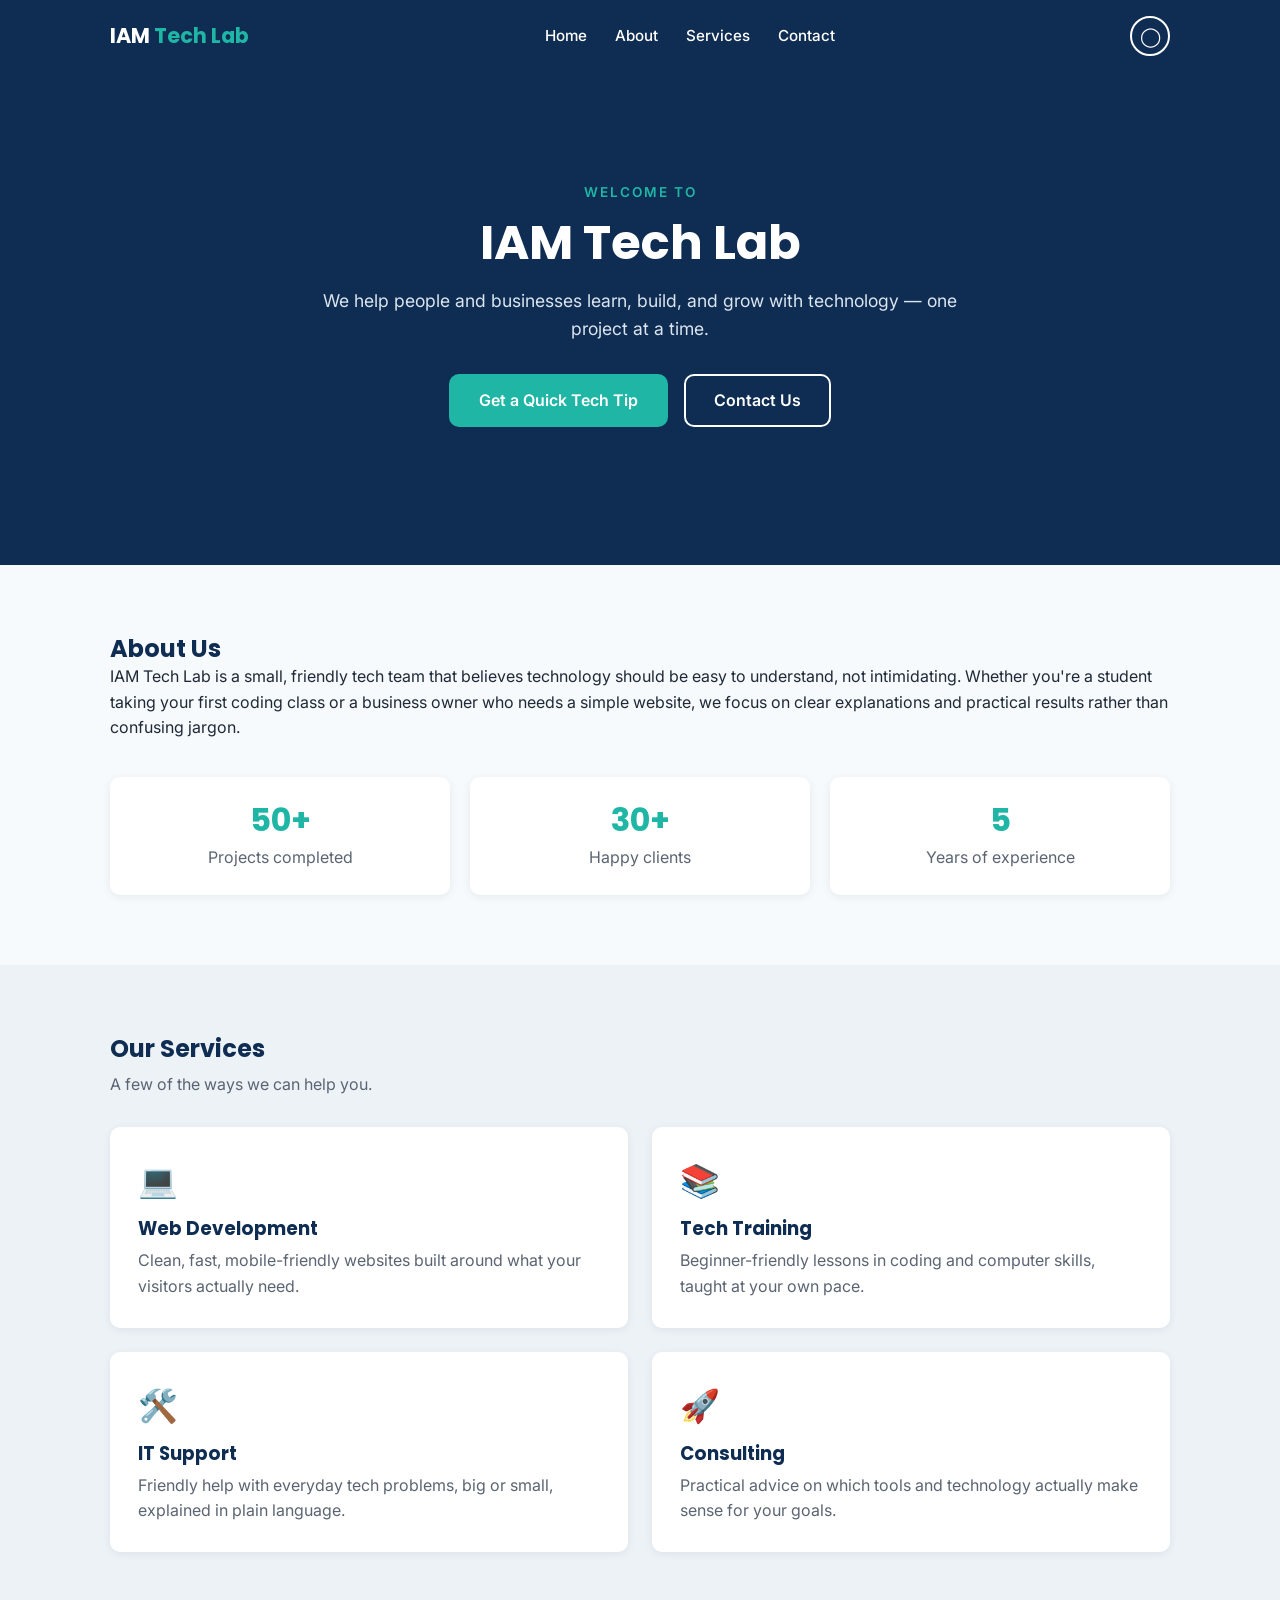
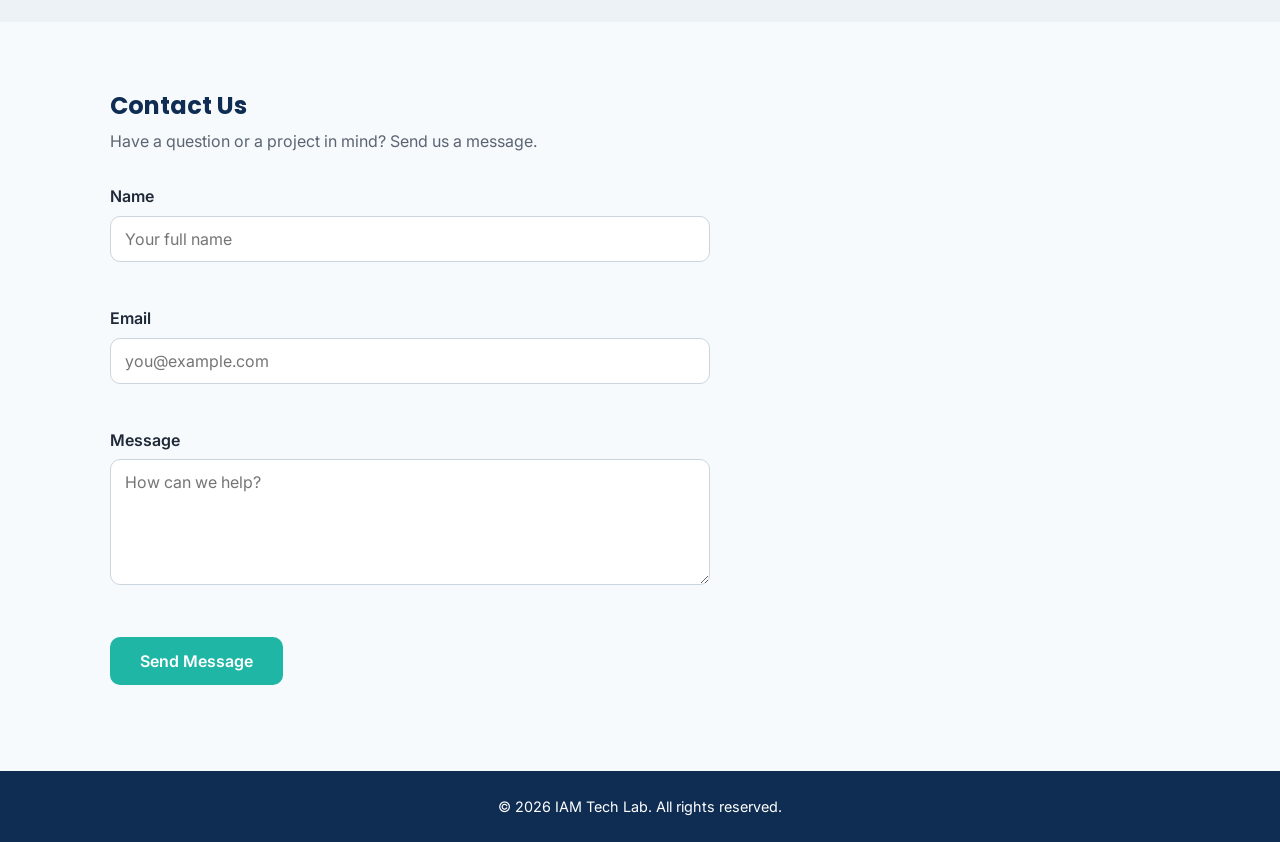
==== index.html @ 07a8a9bb "Initial commit: Add HTML, CSS, and JavaScript files for IAM Tech Lab website" ====
<!DOCTYPE html>
<html lang="en">
<head>
  <meta charset="UTF-8" />
  <meta name="viewport" content="width=device-width, initial-scale=1.0" />
  <title>IAM Tech Lab</title>

  <!-- Google Fonts: a friendly heading font (Poppins) + an easy-to-read body font (Inter) -->
  <link rel="preconnect" href="https://fonts.googleapis.com" />
  <link
    href="https://fonts.googleapis.com/css2?family=Inter:wght@400;500;600&family=Poppins:wght@600;700&display=swap"
    rel="stylesheet"
  />

  <!-- Our own stylesheet -->
  <link rel="stylesheet" href="style.css" />
</head>
<body>

  <!-- ======================================================
       HEADER / NAVIGATION
       A simple top bar with the logo and links to each section.
  ======================================================= -->
  <header class="site-header">
    <div class="container nav-wrapper">
      <a href="#hero" class="logo">IAM <span>Tech Lab</span></a>

      <!-- Hamburger menu button for mobile -->
      <button id="mobileMenuToggle" class="mobile-menu-toggle" aria-label="Toggle mobile menu" aria-expanded="false">
        <span class="hamburger"></span>
      </button>

      <!-- Simple navigation menu -->
      <nav class="main-nav" id="mobileMenu">
        <ul>
          <li><a href="#hero">Home</a></li>
          <li><a href="#about">About</a></li>
          <li><a href="#services">Services</a></li>
          <li><a href="#contact">Contact</a></li>
        </ul>
      </nav>

      <!-- Theme toggle button -->
      <button id="themeToggle" class="theme-toggle" aria-label="Toggle dark mode" title="Toggle dark mode">
        <span class="theme-icon">◯</span>
      </button>
    </div>
  </header>

  <!-- ======================================================
       HERO / HOMEPAGE SECTION
       The big welcome area people see first.
  ======================================================= -->
  <section id="hero" class="hero">
    <div class="container hero-content">
      <p class="eyebrow">Welcome to</p>
      <h1>IAM Tech Lab</h1>
      <p class="hero-text">
        We help people and businesses learn, build, and grow with
        technology — one project at a time.
      </p>

      <div class="hero-buttons">
        <!-- This button is wired up in script.js to change the message below -->
        <button id="tipButton" class="btn btn-primary" aria-label="Get a random tech tip">Get a Quick Tech Tip</button>
        <a href="#contact" class="btn btn-secondary">Contact Us</a>
      </div>

      <!-- This paragraph starts empty and is filled in by JavaScript -->
      <!-- aria-live="polite" announces when the tip updates for screen readers -->
      <p id="tipMessage" class="tip-message" role="status" aria-live="polite" aria-label="Tech tip message"></p>
    </div>
  </section>

  <!-- ======================================================
       ABOUT SECTION
  ======================================================= -->
  <section id="about" class="section">
    <div class="container">
      <h2>About Us</h2>
      <p>
        IAM Tech Lab is a small, friendly tech team that believes technology
        should be easy to understand, not intimidating. Whether you're a
        student taking your first coding class or a business owner who needs
        a simple website, we focus on clear explanations and practical
        results rather than confusing jargon.
      </p>

      <!-- A few simple highlight boxes -->
      <div class="about-grid">
        <div class="about-card">
          <h3>50+</h3>
          <p>Projects completed</p>
        </div>
        <div class="about-card">
          <h3>30+</h3>
          <p>Happy clients</p>
        </div>
        <div class="about-card">
          <h3>5</h3>
          <p>Years of experience</p>
        </div>
      </div>
    </div>
  </section>

  <!-- ======================================================
       SERVICES SECTION
  ======================================================= -->
  <section id="services" class="section alt-bg">
    <div class="container">
      <h2>Our Services</h2>
      <p class="section-subtitle">A few of the ways we can help you.</p>

      <div class="services-grid">
        <div class="service-card">
          <div class="service-icon">💻</div>
          <h3>Web Development</h3>
          <p>Clean, fast, mobile-friendly websites built around what your visitors actually need.</p>
        </div>

        <div class="service-card">
          <div class="service-icon">📚</div>
          <h3>Tech Training</h3>
          <p>Beginner-friendly lessons in coding and computer skills, taught at your own pace.</p>
        </div>

        <div class="service-card">
          <div class="service-icon">🛠️</div>
          <h3>IT Support</h3>
          <p>Friendly help with everyday tech problems, big or small, explained in plain language.</p>
        </div>

        <div class="service-card">
          <div class="service-icon">🚀</div>
          <h3>Consulting</h3>
          <p>Practical advice on which tools and technology actually make sense for your goals.</p>
        </div>
      </div>
    </div>
  </section>

  <!-- ======================================================
       CONTACT SECTION
  ======================================================= -->
  <section id="contact" class="section">
    <div class="container">
      <h2>Contact Us</h2>
      <p class="section-subtitle">Have a question or a project in mind? Send us a message.</p>

      <!-- novalidate turns off the browser's built-in validation
           so our own JavaScript validation in script.js can run instead -->
      <form id="contactForm" novalidate aria-label="Contact form">

        <div class="form-group">
          <label for="name">Name</label>
          <input type="text" id="name" name="name" placeholder="Your full name" aria-describedby="nameError" required />
          <span class="error-message" id="nameError" role="alert"></span>
        </div>

        <div class="form-group">
          <label for="email">Email</label>
          <input type="text" id="email" name="email" placeholder="you@example.com" aria-describedby="emailError" required />
          <span class="error-message" id="emailError" role="alert"></span>
        </div>

        <div class="form-group">
          <label for="message">Message</label>
          <textarea id="message" name="message" rows="5" placeholder="How can we help?" aria-describedby="messageError" required></textarea>
          <span class="error-message" id="messageError" role="alert"></span>
        </div>

        <button type="submit" class="btn btn-primary">Send Message</button>

        <!-- This shows a success message after the form passes validation -->
        <p id="formSuccess" class="form-success" role="status" aria-live="polite"></p>
      </form>
    </div>
  </section>

  <!-- ======================================================
       FOOTER
  ======================================================= -->
  <footer class="site-footer">
    <div class="container">
      <p>&copy; 2026 IAM Tech Lab. All rights reserved.</p>
    </div>
  </footer>

  <!-- Our JavaScript file, loaded at the end so the page loads first -->
  <script src="script.js"></script>
</body>
</html>
---- style.css ----
/* =========================================================
   IAM TECH LAB — STYLESHEET
   This file is organized top to bottom in the same order
   as the sections appear in index.html.
========================================================= */

/* ---------- 1. Variables & Animations ----------
   Keeping colors and fonts as variables means we can change
   the whole site's look by editing values in one place. */
:root {
  /* Light mode (default) */
  --color-bg: #f7fafc;
  --color-bg-alt: #edf2f7;
  --color-primary: #0f2d52;
  --color-accent: #1fb6a6;
  --color-accent-dark: #16927f;
  --color-text: #1f2937;
  --color-text-light: #5b6472;
  --color-white: #ffffff;
  --color-error: #d92d20;

  --font-heading: "Poppins", sans-serif;
  --font-body: "Inter", sans-serif;

  --max-width: 1100px;
  --radius: 10px;
}

/* Dark mode colors */
[data-theme="dark"] {
  --color-bg: #0f1419;
  --color-bg-alt: #1a1f2e;
  --color-primary: #e8f4f8;
  --color-accent: #2dd9c1;
  --color-accent-dark: #1fb6a6;
  --color-text: #e5e7eb;
  --color-text-light: #a0aec0;
  --color-white: #1f2937;
  --color-error: #ff6b6b;
}

/* Smooth color transitions */
html {
  transition: background-color 0.3s ease, color 0.3s ease;
}

/* Fade-in animation for dynamic content like tips */
@keyframes fadeIn {
  from {
    opacity: 0;
    transform: translateY(-8px);
  }
  to {
    opacity: 1;
    transform: translateY(0);
  }
}

/* ---------- 2. Reset & base styles ---------- */
* {
  margin: 0;
  padding: 0;
  box-sizing: border-box; /* makes width/height calculations easier */
}

html {
  scroll-behavior: smooth; /* smooth scrolling when clicking nav links */
}

body {
  font-family: var(--font-body);
  color: var(--color-text);
  background-color: var(--color-bg);
  line-height: 1.6;
}

h1, h2, h3 {
  font-family: var(--font-heading);
  color: var(--color-primary);
  line-height: 1.2;
}

a {
  text-decoration: none;
  color: inherit;
}

ul {
  list-style: none;
}

img {
  max-width: 100%;
  display: block;
}

/* A reusable centered container so every section lines up nicely */
.container {
  max-width: var(--max-width);
  margin: 0 auto;
  padding: 0 20px;
}

/* Shared spacing for every main section */
.section {
  padding: 70px 0;
}

.alt-bg {
  background-color: var(--color-bg-alt);
}

.section-subtitle {
  color: var(--color-text-light);
  margin-top: 8px;
  margin-bottom: 30px;
}

/* ---------- 3. Buttons ----------
   One shared base style, then small variations for color. */
.btn {
  display: inline-block;
  padding: 12px 28px;
  border-radius: var(--radius);
  font-family: var(--font-body);
  font-weight: 600;
  font-size: 1rem;
  border: 2px solid transparent;
  cursor: pointer;
  transition: all 0.2s ease;
}

.btn:hover {
  transform: translateY(-2px);
}

.btn:focus-visible {
  outline: 3px solid var(--color-accent);
  outline-offset: 2px;
}

.btn-primary {
  background-color: var(--color-accent);
  color: var(--color-white);
}

.btn-primary:hover {
  background-color: var(--color-accent-dark);
}

.btn-secondary {
  background-color: transparent;
  border-color: var(--color-white);
  color: var(--color-white);
}

[data-theme="dark"] .btn-secondary {
  border-color: #a0aec0;
  color: #a0aec0;
}

.btn-secondary:hover {
  background-color: rgba(255, 255, 255, 0.15);
}

[data-theme="dark"] .btn-secondary:hover {
  background-color: rgba(160, 174, 192, 0.15);
}

/* ---------- 4. Header / Navigation ---------- */
.site-header {
  background-color: var(--color-primary);
  position: sticky;
  top: 0;
  z-index: 100;
  transition: background-color 0.3s ease;
}

[data-theme="dark"] .site-header {
  background-color: #1a1f2e;
}

.nav-wrapper {
  display: flex;
  align-items: center;
  justify-content: space-between;
  padding-top: 16px;
  padding-bottom: 16px;
  gap: 12px;
}

/* Hamburger menu button - hidden on desktop */
.mobile-menu-toggle {
  display: none;
  background: none;
  border: none;
  cursor: pointer;
  padding: 8px;
  width: 44px;
  height: 44px;
  flex-direction: column;
  justify-content: center;
  align-items: center;
  gap: 0;
  transition: all 0.3s ease;
  border-radius: 4px;
}

.mobile-menu-toggle:hover {
  background-color: rgba(255, 255, 255, 0.08);
}

[data-theme="dark"] .mobile-menu-toggle:hover {
  background-color: rgba(160, 174, 192, 0.08);
}

.mobile-menu-toggle:focus-visible {
  outline: 2px solid var(--color-accent);
  outline-offset: 2px;
}

.hamburger {
  width: 22px;
  height: 2px;
  background-color: var(--color-white);
  border-radius: 1px;
  transition: all 0.3s cubic-bezier(0.4, 0, 0.2, 1);
  display: block;
  position: relative;
}

[data-theme="dark"] .hamburger {
  background-color: #a0aec0;
}

.hamburger::before,
.hamburger::after {
  content: '';
  position: absolute;
  width: 22px;
  height: 2px;
  background-color: var(--color-white);
  border-radius: 1px;
  transition: all 0.3s cubic-bezier(0.4, 0, 0.2, 1);
  left: 0;
}

[data-theme="dark"] .hamburger::before,
[data-theme="dark"] .hamburger::after {
  background-color: #a0aec0;
}

.hamburger::before {
  top: -7px;
}

.hamburger::after {
  bottom: -7px;
}

/* Hamburger animation when menu is open */
.mobile-menu-toggle.active .hamburger {
  background-color: transparent;
}

.mobile-menu-toggle.active .hamburger::before {
  top: 0;
  transform: rotate(45deg);
}

.mobile-menu-toggle.active .hamburger::after {
  bottom: 0;
  transform: rotate(-45deg);
}

.logo {
  font-family: var(--font-heading);
  font-size: 1.3rem;
  font-weight: 700;
  color: var(--color-white);
  flex-shrink: 0;
}

[data-theme="dark"] .logo {
  color: #e5e7eb;
}

.logo span {
  color: var(--color-accent);
}

.main-nav {
  display: flex;
}

.main-nav ul {
  display: flex;
  gap: 28px;
}

.main-nav a {
  color: var(--color-white);
  font-weight: 500;
  font-size: 0.95rem;
  transition: color 0.2s ease;
  position: relative;
}

[data-theme="dark"] .main-nav a {
  color: #a0aec0;
}

.main-nav a:hover {
  color: var(--color-accent);
}

.main-nav a:focus-visible {
  outline: 2px solid var(--color-accent);
  outline-offset: 4px;
}

/* Theme toggle button */
.theme-toggle {
  background: none;
  border: 2px solid var(--color-white);
  color: var(--color-white);
  width: 40px;
  height: 40px;
  border-radius: 50%;
  cursor: pointer;
  display: flex;
  align-items: center;
  justify-content: center;
  font-size: 1.2rem;
  transition: all 0.3s ease;
  flex-shrink: 0;
}

[data-theme="dark"] .theme-toggle {
  border-color: #a0aec0;
  color: #a0aec0;
}

.theme-toggle:hover {
  background-color: rgba(255, 255, 255, 0.1);
  transform: scale(1.1);
}

[data-theme="dark"] .theme-toggle:hover {
  background-color: rgba(160, 174, 192, 0.1);
}

.theme-toggle:focus-visible {
  outline: 2px solid var(--color-accent);
  outline-offset: 2px;
}

.theme-icon {
  display: inline-block;
  transition: transform 0.3s ease;
}

/* ---------- 5. Hero / Homepage Section ---------- */
.hero {
  background: linear-gradient(135deg, var(--color-primary), var(--color-primary));
  color: var(--color-white);
  padding: 110px 0 90px;
  text-align: center;
}

[data-theme="dark"] .hero {
  background: linear-gradient(135deg, #1a2f4d, #0f1f3d);
}

.hero-content {
  max-width: 700px;
}

.eyebrow {
  text-transform: uppercase;
  letter-spacing: 2px;
  font-size: 0.85rem;
  color: var(--color-accent);
  font-weight: 600;
  margin-bottom: 10px;
}

.hero h1 {
  color: var(--color-white);
  font-size: 3rem;
  margin-bottom: 16px;
}

[data-theme="dark"] .hero h1 {
  color: var(--color-accent);
}

.hero-text {
  font-size: 1.1rem;
  color: #dbe5f0;
  margin-bottom: 30px;
}

[data-theme="dark"] .hero-text {
  color: #a0aec0;
}

.hero-buttons {
  display: flex;
  gap: 16px;
  justify-content: center;
  flex-wrap: wrap;
}

/* The message that appears/changes when the "Get a Quick Tech Tip" button is clicked */
.tip-message {
  margin-top: 24px;
  min-height: 24px; /* keeps layout stable even before the message appears */
  font-weight: 500;
  color: var(--color-accent);
  opacity: 0;
  transform: translateY(-8px);
}

.tip-message.fade-in {
  animation: fadeIn 0.4s ease-out forwards;
}

/* ---------- 6. About Section ---------- */
.about-grid {
  display: grid;
  grid-template-columns: repeat(3, 1fr);
  gap: 20px;
  margin-top: 36px;
}

.about-card {
  background-color: var(--color-white);
  border-radius: var(--radius);
  padding: 24px;
  text-align: center;
  box-shadow: 0 2px 8px rgba(15, 45, 82, 0.08);
  transition: all 0.3s ease;
}

[data-theme="dark"] .about-card {
  background-color: #1a1f2e;
  box-shadow: 0 2px 8px rgba(0, 0, 0, 0.3);
}

.about-card:hover {
  transform: translateY(-4px);
  box-shadow: 0 8px 16px rgba(15, 45, 82, 0.15);
}

[data-theme="dark"] .about-card:hover {
  box-shadow: 0 8px 16px rgba(0, 0, 0, 0.4);
}

.about-card h3 {
  font-size: 2rem;
  color: var(--color-accent);
}

.about-card p {
  color: var(--color-text-light);
  margin-top: 6px;
}

/* ---------- 7. Services Section ---------- */
.services-grid {
  display: grid;
  grid-template-columns: repeat(2, 1fr);
  gap: 24px;
}

.service-card {
  background-color: var(--color-white);
  border-radius: var(--radius);
  padding: 28px;
  box-shadow: 0 2px 8px rgba(15, 45, 82, 0.08);
  transition: all 0.3s ease;
}

[data-theme="dark"] .service-card {
  background-color: #1a1f2e;
  box-shadow: 0 2px 8px rgba(0, 0, 0, 0.3);
}

.service-card:hover {
  transform: translateY(-4px);
  box-shadow: 0 8px 16px rgba(15, 45, 82, 0.15);
}

[data-theme="dark"] .service-card:hover {
  box-shadow: 0 8px 16px rgba(0, 0, 0, 0.4);
}

.service-icon {
  font-size: 2rem;
  margin-bottom: 12px;
}

.service-card h3 {
  margin-bottom: 8px;
  font-size: 1.15rem;
}

.service-card p {
  color: var(--color-text-light);
}

/* ---------- 8. Contact Section ---------- */
#contactForm {
  max-width: 600px;
}

.form-group {
  margin-bottom: 20px;
}

.form-group label {
  display: block;
  font-weight: 600;
  margin-bottom: 6px;
}

.form-group input,
.form-group textarea {
  width: 100%;
  padding: 12px 14px;
  border: 1px solid #cbd5e0;
  border-radius: var(--radius);
  font-family: var(--font-body);
  font-size: 1rem;
  background-color: var(--color-white);
  color: var(--color-text);
  transition: all 0.2s ease;
}

[data-theme="dark"] .form-group input,
[data-theme="dark"] .form-group textarea {
  background-color: #2a2f3f;
  border-color: #404859;
}

.form-group input:focus,
.form-group textarea:focus {
  outline: none;
  border-color: var(--color-accent);
  box-shadow: 0 0 0 3px rgba(31, 182, 166, 0.1);
}

/* Style for inputs with validation errors */
.form-group input.input-error,
.form-group textarea.input-error {
  border-color: var(--color-error);
  background-color: rgba(217, 45, 32, 0.03);
}

.form-group input.input-error:focus,
.form-group textarea.input-error:focus {
  box-shadow: 0 0 0 3px rgba(217, 45, 32, 0.1);
}

/* Error text shown under each field when validation fails */
.error-message {
  display: block;
  color: var(--color-error);
  font-size: 0.85rem;
  margin-top: 6px;
  min-height: 18px; /* keeps spacing steady whether or not there's an error */
}

.form-success {
  margin-top: 16px;
  color: var(--color-accent-dark);
  font-weight: 600;
}

/* ---------- 9. Footer ---------- */
.site-footer {
  background-color: var(--color-primary);
  color: var(--color-white);
  text-align: center;
  padding: 24px 0;
  font-size: 0.9rem;
}

[data-theme="dark"] .site-footer {
  background-color: #1a1f2e;
  color: #a0aec0;
}

/* =========================================================
   10. RESPONSIVE / MOBILE-FRIENDLY STYLES
   Anything below this changes the layout on smaller screens.
========================================================= */
@media (max-width: 768px) {
  .nav-wrapper {
    display: flex;
    align-items: center;
    justify-content: flex-start;
    gap: 8px;
    position: relative;
  }

  .logo {
    font-size: 1.1rem;
    flex-grow: 1;
    flex-shrink: 0;
  }

  /* Show hamburger menu on mobile */
  .mobile-menu-toggle {
    display: flex;
    order: 3;
  }

  /* Theme toggle positioned before hamburger */
  .theme-toggle {
    order: 2;
    width: 40px;
    height: 40px;
    font-size: 1.1rem;
    border-width: 1.5px;
  }

  /* Hide regular nav on mobile, show as dropdown */
  .main-nav {
    position: absolute;
    top: 100%;
    left: 0;
    right: 0;
    background-color: var(--color-primary);
    border-top: 1px solid rgba(255, 255, 255, 0.1);
    max-height: 0;
    overflow: hidden;
    transition: max-height 0.3s ease;
  }

  [data-theme="dark"] .main-nav {
    background-color: #1a1f2e;
    border-top-color: rgba(255, 255, 255, 0.05);
  }

  /* Show mobile menu when active */
  .main-nav.active {
    max-height: 300px;
  }

  .main-nav ul {
    flex-direction: column;
    gap: 0;
    padding: 16px 0;
  }

  .main-nav li {
    border-bottom: 1px solid rgba(255, 255, 255, 0.1);
  }

  [data-theme="dark"] .main-nav li {
    border-bottom-color: rgba(255, 255, 255, 0.05);
  }

  .main-nav li:last-child {
    border-bottom: none;
  }

  .main-nav a {
    display: block;
    padding: 12px 20px;
    font-size: 1rem;
  }

  .main-nav a:hover {
    background-color: rgba(31, 182, 166, 0.1);
  }

  [data-theme="dark"] .main-nav a:hover {
    background-color: rgba(45, 217, 193, 0.1);
  }

  .hero h1 {
    font-size: 2.2rem;
  }

  .hero-buttons {
    flex-direction: column;
    align-items: center;
  }

  .about-grid {
    grid-template-columns: 1fr; /* stack the three boxes on mobile */
  }

  .services-grid {
    grid-template-columns: 1fr; /* stack service cards on mobile */
  }

  .section {
    padding: 50px 0;
  }
}

@media (max-width: 480px) {
  .logo {
    font-size: 1.1rem;
  }

  .logo span {
    display: block;
  }

  .hero {
    padding: 70px 0 50px;
  }

  .hero h1 {
    font-size: 1.8rem;
  }

  .hero-text {
    font-size: 1rem;
  }

  .hero-buttons {
    flex-direction: column;
    gap: 12px;
  }

  .btn {
    width: 100%;
    padding: 14px 20px;
  }

  .section {
    padding: 40px 0;
  }

  #contactForm {
    margin: 0 auto;
  }
}
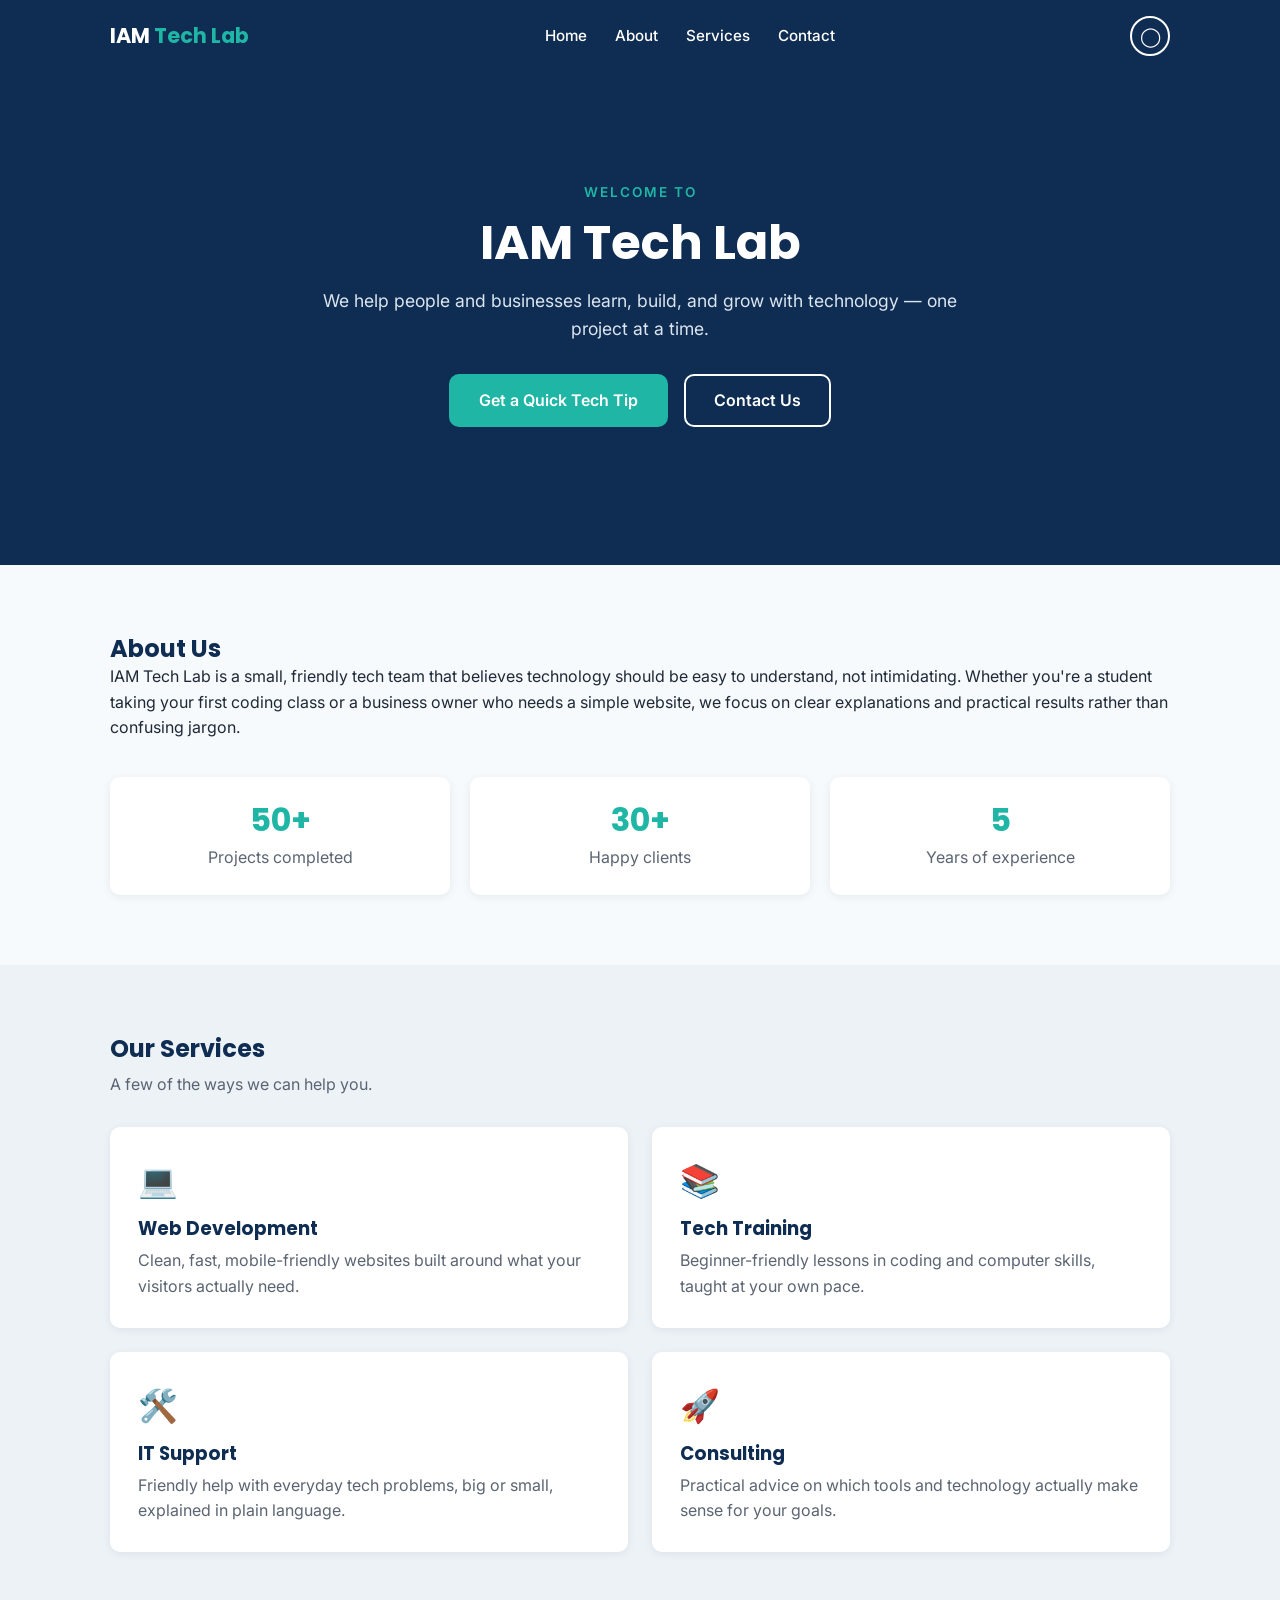
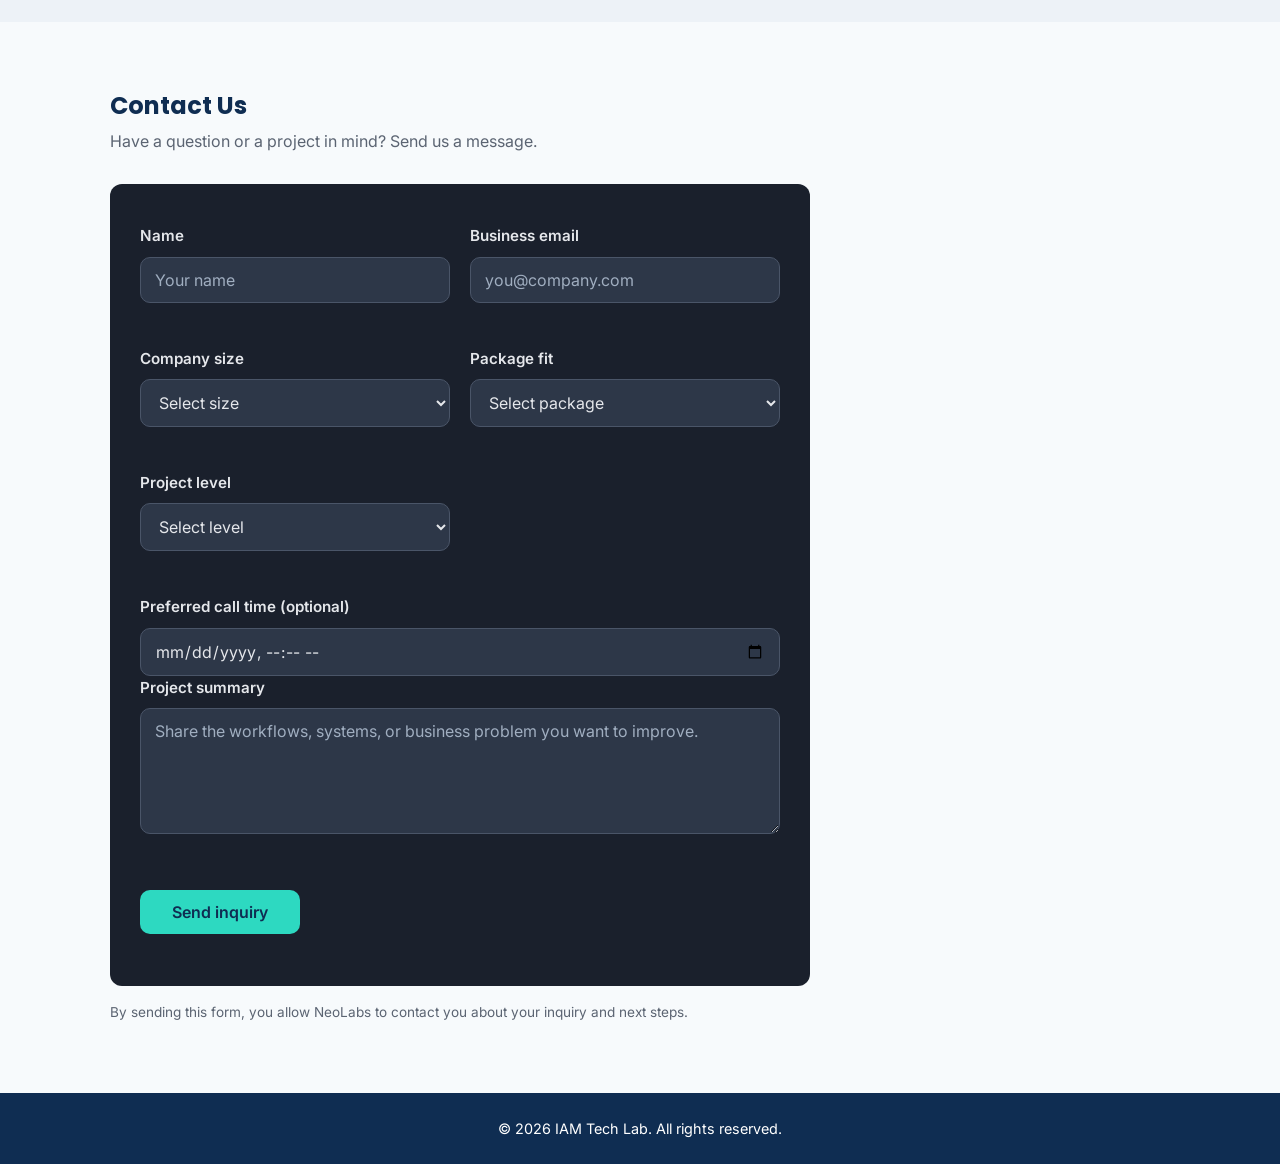
==== commit e6fdc1b9: "store entries to a google sheet file in iamtech shared drive (create new folder for iamtech.ph under" ====
--- a/index.html
+++ b/index.html
@@ -150,31 +150,77 @@
 
       <!-- novalidate turns off the browser's built-in validation
            so our own JavaScript validation in script.js can run instead -->
-      <form id="contactForm" novalidate aria-label="Contact form">
+      <form id="contactForm" novalidate aria-label="Contact form" class="contact-form-dark">
+
+        <div class="form-row">
+          <div class="form-group">
+            <label for="name">Name</label>
+            <input type="text" id="name" name="name" placeholder="Your name" aria-describedby="nameError" required />
+            <span class="error-message" id="nameError" role="alert"></span>
+          </div>
+
+          <div class="form-group">
+            <label for="businessEmail">Business email</label>
+            <input type="email" id="businessEmail" name="businessEmail" placeholder="you@company.com" aria-describedby="emailError" required />
+            <span class="error-message" id="emailError" role="alert"></span>
+          </div>
+        </div>
+
+        <div class="form-row">
+          <div class="form-group">
+            <label for="companySize">Company size</label>
+            <select id="companySize" name="companySize" aria-describedby="companySizeError" required>
+              <option value="">Select size</option>
+              <option value="1-10">1-10 employees</option>
+              <option value="11-50">11-50 employees</option>
+              <option value="51-200">51-200 employees</option>
+              <option value="200+">200+ employees</option>
+            </select>
+            <span class="error-message" id="companySizeError" role="alert"></span>
+          </div>
+
+          <div class="form-group">
+            <label for="packageFit">Package fit</label>
+            <select id="packageFit" name="packageFit" aria-describedby="packageError" required>
+              <option value="">Select package</option>
+              <option value="starter">Starter</option>
+              <option value="pro">Pro</option>
+              <option value="enterprise">Enterprise</option>
+            </select>
+            <span class="error-message" id="packageError" role="alert"></span>
+          </div>
+
+          <div class="form-group">
+            <label for="projectLevel">Project level</label>
+            <select id="projectLevel" name="projectLevel" aria-describedby="levelError" required>
+              <option value="">Select level</option>
+              <option value="beginner">Beginner</option>
+              <option value="intermediate">Intermediate</option>
+              <option value="advanced">Advanced</option>
+            </select>
+            <span class="error-message" id="levelError" role="alert"></span>
+          </div>
+        </div>
 
         <div class="form-group">
-          <label for="name">Name</label>
-          <input type="text" id="name" name="name" placeholder="Your full name" aria-describedby="nameError" required />
-          <span class="error-message" id="nameError" role="alert"></span>
+          <label for="callTime">Preferred call time (optional)</label>
+          <input type="datetime-local" id="callTime" name="callTime" />
         </div>
 
         <div class="form-group">
-          <label for="email">Email</label>
-          <input type="text" id="email" name="email" placeholder="you@example.com" aria-describedby="emailError" required />
-          <span class="error-message" id="emailError" role="alert"></span>
-        </div>
-
-        <div class="form-group">
-          <label for="message">Message</label>
-          <textarea id="message" name="message" rows="5" placeholder="How can we help?" aria-describedby="messageError" required></textarea>
-          <span class="error-message" id="messageError" role="alert"></span>
-        </div>
-
-        <button type="submit" class="btn btn-primary">Send Message</button>
-
-        <!-- This shows a success message after the form passes validation -->
-        <p id="formSuccess" class="form-success" role="status" aria-live="polite"></p>
+          <label for="summary">Project summary</label>
+          <textarea id="summary" name="summary" rows="5" placeholder="Share the workflows, systems, or business problem you want to improve." aria-describedby="summaryError" required></textarea>
+          <span class="error-message" id="summaryError" role="alert"></span>
+        </div>
+
+        <div class="form-footer">
+          <button type="submit" class="btn btn-inquiry">Send inquiry</button>
+          <!-- This shows a success message after the form passes validation -->
+          <p id="formSuccess" class="form-success" role="status" aria-live="polite"></p>
+        </div>
       </form>
+
+      <p class="form-disclaimer">By sending this form, you allow NeoLabs to contact you about your inquiry and next steps.</p>
     </div>
   </section>
 
--- a/style.css
+++ b/style.css
@@ -512,21 +512,53 @@
 
 /* ---------- 8. Contact Section ---------- */
 #contactForm {
-  max-width: 600px;
+  max-width: 700px;
+  background-color: #1a202c;
+  color: #e5e7eb;
+  padding: 40px 30px;
+  border-radius: 12px;
+}
+
+[data-theme="dark"] #contactForm {
+  background-color: #1a202c;
+  color: #e5e7eb;
+}
+
+.contact-form-dark {
+  background-color: #1a202c;
+  color: #e5e7eb;
+}
+
+.contact-form-dark .form-group label {
+  color: #e5e7eb;
+}
+
+.form-row {
+  display: grid;
+  grid-template-columns: repeat(auto-fit, minmax(240px, 1fr));
+  gap: 20px;
+  margin-bottom: 20px;
 }
 
 .form-group {
-  margin-bottom: 20px;
+  margin-bottom: 0;
 }
 
 .form-group label {
   display: block;
   font-weight: 600;
-  margin-bottom: 6px;
+  margin-bottom: 8px;
+  font-size: 0.95rem;
+  color: var(--color-text);
+}
+
+.contact-form-dark .form-group label {
+  color: #e5e7eb;
 }
 
 .form-group input,
-.form-group textarea {
+.form-group textarea,
+.form-group select {
   width: 100%;
   padding: 12px 14px;
   border: 1px solid #cbd5e0;
@@ -538,28 +570,65 @@
   transition: all 0.2s ease;
 }
 
+.contact-form-dark .form-group input,
+.contact-form-dark .form-group textarea,
+.contact-form-dark .form-group select {
+  background-color: #2d3748;
+  color: #e5e7eb;
+  border-color: #4a5568;
+}
+
+.contact-form-dark .form-group input::placeholder,
+.contact-form-dark .form-group textarea::placeholder {
+  color: #a0aec0;
+}
+
+.contact-form-dark .form-group select option {
+  background-color: #2d3748;
+  color: #e5e7eb;
+}
+
 [data-theme="dark"] .form-group input,
-[data-theme="dark"] .form-group textarea {
+[data-theme="dark"] .form-group textarea,
+[data-theme="dark"] .form-group select {
   background-color: #2a2f3f;
   border-color: #404859;
+  color: #e5e7eb;
 }
 
 .form-group input:focus,
-.form-group textarea:focus {
+.form-group textarea:focus,
+.form-group select:focus {
   outline: none;
   border-color: var(--color-accent);
   box-shadow: 0 0 0 3px rgba(31, 182, 166, 0.1);
 }
 
+.contact-form-dark .form-group input:focus,
+.contact-form-dark .form-group textarea:focus,
+.contact-form-dark .form-group select:focus {
+  border-color: #2dd9c1;
+  box-shadow: 0 0 0 3px rgba(45, 217, 193, 0.15);
+}
+
 /* Style for inputs with validation errors */
 .form-group input.input-error,
-.form-group textarea.input-error {
+.form-group textarea.input-error,
+.form-group select.input-error {
   border-color: var(--color-error);
   background-color: rgba(217, 45, 32, 0.03);
 }
 
+.contact-form-dark .form-group input.input-error,
+.contact-form-dark .form-group textarea.input-error,
+.contact-form-dark .form-group select.input-error {
+  border-color: #ff6b6b;
+  background-color: rgba(255, 107, 107, 0.1);
+}
+
 .form-group input.input-error:focus,
-.form-group textarea.input-error:focus {
+.form-group textarea.input-error:focus,
+.form-group select.input-error:focus {
   box-shadow: 0 0 0 3px rgba(217, 45, 32, 0.1);
 }
 
@@ -572,10 +641,56 @@
   min-height: 18px; /* keeps spacing steady whether or not there's an error */
 }
 
+.contact-form-dark .error-message {
+  color: #ff8080;
+}
+
+.form-footer {
+  margin-top: 24px;
+  display: flex;
+  flex-direction: column;
+  align-items: flex-start;
+  gap: 12px;
+}
+
+.btn-inquiry {
+  background-color: #2dd9c1;
+  color: #0f2d52;
+  border: none;
+  padding: 12px 32px;
+  border-radius: var(--radius);
+  font-weight: 600;
+  cursor: pointer;
+  transition: all 0.2s ease;
+  font-family: var(--font-body);
+  font-size: 1rem;
+}
+
+.btn-inquiry:hover {
+  background-color: #1fb6a6;
+  transform: translateY(-2px);
+}
+
+.btn-inquiry:active {
+  transform: translateY(0);
+}
+
 .form-success {
+  margin-top: 0;
+  color: #48bb78;
+  font-weight: 600;
+  font-size: 0.95rem;
+}
+
+.contact-form-dark .form-success {
+  color: #68d391;
+}
+
+.form-disclaimer {
   margin-top: 16px;
-  color: var(--color-accent-dark);
-  font-weight: 600;
+  font-size: 0.85rem;
+  color: var(--color-text-light);
+  max-width: 700px;
 }
 
 /* ---------- 9. Footer ---------- */
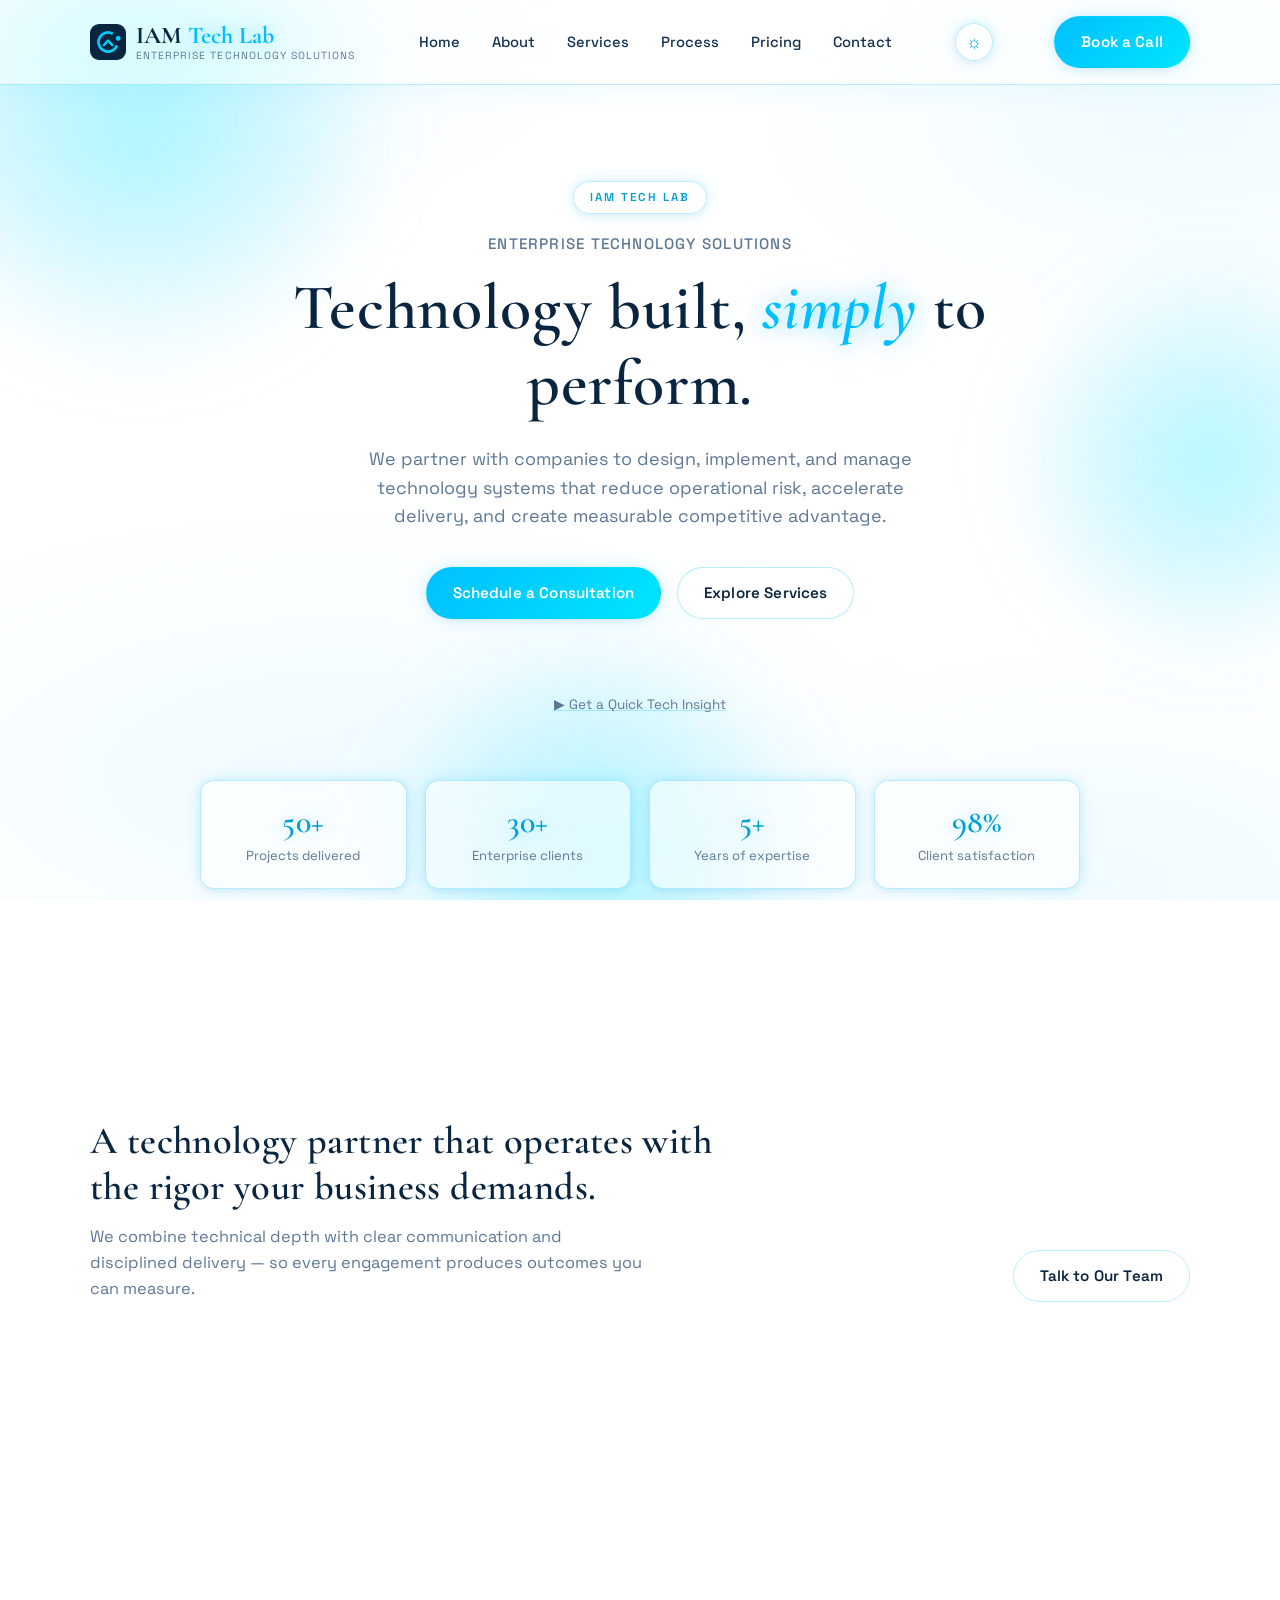
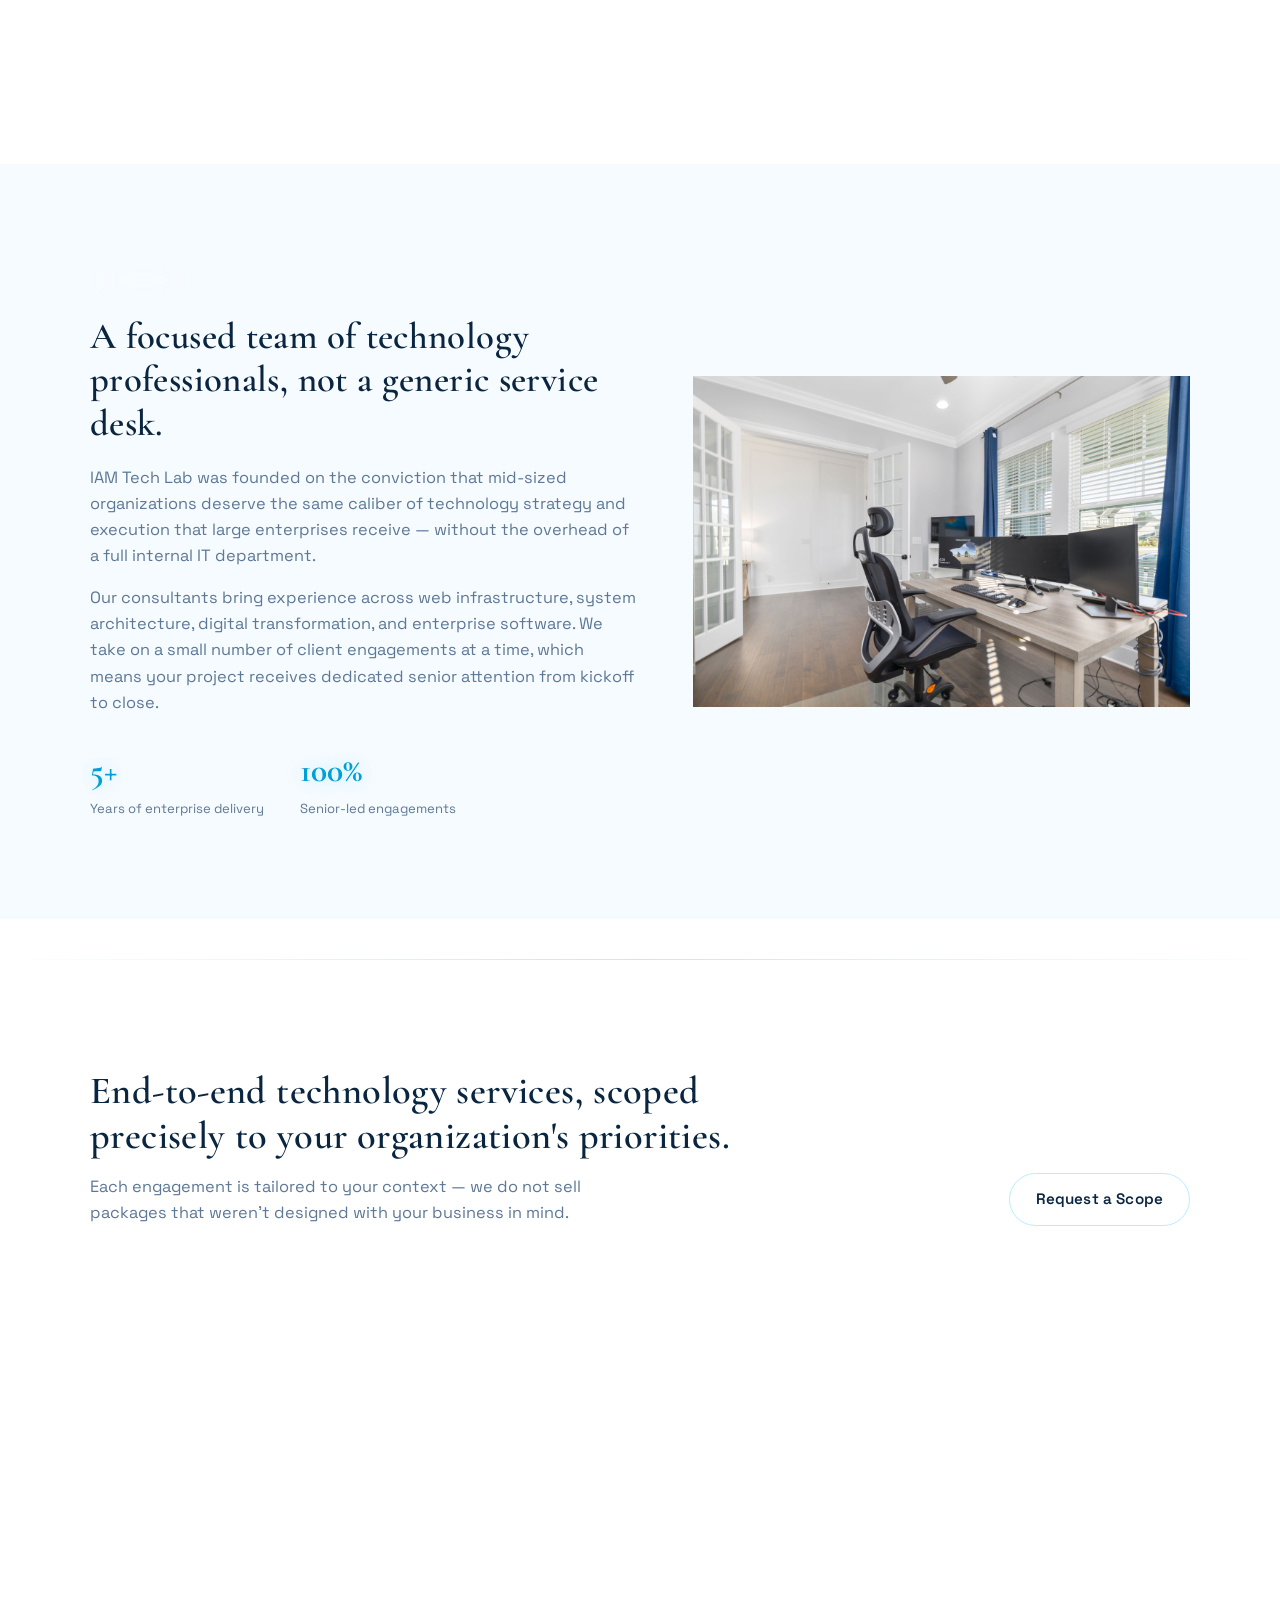
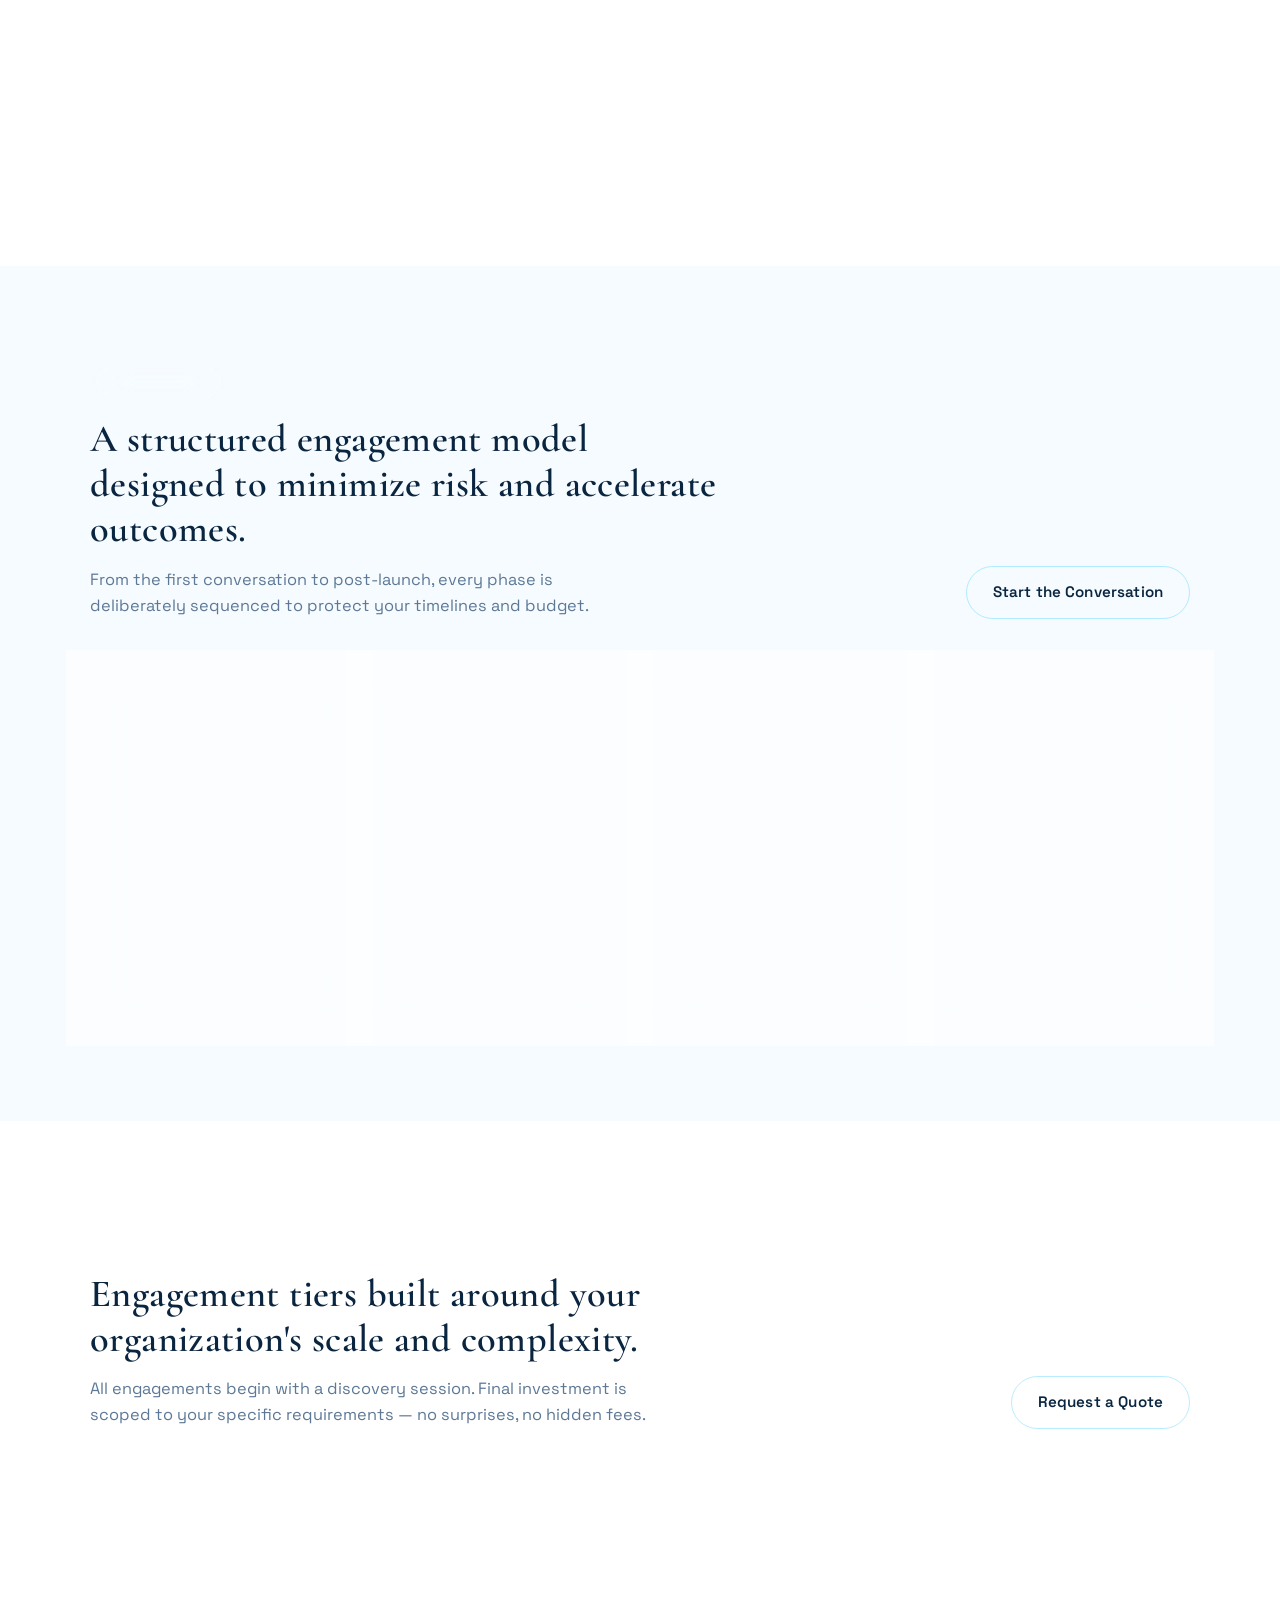
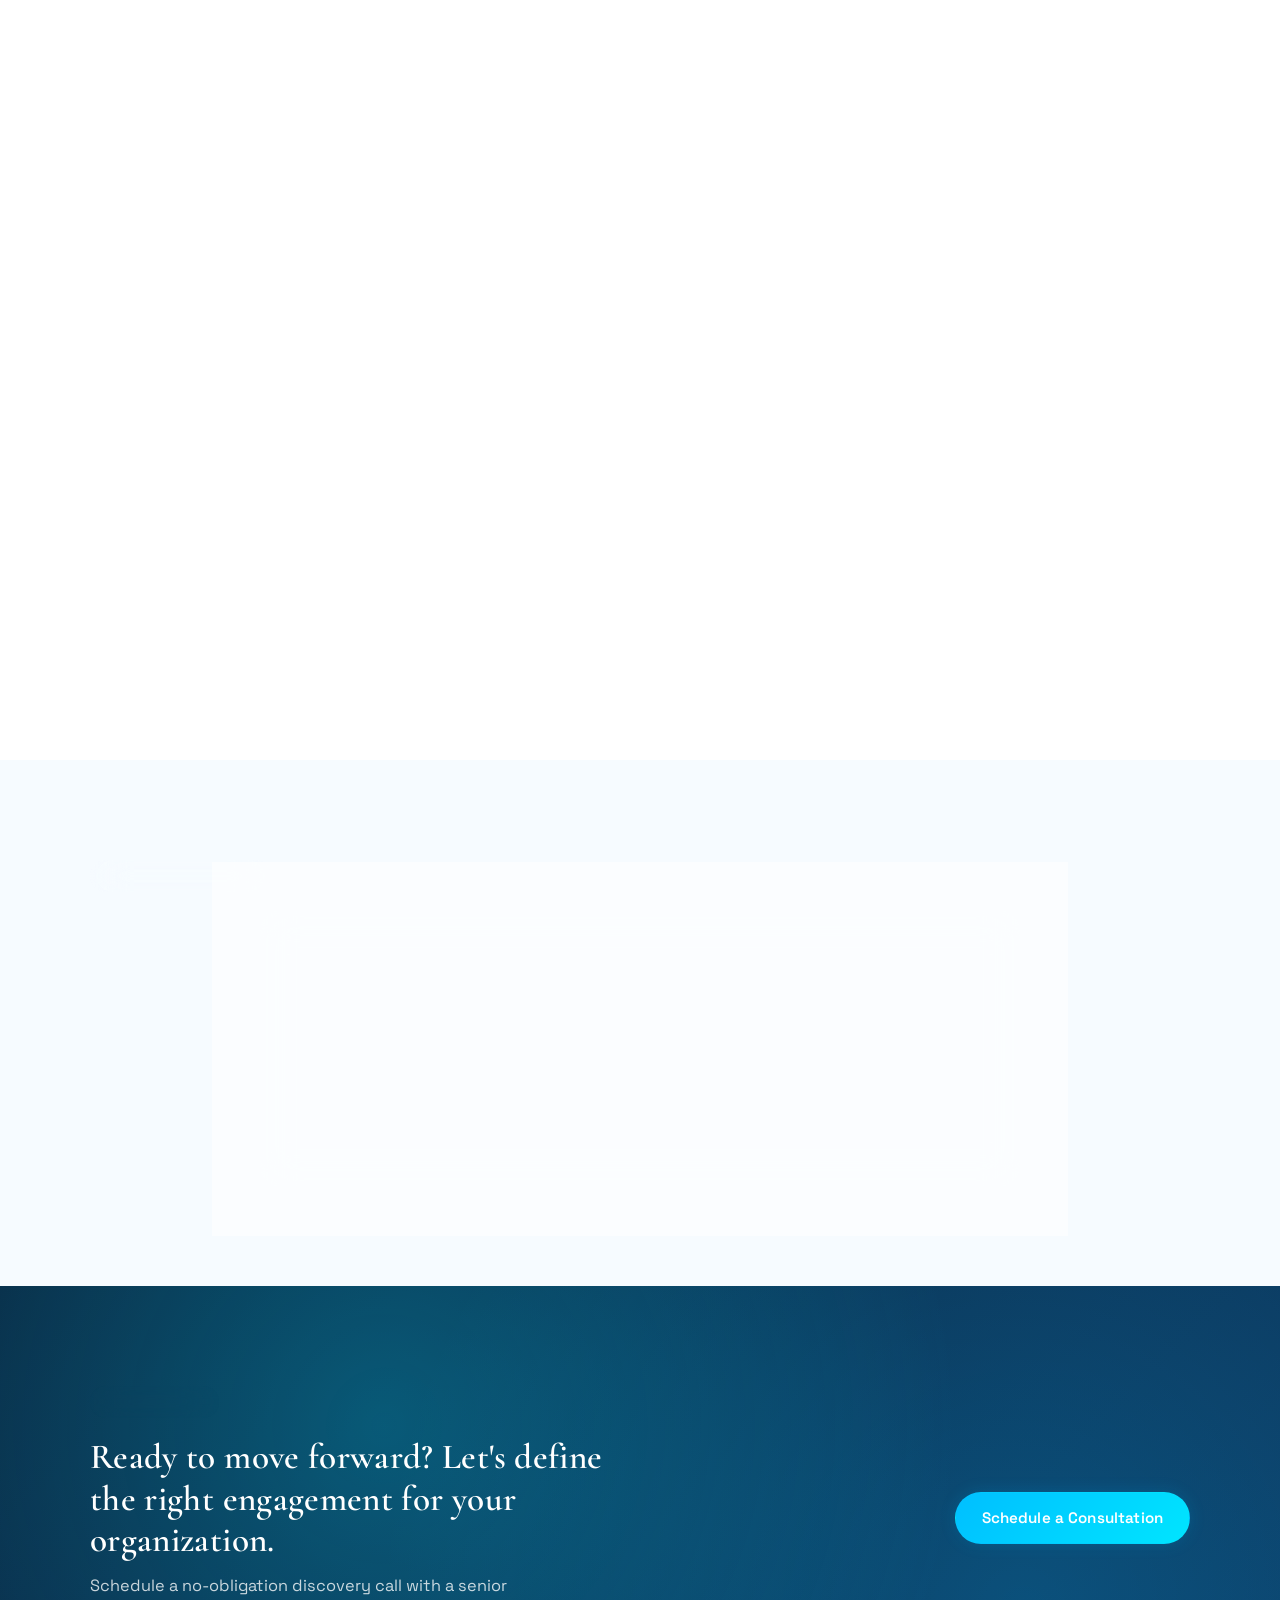
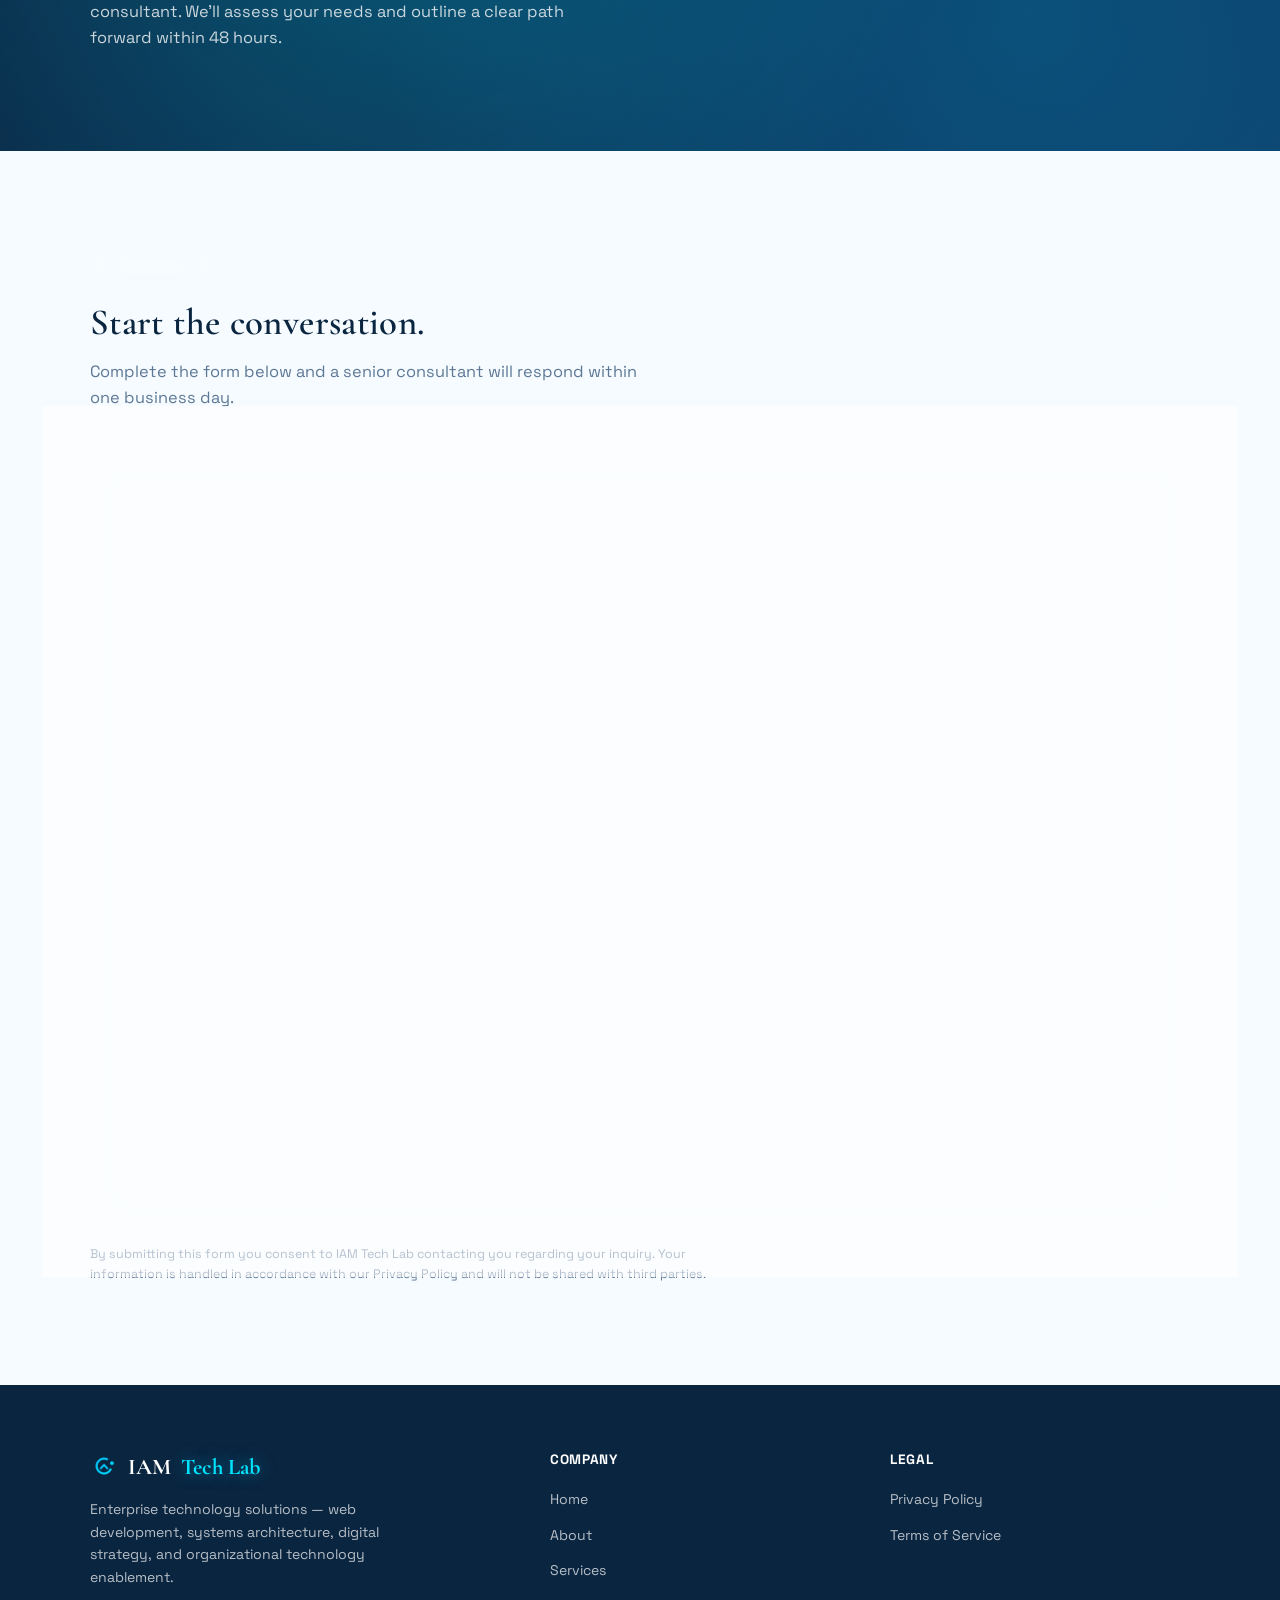
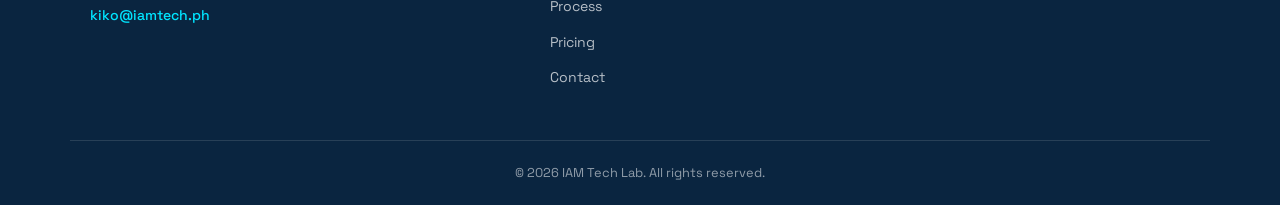
==== commit 98456c6d: "business inquiry emailing added and company logo" ====
--- a/index.html
+++ b/index.html
@@ -3,159 +3,475 @@
 <head>
   <meta charset="UTF-8" />
   <meta name="viewport" content="width=device-width, initial-scale=1.0" />
-  <title>IAM Tech Lab</title>
-
-  <!-- Google Fonts: a friendly heading font (Poppins) + an easy-to-read body font (Inter) -->
+  <title>IAM Tech Lab — Enterprise Technology Solutions</title>
+
+  <!-- Google Fonts: Cormorant Garamond (display, illuminated-manuscript feel)
+       + Space Grotesk (body/UI, geometric & technical) -->
   <link rel="preconnect" href="https://fonts.googleapis.com" />
+  <link rel="preconnect" href="https://fonts.gstatic.com" crossorigin />
   <link
-    href="https://fonts.googleapis.com/css2?family=Inter:wght@400;500;600&family=Poppins:wght@600;700&display=swap"
+    href="https://fonts.googleapis.com/css2?family=Cormorant+Garamond:wght@500;600;700&family=Space+Grotesk:wght@400;500;600;700&display=swap"
     rel="stylesheet"
   />
+
+  <!-- Favicon / app icons -->
+  <link rel="icon" type="image/png" href="photos/company_logo.png" />
+  <link rel="icon" type="image/png" sizes="32x32" href="photos/company_logo.png" />
+  <link rel="icon" type="image/png" sizes="180x180" href="photos/company_logo.png" />
+  <link rel="icon" type="image/png" sizes="192x192" href="photos/company_logo.png" />
 
   <!-- Our own stylesheet -->
   <link rel="stylesheet" href="style.css" />
 </head>
 <body>
 
-  <!-- ======================================================
-       HEADER / NAVIGATION
-       A simple top bar with the logo and links to each section.
+  <!-- Ambient background layer: marble veining + drifting holy light -->
+  <div class="cd-atmosphere" aria-hidden="true">
+    <div class="cd-marble-veins"></div>
+    <div class="cd-orb cd-orb-1"></div>
+    <div class="cd-orb cd-orb-2"></div>
+    <div class="cd-orb cd-orb-3"></div>
+  </div>
+
+  <!-- ======================================================
+       HEADER / NAVIGATION — frosted holographic glass bar
   ======================================================= -->
   <header class="site-header">
     <div class="container nav-wrapper">
-      <a href="#hero" class="logo">IAM <span>Tech Lab</span></a>
+      <a href="#hero" class="logo-block">
+        <img src="photos/company_logo.png" alt="IAM Tech Lab" class="logo-icon" width="36" height="36" />
+        <span class="logo-text">
+          <span class="logo">IAM <span>Tech Lab</span></span>
+          <span class="logo-tagline">Enterprise Technology Solutions</span>
+        </span>
+      </a>
 
       <!-- Hamburger menu button for mobile -->
       <button id="mobileMenuToggle" class="mobile-menu-toggle" aria-label="Toggle mobile menu" aria-expanded="false">
         <span class="hamburger"></span>
       </button>
 
-      <!-- Simple navigation menu -->
+      <!-- Main navigation -->
       <nav class="main-nav" id="mobileMenu">
         <ul>
           <li><a href="#hero">Home</a></li>
           <li><a href="#about">About</a></li>
           <li><a href="#services">Services</a></li>
+          <li><a href="#process">Process</a></li>
+          <li><a href="#pricing">Pricing</a></li>
           <li><a href="#contact">Contact</a></li>
         </ul>
       </nav>
 
-      <!-- Theme toggle button -->
-      <button id="themeToggle" class="theme-toggle" aria-label="Toggle dark mode" title="Toggle dark mode">
+      <!-- Theme toggle button — toggles between Daylight Marble and Halo (luminous) states -->
+      <button id="themeToggle" class="theme-toggle" aria-label="Toggle halo mode" title="Toggle halo mode">
         <span class="theme-icon">◯</span>
       </button>
+
+      <!-- Persistent header CTA -->
+      <a href="#contact" class="btn btn-primary header-cta">Book a Call</a>
     </div>
   </header>
 
   <!-- ======================================================
-       HERO / HOMEPAGE SECTION
-       The big welcome area people see first.
+       HERO SECTION — the nave: light falling through a
+       cathedral of circuitry
   ======================================================= -->
   <section id="hero" class="hero">
     <div class="container hero-content">
-      <p class="eyebrow">Welcome to</p>
-      <h1>IAM Tech Lab</h1>
-      <p class="hero-text">
-        We help people and businesses learn, build, and grow with
-        technology — one project at a time.
+      <div class="hero-text-wrap">
+        <span class="eyebrow-tag">IAM TECH LAB</span>
+        <p class="eyebrow">Enterprise Technology Solutions</p>
+        <h1>Technology built, <span class="halo-text">simply</span> to perform.</h1>
+        <p class="hero-text">
+          We partner with companies to design, implement, and manage
+          technology systems that reduce operational risk, accelerate
+          delivery, and create measurable competitive advantage.
+        </p>
+
+        <div class="hero-buttons">
+          <a href="#contact" class="btn btn-primary">Schedule a Consultation</a>
+          <a href="#services" class="btn btn-secondary">Explore Services</a>
+        </div>
+
+        <!-- Tech Tip feature -->
+        <p id="tipMessage" class="tip-message" role="status" aria-live="polite" aria-label="Tech insight"></p>
+        <button id="tipButton" class="tip-trigger" aria-label="Get a quick tech insight">
+          ▶ Get a Quick Tech Insight
+        </button>
+      </div>
+
+      <!-- Key metrics strip -->
+      <div class="hero-stats">
+        <div class="hero-stat">
+          <h3>50+</h3>
+          <p>Projects delivered</p>
+        </div>
+        <div class="hero-stat">
+          <h3>30+</h3>
+          <p>Enterprise clients</p>
+        </div>
+        <div class="hero-stat">
+          <h3>5+</h3>
+          <p>Years of expertise</p>
+        </div>
+        <div class="hero-stat">
+          <h3>98%</h3>
+          <p>Client satisfaction</p>
+        </div>
+      </div>
+    </div>
+  </section>
+
+  <!-- ======================================================
+       WHY WORK WITH US — stained-glass virtue panels
+  ======================================================= -->
+  <section id="why-us" class="section">
+    <div class="container">
+      <span class="eyebrow-tag">OUR ADVANTAGE</span>
+
+      <div class="section-heading-row">
+        <div class="section-heading-text">
+          <h2>A technology partner that operates with the rigor your business demands.</h2>
+          <p class="section-subtitle">
+            We combine technical depth with clear communication and disciplined delivery —
+            so every engagement produces outcomes you can measure.
+          </p>
+        </div>
+        <a href="#contact" class="btn btn-outline section-heading-cta">Talk to Our Team</a>
+      </div>
+
+      <div class="value-grid">
+        <div class="value-card">
+          <div class="value-card-icon">
+            <svg width="28" height="28" viewBox="0 0 24 24" fill="none" stroke="currentColor" stroke-width="2" stroke-linecap="round" stroke-linejoin="round"><path d="M12 22s8-4 8-10V5l-8-3-8 3v7c0 6 8 10 8 10z"/></svg>
+          </div>
+          <h3>Transparent Delivery</h3>
+          <p>Every engagement includes structured milestones, written status updates, and clear escalation paths — no ambiguity, no surprises.</p>
+        </div>
+        <div class="value-card">
+          <div class="value-card-icon">
+            <svg width="28" height="28" viewBox="0 0 24 24" fill="none" stroke="currentColor" stroke-width="2" stroke-linecap="round" stroke-linejoin="round"><rect x="2" y="3" width="6" height="6" rx="1"/><rect x="16" y="3" width="6" height="6" rx="1"/><rect x="9" y="9" width="6" height="6" rx="1"/><rect x="2" y="15" width="6" height="6" rx="1"/><rect x="16" y="15" width="6" height="6" rx="1"/></svg>
+          </div>
+          <h3>Seamless Integration</h3>
+          <p>We work within your existing infrastructure, vendor relationships, and workflows — augmenting what you have rather than displacing it.</p>
+        </div>
+        <div class="value-card">
+          <div class="value-card-icon">
+            <svg width="28" height="28" viewBox="0 0 24 24" fill="none" stroke="currentColor" stroke-width="2" stroke-linecap="round" stroke-linejoin="round"><circle cx="12" cy="12" r="10"/><polyline points="12 6 12 12 16 14"/></svg>
+          </div>
+          <h3>Sustained Accountability</h3>
+          <p>Our relationship doesn't end at deployment. We provide structured post-launch support and regular performance reviews to protect your investment.</p>
+        </div>
+        <div class="value-card">
+          <div class="value-card-icon">
+            <svg width="28" height="28" viewBox="0 0 24 24" fill="none" stroke="currentColor" stroke-width="2" stroke-linecap="round" stroke-linejoin="round"><line x1="18" y1="20" x2="18" y2="10"/><line x1="12" y1="20" x2="12" y2="4"/><line x1="6" y1="20" x2="6" y2="14"/><line x1="2" y1="20" x2="22" y2="20"/></svg>
+          </div>
+          <h3>Measurable ROI</h3>
+          <p>We establish baselines and success criteria before work begins, so every deliverable can be evaluated against clear business outcomes.</p>
+        </div>
+      </div>
+    </div>
+  </section>
+
+  <!-- ======================================================
+       ABOUT SECTION
+  ======================================================= -->
+  <section id="about" class="section alt-bg">
+    <div class="container about-split">
+      <div class="about-copy">
+        <span class="eyebrow-tag">ABOUT US</span>
+        <h2>A focused team of technology professionals, not a generic service desk.</h2>
+        <p class="about-text">
+          IAM Tech Lab was founded on the conviction that mid-sized organizations
+          deserve the same caliber of technology strategy and execution that
+          large enterprises receive — without the overhead of a full internal IT
+          department.
+        </p>
+        <p class="about-text about-text-secondary">
+          Our consultants bring experience across web infrastructure, system
+          architecture, digital transformation, and enterprise software. We take
+          on a small number of client engagements at a time, which means your
+          project receives dedicated senior attention from kickoff to close.
+        </p>
+        <div class="about-credentials">
+          <div class="credential">
+            <span class="credential-num">5+</span>
+            <span class="credential-label">Years of enterprise delivery</span>
+          </div>
+          <div class="credential">
+            <span class="credential-num">100%</span>
+            <span class="credential-label">Senior-led engagements</span>
+          </div>
+        </div>
+      </div>
+      <div class="about-image">
+        <img src="photos/office photo.jpg" alt="Team photo: IAM Tech Lab consultants in a collaborative working environment">
+      </div>
+    </div>
+  </section>
+
+  <!-- ======================================================
+       SERVICES SECTION — rendered as a wall of server-rack
+       altars: each card is a vertical unit with mounting
+       rails, ventilation grilles, and a glowing status LED,
+       like holographic stained glass set into a reliquary.
+  ======================================================= -->
+  <section id="services" class="section services-altar-section">
+    <div class="container">
+      <span class="eyebrow-tag">OUR SERVICES</span>
+
+      <div class="section-heading-row">
+        <div class="section-heading-text">
+          <h2>End-to-end technology services, scoped precisely to your organization's priorities.</h2>
+          <p class="section-subtitle">
+            Each engagement is tailored to your context — we do not sell packages
+            that weren't designed with your business in mind.
+          </p>
+        </div>
+        <a href="#contact" class="btn btn-outline section-heading-cta">Request a Scope</a>
+      </div>
+
+      <div class="services-grid">
+
+        <div class="service-card">
+          <div class="rack-rail rack-rail-left" aria-hidden="true"></div>
+          <div class="rack-rail rack-rail-right" aria-hidden="true"></div>
+          <div class="rack-led" aria-hidden="true"></div>
+          <div class="service-icon">
+            <svg width="32" height="32" viewBox="0 0 24 24" fill="none" stroke="currentColor" stroke-width="2" stroke-linecap="round" stroke-linejoin="round"><rect x="2" y="3" width="20" height="14" rx="2"/><line x1="8" y1="21" x2="16" y2="21"/><line x1="12" y1="17" x2="12" y2="21"/></svg>
+          </div>
+          <h3>Web &amp; Application Development</h3>
+          <p>Enterprise-grade web platforms and business applications, built to integrate with your existing systems and scale alongside your operations.</p>
+          <a href="#contact" class="service-link">Learn more →</a>
+          <div class="rack-vents" aria-hidden="true">
+            <span></span><span></span><span></span><span></span><span></span><span></span>
+          </div>
+        </div>
+
+        <div class="service-card">
+          <div class="rack-rail rack-rail-left" aria-hidden="true"></div>
+          <div class="rack-rail rack-rail-right" aria-hidden="true"></div>
+          <div class="rack-led" aria-hidden="true"></div>
+          <div class="service-icon">
+            <svg width="32" height="32" viewBox="0 0 24 24" fill="none" stroke="currentColor" stroke-width="2" stroke-linecap="round" stroke-linejoin="round"><ellipse cx="12" cy="5" rx="9" ry="3"/><path d="M21 12c0 1.66-4 3-9 3s-9-1.34-9-3"/><path d="M3 5v14c0 1.66 4 3 9 3s9-1.34 9-3V5"/></svg>
+          </div>
+          <h3>Infrastructure &amp; Systems Architecture</h3>
+          <p>Strategic design and implementation of cloud, hybrid, and on-premise infrastructure that reduces cost, improves uptime, and supports future growth.</p>
+          <a href="#contact" class="service-link">Learn more →</a>
+          <div class="rack-vents" aria-hidden="true">
+            <span></span><span></span><span></span><span></span><span></span><span></span>
+          </div>
+        </div>
+
+        <div class="service-card">
+          <div class="rack-rail rack-rail-left" aria-hidden="true"></div>
+          <div class="rack-rail rack-rail-right" aria-hidden="true"></div>
+          <div class="rack-led" aria-hidden="true"></div>
+          <div class="service-icon">
+            <svg width="32" height="32" viewBox="0 0 24 24" fill="none" stroke="currentColor" stroke-width="2" stroke-linecap="round" stroke-linejoin="round"><path d="M22 10v6M2 10l10-5 10 5-10 5z"/><path d="M6 12v5c3 3 9 3 12 0v-5"/></svg>
+          </div>
+          <h3>Technology Enablement &amp; Training</h3>
+          <p>Structured capability-building programs for your team — from platform adoption and workflow automation to role-specific digital competency frameworks.</p>
+          <a href="#contact" class="service-link">Learn more →</a>
+          <div class="rack-vents" aria-hidden="true">
+            <span></span><span></span><span></span><span></span><span></span><span></span>
+          </div>
+        </div>
+
+        <div class="service-card">
+          <div class="rack-rail rack-rail-left" aria-hidden="true"></div>
+          <div class="rack-rail rack-rail-right" aria-hidden="true"></div>
+          <div class="rack-led" aria-hidden="true"></div>
+          <div class="service-icon">
+            <svg width="32" height="32" viewBox="0 0 24 24" fill="none" stroke="currentColor" stroke-width="2" stroke-linecap="round" stroke-linejoin="round"><circle cx="12" cy="12" r="10"/><polygon points="16.24 7.76 14.12 14.12 7.76 16.24 9.88 9.88 16.24 7.76"/></svg>
+          </div>
+          <h3>Technology Strategy &amp; Advisory</h3>
+          <p>Executive-level guidance on vendor selection, digital roadmaps, platform consolidation, and investment prioritization — grounded in your business objectives.</p>
+          <a href="#contact" class="service-link">Learn more →</a>
+          <div class="rack-vents" aria-hidden="true">
+            <span></span><span></span><span></span><span></span><span></span><span></span>
+          </div>
+        </div>
+
+      </div>
+    </div>
+  </section>
+
+  <!-- ======================================================
+       PROCESS SECTION
+  ======================================================= -->
+  <section id="process" class="section alt-bg">
+    <div class="container">
+      <span class="eyebrow-tag">HOW WE WORK</span>
+      <div class="section-heading-row">
+        <div class="section-heading-text">
+          <h2>A structured engagement model designed to minimize risk and accelerate outcomes.</h2>
+          <p class="section-subtitle">
+            From the first conversation to post-launch, every phase is deliberately
+            sequenced to protect your timelines and budget.
+          </p>
+        </div>
+        <a href="#contact" class="btn btn-outline section-heading-cta">Start the Conversation</a>
+      </div>
+
+      <div class="process-grid">
+        <div class="process-step">
+          <div class="process-num">01</div>
+          <h3>Discovery &amp; Alignment</h3>
+          <p>We begin with a structured discovery session to map your current environment, clarify objectives, and identify risks — establishing shared expectations before any work begins.</p>
+        </div>
+        <div class="process-step">
+          <div class="process-num">02</div>
+          <h3>Scope &amp; Proposal</h3>
+          <p>Based on discovery findings, we produce a detailed written scope of work, timeline, and investment estimate. No vague estimates or scope creep — everything is defined in writing.</p>
+        </div>
+        <div class="process-step">
+          <div class="process-num">03</div>
+          <h3>Build &amp; Deliver</h3>
+          <p>Our team executes against the agreed scope with regular check-ins, milestone sign-offs, and transparent progress reporting throughout the engagement lifecycle.</p>
+        </div>
+        <div class="process-step">
+          <div class="process-num">04</div>
+          <h3>Handover &amp; Support</h3>
+          <p>Every project closes with complete documentation, knowledge transfer, and a structured support arrangement — so your team is fully equipped to operate independently.</p>
+        </div>
+      </div>
+    </div>
+  </section>
+
+  <!-- ======================================================
+       PRICING SECTION
+  ======================================================= -->
+  <section id="pricing" class="section">
+    <div class="container">
+      <span class="eyebrow-tag">PRICING</span>
+
+      <div class="section-heading-row">
+        <div class="section-heading-text">
+          <h2>Engagement tiers built around your organization's scale and complexity.</h2>
+          <p class="section-subtitle">
+            All engagements begin with a discovery session. Final investment is scoped
+            to your specific requirements — no surprises, no hidden fees.
+          </p>
+        </div>
+        <a href="#contact" class="btn btn-outline section-heading-cta">Request a Quote</a>
+      </div>
+
+      <div class="pricing-grid">
+        <div class="pricing-card">
+          <p class="pricing-tier">Free Trial</p>
+          <p class="pricing-price">₱0</p>
+          <p class="pricing-desc">For organizations that want to experience our process firsthand before committing — a no-risk way to see how we work.</p>
+          <ul class="pricing-features">
+            <li>Initial consultation call</li>
+            <li>High-level needs assessment</li>
+            <li>Sample recommendation document</li>
+            <li>No commitment required</li>
+          </ul>
+          <a href="#contact" class="btn btn-outline pricing-cta">Get Started</a>
+        </div>
+        <div class="pricing-card">
+          <p class="pricing-tier">Starter</p>
+          <p class="pricing-price">PHP 3,500 - 5,000</p>
+          <p class="pricing-desc">For organizations requiring a focused, single-scope engagement — such as a new web presence, a system audit, or a targeted technology assessment.</p>
+          <ul class="pricing-features">
+            <li>Dedicated project lead</li>
+            <li>Structured discovery session</li>
+            <li>Written scope of work</li>
+            <li>30-day post-launch support</li>
+          </ul>
+          <a href="#contact" class="btn btn-outline pricing-cta">Get Started</a>
+        </div>
+        <div class="pricing-card pricing-card-featured">
+          <p class="pricing-badge">Most Popular</p>
+          <p class="pricing-tier">Growth</p>
+          <p class="pricing-price">PHP 6,000 - 12,000</p>
+          <p class="pricing-desc">For companies undertaking multi-phase projects, system integrations, or ongoing technology improvement programs requiring sustained expert involvement.</p>
+          <ul class="pricing-features">
+            <li>Senior consultant assignment</li>
+            <li>Multi-milestone delivery plan</li>
+            <li>Weekly progress reporting</li>
+            <li>90-day post-launch support</li>
+            <li>Team enablement sessions</li>
+          </ul>
+          <a href="#contact" class="btn btn-primary pricing-cta">Get Started</a>
+        </div>
+        <div class="pricing-card">
+          <p class="pricing-tier">Scale</p>
+          <p class="pricing-price">PHP 20,000+</p>
+          <p class="pricing-desc">For large organizations requiring a comprehensive technology partnership — spanning strategy, implementation, and long-term advisory across multiple workstreams.</p>
+          <ul class="pricing-features">
+            <li>Dedicated technology partner</li>
+            <li>Full-lifecycle project ownership</li>
+            <li>Executive stakeholder reporting</li>
+            <li>Priority support &amp; SLA agreement</li>
+            <li>Quarterly strategic reviews</li>
+          </ul>
+          <a href="#contact" class="btn btn-outline pricing-cta">Get Started</a>
+        </div>
+      </div>
+    </div>
+  </section>
+
+  <!-- ======================================================
+       TESTIMONIAL SECTION
+  ======================================================= -->
+  <section class="section testimonial-section alt-bg">
+    <div class="container">
+      <span class="eyebrow-tag">CLIENT PERSPECTIVE</span>
+      <div class="testimonial-block">
+        <blockquote class="testimonial-quote">
+          "IAM Tech Lab delivered a complete infrastructure overhaul on time and within budget.
+          What distinguished them was the clarity of their communication at every stage — our
+          leadership team always knew exactly where things stood."
+        </blockquote>
+        <div class="testimonial-attribution">
+          <div class="testimonial-avatar" aria-label="[Client headshot placeholder]">
+            <svg width="28" height="28" viewBox="0 0 24 24" fill="none" stroke="currentColor" stroke-width="1.5"><circle cx="12" cy="8" r="4"/><path d="M4 20c0-4 3.6-7 8-7s8 3 8 7"/></svg>
+          </div>
+          <div>
+            <p class="testimonial-name"><P>Walter White</p>
+          </div>
+        </div>
+      </div>
+    </div>
+  </section>
+
+  <!-- ======================================================
+       FINAL CTA SECTION
+  ======================================================= -->
+  <section id="get-started" class="section cta-band">
+    <div class="container final-cta">
+      <div class="final-cta-text">
+        <span class="eyebrow-tag eyebrow-tag-light">GET STARTED</span>
+        <h2>Ready to move forward? Let's define the right engagement for your organization.</h2>
+        <p class="section-subtitle final-cta-sub">
+          Schedule a no-obligation discovery call with a senior consultant.
+          We'll assess your needs and outline a clear path forward within 48 hours.
+        </p>
+      </div>
+      <a href="#contact" class="btn btn-primary final-cta-btn">Schedule a Consultation</a>
+    </div>
+  </section>
+
+  <!-- ======================================================
+       CONTACT SECTION
+  ======================================================= -->
+  <section id="contact" class="section alt-bg">
+    <div class="container">
+      <span class="eyebrow-tag">CONTACT US</span>
+      <h2>Start the conversation.</h2>
+      <p class="section-subtitle">
+        Complete the form below and a senior consultant will respond within one business day.
       </p>
 
-      <div class="hero-buttons">
-        <!-- This button is wired up in script.js to change the message below -->
-        <button id="tipButton" class="btn btn-primary" aria-label="Get a random tech tip">Get a Quick Tech Tip</button>
-        <a href="#contact" class="btn btn-secondary">Contact Us</a>
-      </div>
-
-      <!-- This paragraph starts empty and is filled in by JavaScript -->
-      <!-- aria-live="polite" announces when the tip updates for screen readers -->
-      <p id="tipMessage" class="tip-message" role="status" aria-live="polite" aria-label="Tech tip message"></p>
-    </div>
-  </section>
-
-  <!-- ======================================================
-       ABOUT SECTION
-  ======================================================= -->
-  <section id="about" class="section">
-    <div class="container">
-      <h2>About Us</h2>
-      <p>
-        IAM Tech Lab is a small, friendly tech team that believes technology
-        should be easy to understand, not intimidating. Whether you're a
-        student taking your first coding class or a business owner who needs
-        a simple website, we focus on clear explanations and practical
-        results rather than confusing jargon.
-      </p>
-
-      <!-- A few simple highlight boxes -->
-      <div class="about-grid">
-        <div class="about-card">
-          <h3>50+</h3>
-          <p>Projects completed</p>
-        </div>
-        <div class="about-card">
-          <h3>30+</h3>
-          <p>Happy clients</p>
-        </div>
-        <div class="about-card">
-          <h3>5</h3>
-          <p>Years of experience</p>
-        </div>
-      </div>
-    </div>
-  </section>
-
-  <!-- ======================================================
-       SERVICES SECTION
-  ======================================================= -->
-  <section id="services" class="section alt-bg">
-    <div class="container">
-      <h2>Our Services</h2>
-      <p class="section-subtitle">A few of the ways we can help you.</p>
-
-      <div class="services-grid">
-        <div class="service-card">
-          <div class="service-icon">💻</div>
-          <h3>Web Development</h3>
-          <p>Clean, fast, mobile-friendly websites built around what your visitors actually need.</p>
-        </div>
-
-        <div class="service-card">
-          <div class="service-icon">📚</div>
-          <h3>Tech Training</h3>
-          <p>Beginner-friendly lessons in coding and computer skills, taught at your own pace.</p>
-        </div>
-
-        <div class="service-card">
-          <div class="service-icon">🛠️</div>
-          <h3>IT Support</h3>
-          <p>Friendly help with everyday tech problems, big or small, explained in plain language.</p>
-        </div>
-
-        <div class="service-card">
-          <div class="service-icon">🚀</div>
-          <h3>Consulting</h3>
-          <p>Practical advice on which tools and technology actually make sense for your goals.</p>
-        </div>
-      </div>
-    </div>
-  </section>
-
-  <!-- ======================================================
-       CONTACT SECTION
-  ======================================================= -->
-  <section id="contact" class="section">
-    <div class="container">
-      <h2>Contact Us</h2>
-      <p class="section-subtitle">Have a question or a project in mind? Send us a message.</p>
-
-      <!-- novalidate turns off the browser's built-in validation
-           so our own JavaScript validation in script.js can run instead -->
       <form id="contactForm" novalidate aria-label="Contact form" class="contact-form-dark">
 
         <div class="form-row">
           <div class="form-group">
-            <label for="name">Name</label>
-            <input type="text" id="name" name="name" placeholder="Your name" aria-describedby="nameError" required />
+            <label for="name">Full name</label>
+            <input type="text" id="name" name="name" placeholder="Your full name" aria-describedby="nameError" required />
             <span class="error-message" id="nameError" role="alert"></span>
           </div>
 
@@ -168,24 +484,26 @@
 
         <div class="form-row">
           <div class="form-group">
-            <label for="companySize">Company size</label>
+            <label for="companySize">Organization size</label>
             <select id="companySize" name="companySize" aria-describedby="companySizeError" required>
               <option value="">Select size</option>
-              <option value="1-10">1-10 employees</option>
-              <option value="11-50">11-50 employees</option>
-              <option value="51-200">51-200 employees</option>
+              <option value="1-10">1–10 employees</option>
+              <option value="11-50">11–50 employees</option>
+              <option value="51-200">51–200 employees</option>
               <option value="200+">200+ employees</option>
             </select>
             <span class="error-message" id="companySizeError" role="alert"></span>
           </div>
 
           <div class="form-group">
-            <label for="packageFit">Package fit</label>
+            <label for="packageFit">Package</label>
             <select id="packageFit" name="packageFit" aria-describedby="packageError" required>
               <option value="">Select package</option>
+              <option value="free-trial">Free Trial</option>
               <option value="starter">Starter</option>
-              <option value="pro">Pro</option>
-              <option value="enterprise">Enterprise</option>
+              <option value="growth">Growth</option>
+              <option value="scale">Scale</option>
+              <option value="not-sure">Not sure yet</option>
             </select>
             <span class="error-message" id="packageError" role="alert"></span>
           </div>
@@ -194,33 +512,33 @@
             <label for="projectLevel">Project level</label>
             <select id="projectLevel" name="projectLevel" aria-describedby="levelError" required>
               <option value="">Select level</option>
-              <option value="beginner">Beginner</option>
-              <option value="intermediate">Intermediate</option>
-              <option value="advanced">Advanced</option>
+              <option value="basic-rollout">Basic app rollout</option>
+              <option value="operational-dashboards">Operational app with dashboards</option>
+              <option value="automation-integrations">Automation and integrations</option>
+              <option value="enterprise-government">Enterprise / government workflow</option>
             </select>
             <span class="error-message" id="levelError" role="alert"></span>
           </div>
         </div>
 
         <div class="form-group">
-          <label for="callTime">Preferred call time (optional)</label>
+          <label for="callTime">Preferred consultation time (optional)</label>
           <input type="datetime-local" id="callTime" name="callTime" />
         </div>
 
         <div class="form-group">
-          <label for="summary">Project summary</label>
-          <textarea id="summary" name="summary" rows="5" placeholder="Share the workflows, systems, or business problem you want to improve." aria-describedby="summaryError" required></textarea>
+          <label for="summary">Project brief</label>
+          <textarea id="summary" name="summary" rows="5" placeholder="Describe the business problem you need to solve, the systems involved, and any relevant constraints or timelines." aria-describedby="summaryError" required></textarea>
           <span class="error-message" id="summaryError" role="alert"></span>
         </div>
 
         <div class="form-footer">
-          <button type="submit" class="btn btn-inquiry">Send inquiry</button>
-          <!-- This shows a success message after the form passes validation -->
+          <button type="submit" class="btn btn-inquiry">Submit Inquiry</button>
           <p id="formSuccess" class="form-success" role="status" aria-live="polite"></p>
         </div>
       </form>
 
-      <p class="form-disclaimer">By sending this form, you allow NeoLabs to contact you about your inquiry and next steps.</p>
+      <p class="form-disclaimer">By submitting this form you consent to IAM Tech Lab contacting you regarding your inquiry. Your information is handled in accordance with our Privacy Policy and will not be shared with third parties.</p>
     </div>
   </section>
 
@@ -228,12 +546,48 @@
        FOOTER
   ======================================================= -->
   <footer class="site-footer">
-    <div class="container">
+    <div class="container footer-grid">
+      <div class="footer-brand">
+        <p class="footer-logo">
+          <img src="photos/company_logo.png" alt="IAM Tech Lab" class="footer-logo-icon" width="28" height="28" />
+          IAM <span>Tech Lab</span>
+        </p>
+        <p class="footer-blurb">
+          Enterprise technology solutions — web development, systems architecture,
+          digital strategy, and organizational technology enablement.
+        </p>
+        <p class="footer-contact">
+          <a href="mailto:kiko@iamtech.ph">kiko@iamtech.ph</a>
+        </p>
+      </div>
+
+      <div class="footer-links">
+        <p class="footer-heading">Company</p>
+        <ul>
+          <li><a href="#hero">Home</a></li>
+          <li><a href="#about">About</a></li>
+          <li><a href="#services">Services</a></li>
+          <li><a href="#process">Process</a></li>
+          <li><a href="#pricing">Pricing</a></li>
+          <li><a href="#contact">Contact</a></li>
+        </ul>
+      </div>
+
+      <div class="footer-links">
+        <p class="footer-heading">Legal</p>
+        <ul>
+          <li><a href="#">Privacy Policy</a></li>
+          <li><a href="#">Terms of Service</a></li>
+        </ul>
+      </div>
+    </div>
+
+    <div class="container footer-bottom">
       <p>&copy; 2026 IAM Tech Lab. All rights reserved.</p>
     </div>
   </footer>
 
-  <!-- Our JavaScript file, loaded at the end so the page loads first -->
+  <!-- JavaScript — loaded last so the DOM is ready -->
   <script src="script.js"></script>
 </body>
-</html>
+</html>
--- a/style.css
+++ b/style.css
@@ -1,70 +1,97 @@
 /* =========================================================
-   IAM TECH LAB — STYLESHEET
-   This file is organized top to bottom in the same order
-   as the sections appear in index.html.
+   IAM TECH LAB — "CYBER-DIVINE" STYLESHEET
+   Theme: pristine white marble + glowing light-blue neon,
+   glassmorphism panels read as holographic stained glass,
+   the Services section reads as a wall of server-rack altars.
+
+   Organized top to bottom matching section order in index.html.
 ========================================================= */
 
-/* ---------- 1. Variables & Animations ----------
-   Keeping colors and fonts as variables means we can change
-   the whole site's look by editing values in one place. */
+/* ---------- 1. Variables & Animations ---------- */
 :root {
-  /* Light mode (default) */
-  --color-bg: #f7fafc;
-  --color-bg-alt: #edf2f7;
-  --color-primary: #0f2d52;
-  --color-accent: #1fb6a6;
-  --color-accent-dark: #16927f;
-  --color-text: #1f2937;
-  --color-text-light: #5b6472;
+  --color-bg: #ffffff;
+  --color-bg-alt: #f6fbff;
+  --color-primary: #0a2540;
+  --color-navy-surface: #0a2540;
+  --color-accent: #00bfff;
+  --color-accent-dark: #009fd6;
+  --color-glow: #00e5ff;
+  --color-text: #163152;
+  --color-text-light: #5d7896;
   --color-white: #ffffff;
   --color-error: #d92d20;
 
-  --font-heading: "Poppins", sans-serif;
-  --font-body: "Inter", sans-serif;
-
-  --max-width: 1100px;
-  --radius: 10px;
-}
-
-/* Dark mode colors */
+  --glass-fill: rgba(255, 255, 255, 0.55);
+  --glass-fill-strong: rgba(255, 255, 255, 0.72);
+  --glass-border: rgba(0, 191, 255, 0.28);
+  --glass-blur: 18px;
+
+  --marble-vein: rgba(0, 191, 255, 0.06);
+
+  --font-heading: "Cormorant Garamond", serif;
+  --font-body: "Space Grotesk", sans-serif;
+
+  --max-width: 1140px;
+  --radius: 14px;
+
+  --shadow-glow-sm: 0 0 16px rgba(0, 191, 255, 0.18), 0 2px 10px rgba(10, 37, 64, 0.06);
+  --shadow-glow-md: 0 0 32px rgba(0, 191, 255, 0.22), 0 8px 28px rgba(10, 37, 64, 0.08);
+  --shadow-glow-lg: 0 0 60px rgba(0, 229, 255, 0.28), 0 16px 48px rgba(10, 37, 64, 0.10);
+}
+
 [data-theme="dark"] {
-  --color-bg: #0f1419;
-  --color-bg-alt: #1a1f2e;
-  --color-primary: #e8f4f8;
-  --color-accent: #2dd9c1;
-  --color-accent-dark: #1fb6a6;
-  --color-text: #e5e7eb;
-  --color-text-light: #a0aec0;
-  --color-white: #1f2937;
-  --color-error: #ff6b6b;
-}
-
-/* Smooth color transitions */
+  --color-bg: #131c2e;
+  --color-bg-alt: #0b1220;
+  --color-primary: #f4f7fb;
+  --color-navy-surface: #0f1b2e;
+  --color-accent: #2dd4bf;
+  --color-accent-dark: #2dd4bf;
+  --color-glow: #2dd4bf;
+  --color-text: #cbd5e1;
+  --color-text-light: #8b96a8;
+  --color-white: #131c2e;
+  --color-error: #f87171;
+
+  --glass-fill: rgba(255, 255, 255, 0.03);
+  --glass-fill-strong: rgba(255, 255, 255, 0.05);
+  --glass-border: rgba(255, 255, 255, 0.08);
+
+  --marble-vein: rgba(45, 212, 191, 0.04);
+
+  --shadow-glow-sm: 0 0 0 rgba(0, 0, 0, 0), 0 2px 10px rgba(0, 0, 0, 0.25);
+  --shadow-glow-md: 0 0 0 rgba(0, 0, 0, 0), 0 8px 24px rgba(0, 0, 0, 0.3);
+  --shadow-glow-lg: 0 0 0 rgba(0, 0, 0, 0), 0 16px 40px rgba(0, 0, 0, 0.35);
+}
+
 html {
-  transition: background-color 0.3s ease, color 0.3s ease;
-}
-
-/* Fade-in animation for dynamic content like tips */
+  transition: background-color 0.4s ease, color 0.4s ease;
+}
+
 @keyframes fadeIn {
-  from {
-    opacity: 0;
-    transform: translateY(-8px);
-  }
-  to {
-    opacity: 1;
-    transform: translateY(0);
-  }
-}
-
-/* ---------- 2. Reset & base styles ---------- */
+  from { opacity: 0; transform: translateY(-8px); }
+  to   { opacity: 1; transform: translateY(0); }
+}
+
+@keyframes driftOrb {
+  0%   { transform: translate(0, 0) scale(1); }
+  50%  { transform: translate(3%, -4%) scale(1.06); }
+  100% { transform: translate(0, 0) scale(1); }
+}
+
+@keyframes ledBlink {
+  0%, 92%, 100% { opacity: 1; }
+  95%           { opacity: 0.35; }
+}
+
+/* ---------- 2. Reset & Base Styles ---------- */
 * {
   margin: 0;
   padding: 0;
-  box-sizing: border-box; /* makes width/height calculations easier */
+  box-sizing: border-box;
 }
 
 html {
-  scroll-behavior: smooth; /* smooth scrolling when clicking nav links */
+  scroll-behavior: smooth;
 }
 
 body {
@@ -72,12 +99,15 @@
   color: var(--color-text);
   background-color: var(--color-bg);
   line-height: 1.6;
+  position: relative;
 }
 
 h1, h2, h3 {
   font-family: var(--font-heading);
   color: var(--color-primary);
-  line-height: 1.2;
+  line-height: 1.18;
+  font-weight: 600;
+  letter-spacing: 0.01em;
 }
 
 a {
@@ -94,766 +124,1234 @@
   display: block;
 }
 
-/* A reusable centered container so every section lines up nicely */
 .container {
   max-width: var(--max-width);
   margin: 0 auto;
   padding: 0 20px;
-}
-
-/* Shared spacing for every main section */
+  position: relative;
+}
+
 .section {
-  padding: 70px 0;
+  padding: 100px 0;
+  position: relative;
 }
 
 .alt-bg {
   background-color: var(--color-bg-alt);
 }
 
-.section-subtitle {
-  color: var(--color-text-light);
-  margin-top: 8px;
-  margin-bottom: 30px;
-}
-
-/* ---------- 3. Buttons ----------
-   One shared base style, then small variations for color. */
+/* ---------- 2b. Ambient Atmosphere (marble + drifting halo light) ---------- */
+.cd-atmosphere {
+  position: fixed;
+  inset: 0;
+  z-index: -1;
+  overflow: hidden;
+  pointer-events: none;
+}
+
+.cd-marble-veins {
+  position: absolute;
+  inset: -10%;
+  background-image:
+    radial-gradient(ellipse 60% 40% at 15% 10%, var(--marble-vein), transparent 60%),
+    radial-gradient(ellipse 50% 35% at 85% 20%, var(--marble-vein), transparent 60%),
+    radial-gradient(ellipse 70% 45% at 30% 80%, var(--marble-vein), transparent 60%),
+    radial-gradient(ellipse 55% 40% at 80% 90%, var(--marble-vein), transparent 60%),
+    linear-gradient(180deg, var(--color-bg), var(--color-bg));
+  background-color: var(--color-bg);
+}
+
+.cd-orb {
+  position: absolute;
+  border-radius: 50%;
+  filter: blur(40px);
+  background: radial-gradient(circle, rgba(0, 229, 255, 0.32), rgba(0, 191, 255, 0.08) 60%, transparent 75%);
+  animation: driftOrb 22s ease-in-out infinite;
+}
+
+.cd-orb-1 { width: 480px; height: 480px; top: -120px; left: -100px; animation-duration: 26s; }
+.cd-orb-2 { width: 380px; height: 380px; top: 30%; right: -120px; animation-duration: 19s; animation-delay: -4s; }
+.cd-orb-3 { width: 420px; height: 420px; bottom: -160px; left: 30%; animation-duration: 24s; animation-delay: -10s; }
+
+@media (prefers-reduced-motion: reduce) {
+  .cd-orb { animation: none; }
+}
+
+/* ---------- 3. Buttons ---------- */
 .btn {
-  display: inline-block;
-  padding: 12px 28px;
-  border-radius: var(--radius);
+  display: inline-flex;
+  align-items: center;
+  justify-content: center;
+  gap: 8px;
+  padding: 13px 26px;
+  border-radius: 999px;
   font-family: var(--font-body);
   font-weight: 600;
-  font-size: 1rem;
-  border: 2px solid transparent;
+  font-size: 0.95rem;
+  letter-spacing: 0.01em;
+  border: 1px solid transparent;
   cursor: pointer;
-  transition: all 0.2s ease;
-}
-
-.btn:hover {
+  transition: transform 0.2s ease, box-shadow 0.3s ease, background 0.3s ease, color 0.3s ease, border-color 0.3s ease;
+  white-space: nowrap;
+}
+
+.btn-primary {
+  background: linear-gradient(135deg, var(--color-accent), var(--color-glow));
+  color: #ffffff;
+  box-shadow: var(--shadow-glow-sm);
+}
+
+.btn-primary:hover {
   transform: translateY(-2px);
-}
-
-.btn:focus-visible {
-  outline: 3px solid var(--color-accent);
-  outline-offset: 2px;
-}
-
-.btn-primary {
-  background-color: var(--color-accent);
-  color: var(--color-white);
-}
-
-.btn-primary:hover {
-  background-color: var(--color-accent-dark);
+  box-shadow: var(--shadow-glow-md);
 }
 
 .btn-secondary {
-  background-color: transparent;
-  border-color: var(--color-white);
-  color: var(--color-white);
-}
-
-[data-theme="dark"] .btn-secondary {
-  border-color: #a0aec0;
-  color: #a0aec0;
+  background: var(--glass-fill);
+  color: var(--color-primary);
+  border: 1px solid var(--glass-border);
+  backdrop-filter: blur(var(--glass-blur));
+  -webkit-backdrop-filter: blur(var(--glass-blur));
 }
 
 .btn-secondary:hover {
-  background-color: rgba(255, 255, 255, 0.15);
-}
-
-[data-theme="dark"] .btn-secondary:hover {
-  background-color: rgba(160, 174, 192, 0.15);
-}
-
-/* ---------- 4. Header / Navigation ---------- */
+  border-color: var(--color-accent);
+  box-shadow: var(--shadow-glow-sm);
+  transform: translateY(-2px);
+}
+
+.btn-outline {
+  background: transparent;
+  color: var(--color-primary);
+  border: 1px solid var(--glass-border);
+}
+
+.btn-outline:hover {
+  border-color: var(--color-accent);
+  color: var(--color-accent-dark);
+  box-shadow: var(--shadow-glow-sm);
+}
+
+.btn-inquiry {
+  background: linear-gradient(135deg, var(--color-accent), var(--color-glow));
+  color: #ffffff;
+  box-shadow: var(--shadow-glow-sm);
+  padding: 14px 32px;
+}
+
+.btn-inquiry:hover {
+  box-shadow: var(--shadow-glow-md);
+  transform: translateY(-2px);
+}
+
+.btn-inquiry:disabled {
+  opacity: 0.65;
+  cursor: not-allowed;
+  transform: none;
+}
+
+/* ---------- 4. Eyebrow tags & section headings ---------- */
+.eyebrow-tag {
+  display: inline-block;
+  font-family: var(--font-body);
+  font-size: 0.72rem;
+  font-weight: 600;
+  letter-spacing: 0.18em;
+  color: var(--color-accent-dark);
+  background: var(--glass-fill);
+  border: 1px solid var(--glass-border);
+  padding: 6px 16px;
+  border-radius: 999px;
+  margin-bottom: 18px;
+  backdrop-filter: blur(var(--glass-blur));
+  -webkit-backdrop-filter: blur(var(--glass-blur));
+  box-shadow: var(--shadow-glow-sm);
+}
+
+.eyebrow-tag-light {
+  color: #ffffff;
+  background: rgba(255, 255, 255, 0.18);
+  border-color: rgba(255, 255, 255, 0.35);
+}
+
+.eyebrow {
+  font-size: 0.95rem;
+  color: var(--color-text-light);
+  margin-bottom: 14px;
+  text-transform: uppercase;
+  letter-spacing: 0.08em;
+  font-weight: 500;
+}
+
+.section-heading-row {
+  display: flex;
+  justify-content: space-between;
+  align-items: flex-end;
+  gap: 32px;
+  margin-bottom: 56px;
+  flex-wrap: wrap;
+}
+
+.section-heading-text h2 {
+  font-size: clamp(1.8rem, 3vw, 2.4rem);
+  margin-bottom: 14px;
+  max-width: 640px;
+}
+
+.section-subtitle {
+  color: var(--color-text-light);
+  font-size: 1.02rem;
+  max-width: 560px;
+}
+
+.section-heading-cta {
+  flex-shrink: 0;
+}
+
+/* ---------- 5. Header / Navigation — frosted glass bar ---------- */
 .site-header {
-  background-color: var(--color-primary);
   position: sticky;
   top: 0;
   z-index: 100;
-  transition: background-color 0.3s ease;
-}
-
-[data-theme="dark"] .site-header {
-  background-color: #1a1f2e;
+  background: var(--glass-fill);
+  backdrop-filter: blur(var(--glass-blur)) saturate(140%);
+  -webkit-backdrop-filter: blur(var(--glass-blur)) saturate(140%);
+  border-bottom: 1px solid var(--glass-border);
+  box-shadow: 0 4px 30px rgba(0, 191, 255, 0.08);
 }
 
 .nav-wrapper {
   display: flex;
   align-items: center;
   justify-content: space-between;
-  padding-top: 16px;
-  padding-bottom: 16px;
-  gap: 12px;
-}
-
-/* Hamburger menu button - hidden on desktop */
+  padding: 16px 20px;
+  gap: 20px;
+}
+
+.logo-block {
+  display: flex;
+  align-items: center;
+  gap: 10px;
+}
+
+.logo-icon {
+  display: block;
+  width: 36px;
+  height: 36px;
+  border-radius: 9px;
+  flex-shrink: 0;
+}
+
+.logo-text {
+  display: flex;
+  flex-direction: column;
+  line-height: 1.1;
+}
+
+.logo {
+  font-family: var(--font-heading);
+  font-size: 1.5rem;
+  font-weight: 700;
+  color: var(--color-primary);
+}
+
+.logo span {
+  color: var(--color-accent);
+  text-shadow: 0 0 18px rgba(0, 191, 255, 0.45);
+}
+
+.logo-tagline {
+  font-size: 0.65rem;
+  letter-spacing: 0.1em;
+  text-transform: uppercase;
+  color: var(--color-text-light);
+}
+
+.main-nav ul {
+  display: flex;
+  gap: 28px;
+}
+
+.main-nav a {
+  font-size: 0.92rem;
+  font-weight: 500;
+  color: var(--color-text);
+  position: relative;
+  padding: 6px 2px;
+  transition: color 0.25s ease;
+}
+
+.main-nav a::after {
+  content: "";
+  position: absolute;
+  left: 0;
+  bottom: -2px;
+  width: 0%;
+  height: 2px;
+  background: linear-gradient(90deg, var(--color-accent), var(--color-glow));
+  box-shadow: 0 0 8px rgba(0, 191, 255, 0.6);
+  transition: width 0.25s ease;
+}
+
+.main-nav a:hover {
+  color: var(--color-accent-dark);
+}
+
+.main-nav a:hover::after {
+  width: 100%;
+}
+
+.theme-toggle {
+  width: 38px;
+  height: 38px;
+  border-radius: 50%;
+  background: var(--glass-fill);
+  border: 1px solid var(--glass-border);
+  display: flex;
+  align-items: center;
+  justify-content: center;
+  cursor: pointer;
+  font-size: 1.1rem;
+  color: var(--color-accent-dark);
+  box-shadow: var(--shadow-glow-sm);
+  transition: box-shadow 0.3s ease, transform 0.2s ease;
+}
+
+.theme-toggle:hover {
+  box-shadow: var(--shadow-glow-md);
+  transform: translateY(-1px);
+}
+
+.header-cta {
+  flex-shrink: 0;
+}
+
 .mobile-menu-toggle {
   display: none;
+  width: 38px;
+  height: 38px;
+  border-radius: 10px;
+  background: var(--glass-fill);
+  border: 1px solid var(--glass-border);
+  cursor: pointer;
+  position: relative;
+}
+
+.hamburger,
+.hamburger::before,
+.hamburger::after {
+  content: "";
+  position: absolute;
+  left: 9px;
+  right: 9px;
+  height: 2px;
+  background: var(--color-navy-surface);
+  border-radius: 2px;
+  transition: transform 0.25s ease, opacity 0.25s ease;
+}
+
+.hamburger { top: 50%; transform: translateY(-50%); }
+.hamburger::before { top: -8px; }
+.hamburger::after { top: 8px; }
+
+.mobile-menu-toggle.active .hamburger { opacity: 0; }
+.mobile-menu-toggle.active .hamburger::before { top: 0; transform: rotate(45deg); }
+.mobile-menu-toggle.active .hamburger::after { top: 0; transform: rotate(-45deg); }
+
+/* ---------- 6. Hero Section — the nave ---------- */
+.hero {
+  padding: 96px 0 80px;
+  overflow: hidden;
+}
+
+.hero-content {
+  display: flex;
+  flex-direction: column;
+  align-items: center;
+  text-align: center;
+}
+
+.hero-text-wrap {
+  max-width: 760px;
+}
+
+.hero h1 {
+  font-size: clamp(2.4rem, 5.5vw, 4rem);
+  margin-bottom: 24px;
+  font-weight: 600;
+}
+
+.halo-text {
+  color: var(--color-accent);
+  font-style: italic;
+  text-shadow: 0 0 24px rgba(0, 191, 255, 0.55), 0 0 60px rgba(0, 229, 255, 0.3);
+}
+
+.hero-text {
+  font-size: 1.12rem;
+  color: var(--color-text-light);
+  max-width: 600px;
+  margin: 0 auto 36px;
+}
+
+.hero-buttons {
+  display: flex;
+  gap: 16px;
+  justify-content: center;
+  margin-bottom: 36px;
+  flex-wrap: wrap;
+}
+
+.tip-message {
+  min-height: 1.4em;
+  font-size: 0.95rem;
+  color: var(--color-accent-dark);
+  max-width: 600px;
+  margin: 0 auto 14px;
+}
+
+.tip-message.fade-in {
+  animation: fadeIn 0.4s ease;
+}
+
+.tip-trigger {
   background: none;
   border: none;
+  color: var(--color-text-light);
+  font-family: var(--font-body);
+  font-size: 0.85rem;
   cursor: pointer;
-  padding: 8px;
-  width: 44px;
-  height: 44px;
-  flex-direction: column;
-  justify-content: center;
-  align-items: center;
-  gap: 0;
-  transition: all 0.3s ease;
-  border-radius: 4px;
-}
-
-.mobile-menu-toggle:hover {
-  background-color: rgba(255, 255, 255, 0.08);
-}
-
-[data-theme="dark"] .mobile-menu-toggle:hover {
-  background-color: rgba(160, 174, 192, 0.08);
-}
-
-.mobile-menu-toggle:focus-visible {
-  outline: 2px solid var(--color-accent);
-  outline-offset: 2px;
-}
-
-.hamburger {
-  width: 22px;
-  height: 2px;
-  background-color: var(--color-white);
-  border-radius: 1px;
-  transition: all 0.3s cubic-bezier(0.4, 0, 0.2, 1);
-  display: block;
+  text-decoration: underline;
+  text-decoration-color: var(--glass-border);
+  transition: color 0.2s ease;
+}
+
+.tip-trigger:hover {
+  color: var(--color-accent-dark);
+}
+
+.hero-stats {
+  display: grid;
+  grid-template-columns: repeat(4, 1fr);
+  gap: 18px;
+  margin-top: 64px;
+  width: 100%;
+  max-width: 880px;
+}
+
+.hero-stat {
+  background: var(--glass-fill);
+  border: 1px solid var(--glass-border);
+  border-radius: var(--radius);
+  padding: 22px 14px;
+  text-align: center;
+  backdrop-filter: blur(var(--glass-blur));
+  -webkit-backdrop-filter: blur(var(--glass-blur));
+  box-shadow: var(--shadow-glow-sm);
+}
+
+.hero-stat h3 {
+  font-size: 2rem;
+  color: var(--color-accent-dark);
+  margin-bottom: 4px;
+  text-shadow: 0 0 18px rgba(0, 191, 255, 0.3);
+}
+
+.hero-stat p {
+  font-size: 0.82rem;
+  color: var(--color-text-light);
+}
+
+/* ---------- 8. Value cards (stained-glass virtue panels) ---------- */
+.value-grid {
+  display: grid;
+  grid-template-columns: repeat(4, 1fr);
+  gap: 22px;
+}
+
+.value-card {
+  background: var(--glass-fill);
+  border: 1px solid var(--glass-border);
+  border-radius: var(--radius);
+  padding: 30px 24px;
+  backdrop-filter: blur(var(--glass-blur)) saturate(140%);
+  -webkit-backdrop-filter: blur(var(--glass-blur)) saturate(140%);
+  box-shadow: var(--shadow-glow-sm);
+  transition: transform 0.3s ease, box-shadow 0.3s ease, border-color 0.3s ease;
   position: relative;
-}
-
-[data-theme="dark"] .hamburger {
-  background-color: #a0aec0;
-}
-
-.hamburger::before,
-.hamburger::after {
-  content: '';
+  overflow: hidden;
+}
+
+.value-card::before {
+  content: "";
   position: absolute;
-  width: 22px;
-  height: 2px;
-  background-color: var(--color-white);
-  border-radius: 1px;
-  transition: all 0.3s cubic-bezier(0.4, 0, 0.2, 1);
-  left: 0;
-}
-
-[data-theme="dark"] .hamburger::before,
-[data-theme="dark"] .hamburger::after {
-  background-color: #a0aec0;
-}
-
-.hamburger::before {
-  top: -7px;
-}
-
-.hamburger::after {
-  bottom: -7px;
-}
-
-/* Hamburger animation when menu is open */
-.mobile-menu-toggle.active .hamburger {
-  background-color: transparent;
-}
-
-.mobile-menu-toggle.active .hamburger::before {
-  top: 0;
-  transform: rotate(45deg);
-}
-
-.mobile-menu-toggle.active .hamburger::after {
-  bottom: 0;
-  transform: rotate(-45deg);
-}
-
-.logo {
-  font-family: var(--font-heading);
-  font-size: 1.3rem;
-  font-weight: 700;
-  color: var(--color-white);
-  flex-shrink: 0;
-}
-
-[data-theme="dark"] .logo {
-  color: #e5e7eb;
-}
-
-.logo span {
-  color: var(--color-accent);
-}
-
-.main-nav {
-  display: flex;
-}
-
-.main-nav ul {
-  display: flex;
-  gap: 28px;
-}
-
-.main-nav a {
-  color: var(--color-white);
-  font-weight: 500;
-  font-size: 0.95rem;
-  transition: color 0.2s ease;
-  position: relative;
-}
-
-[data-theme="dark"] .main-nav a {
-  color: #a0aec0;
-}
-
-.main-nav a:hover {
-  color: var(--color-accent);
-}
-
-.main-nav a:focus-visible {
-  outline: 2px solid var(--color-accent);
-  outline-offset: 4px;
-}
-
-/* Theme toggle button */
-.theme-toggle {
-  background: none;
-  border: 2px solid var(--color-white);
-  color: var(--color-white);
-  width: 40px;
-  height: 40px;
-  border-radius: 50%;
-  cursor: pointer;
+  top: -40%;
+  left: -20%;
+  width: 60%;
+  height: 180%;
+  background: linear-gradient(120deg, rgba(255,255,255,0.5), transparent 60%);
+  transform: rotate(8deg);
+  pointer-events: none;
+}
+
+.value-card:hover {
+  transform: translateY(-6px);
+  border-color: var(--color-accent);
+  box-shadow: var(--shadow-glow-md);
+}
+
+.value-card-icon {
+  width: 52px;
+  height: 52px;
+  border-radius: 14px;
   display: flex;
   align-items: center;
   justify-content: center;
+  color: var(--color-accent-dark);
+  background: linear-gradient(135deg, rgba(0,191,255,0.14), rgba(0,229,255,0.05));
+  border: 1px solid var(--glass-border);
+  margin-bottom: 18px;
+}
+
+.value-card h3 {
   font-size: 1.2rem;
-  transition: all 0.3s ease;
-  flex-shrink: 0;
-}
-
-[data-theme="dark"] .theme-toggle {
-  border-color: #a0aec0;
-  color: #a0aec0;
-}
-
-.theme-toggle:hover {
-  background-color: rgba(255, 255, 255, 0.1);
-  transform: scale(1.1);
-}
-
-[data-theme="dark"] .theme-toggle:hover {
-  background-color: rgba(160, 174, 192, 0.1);
-}
-
-.theme-toggle:focus-visible {
-  outline: 2px solid var(--color-accent);
-  outline-offset: 2px;
-}
-
-.theme-icon {
-  display: inline-block;
-  transition: transform 0.3s ease;
-}
-
-/* ---------- 5. Hero / Homepage Section ---------- */
-.hero {
-  background: linear-gradient(135deg, var(--color-primary), var(--color-primary));
-  color: var(--color-white);
-  padding: 110px 0 90px;
+  margin-bottom: 10px;
+}
+
+.value-card p {
+  font-size: 0.92rem;
+  color: var(--color-text-light);
+}
+
+/* ---------- 9. About split ---------- */
+.about-split {
+  display: grid;
+  grid-template-columns: 1.1fr 1fr;
+  gap: 56px;
+  align-items: center;
+}
+
+.about-copy h2 {
+  font-size: clamp(1.8rem, 3vw, 2.3rem);
+  margin-bottom: 20px;
+}
+
+.about-text {
+  color: var(--color-text-light);
+  margin-bottom: 16px;
+  font-size: 1.02rem;
+}
+
+.about-credentials {
+  display: flex;
+  gap: 36px;
+  margin-top: 28px;
+}
+
+.credential {
+  display: flex;
+  flex-direction: column;
+}
+
+.credential-num {
+  font-family: var(--font-heading);
+  font-size: 2.1rem;
+  font-weight: 700;
+  color: var(--color-accent-dark);
+  text-shadow: 0 0 18px rgba(0, 191, 255, 0.3);
+}
+
+.credential-label {
+  font-size: 0.82rem;
+  color: var(--color-text-light);
+}
+
+.image-placeholder {
+  background: var(--glass-fill);
+  border: 1px solid var(--glass-border);
+  border-radius: var(--radius);
+  aspect-ratio: 540 / 400;
+  display: flex;
+  align-items: center;
+  justify-content: center;
+  backdrop-filter: blur(var(--glass-blur));
+  -webkit-backdrop-filter: blur(var(--glass-blur));
+  box-shadow: var(--shadow-glow-md);
+}
+
+.image-placeholder-inner {
   text-align: center;
-}
-
-[data-theme="dark"] .hero {
-  background: linear-gradient(135deg, #1a2f4d, #0f1f3d);
-}
-
-.hero-content {
-  max-width: 700px;
-}
-
-.eyebrow {
-  text-transform: uppercase;
-  letter-spacing: 2px;
-  font-size: 0.85rem;
+  color: var(--color-text-light);
+}
+
+.image-placeholder-inner svg {
+  margin: 0 auto 12px;
   color: var(--color-accent);
-  font-weight: 600;
-  margin-bottom: 10px;
-}
-
-.hero h1 {
-  color: var(--color-white);
-  font-size: 3rem;
-  margin-bottom: 16px;
-}
-
-[data-theme="dark"] .hero h1 {
-  color: var(--color-accent);
-}
-
-.hero-text {
-  font-size: 1.1rem;
-  color: #dbe5f0;
-  margin-bottom: 30px;
-}
-
-[data-theme="dark"] .hero-text {
-  color: #a0aec0;
-}
-
-.hero-buttons {
-  display: flex;
-  gap: 16px;
-  justify-content: center;
-  flex-wrap: wrap;
-}
-
-/* The message that appears/changes when the "Get a Quick Tech Tip" button is clicked */
-.tip-message {
-  margin-top: 24px;
-  min-height: 24px; /* keeps layout stable even before the message appears */
-  font-weight: 500;
-  color: var(--color-accent);
-  opacity: 0;
-  transform: translateY(-8px);
-}
-
-.tip-message.fade-in {
-  animation: fadeIn 0.4s ease-out forwards;
-}
-
-/* ---------- 6. About Section ---------- */
-.about-grid {
-  display: grid;
-  grid-template-columns: repeat(3, 1fr);
-  gap: 20px;
-  margin-top: 36px;
-}
-
-.about-card {
-  background-color: var(--color-white);
-  border-radius: var(--radius);
-  padding: 24px;
-  text-align: center;
-  box-shadow: 0 2px 8px rgba(15, 45, 82, 0.08);
-  transition: all 0.3s ease;
-}
-
-[data-theme="dark"] .about-card {
-  background-color: #1a1f2e;
-  box-shadow: 0 2px 8px rgba(0, 0, 0, 0.3);
-}
-
-.about-card:hover {
-  transform: translateY(-4px);
-  box-shadow: 0 8px 16px rgba(15, 45, 82, 0.15);
-}
-
-[data-theme="dark"] .about-card:hover {
-  box-shadow: 0 8px 16px rgba(0, 0, 0, 0.4);
-}
-
-.about-card h3 {
-  font-size: 2rem;
-  color: var(--color-accent);
-}
-
-.about-card p {
-  color: var(--color-text-light);
-  margin-top: 6px;
-}
-
-/* ---------- 7. Services Section ---------- */
+}
+
+.placeholder-note {
+  font-size: 0.74rem;
+  margin-top: 4px;
+}
+
+/* ---------- 10. SERVICES — server-rack altars ---------- */
+.services-altar-section {
+  position: relative;
+}
+
+.services-altar-section::before {
+  content: "";
+  position: absolute;
+  top: 40px;
+  left: 0;
+  right: 0;
+  height: 1px;
+  background: linear-gradient(90deg, transparent, var(--glass-border), transparent);
+}
+
 .services-grid {
   display: grid;
-  grid-template-columns: repeat(2, 1fr);
+  grid-template-columns: repeat(4, 1fr);
+  gap: 20px;
+}
+
+.service-card {
+  background: linear-gradient(180deg, var(--glass-fill-strong), var(--glass-fill));
+  border: 1px solid var(--glass-border);
+  border-radius: 10px;
+  padding: 34px 22px 26px;
+  position: relative;
+  backdrop-filter: blur(var(--glass-blur)) saturate(150%);
+  -webkit-backdrop-filter: blur(var(--glass-blur)) saturate(150%);
+  box-shadow:
+    var(--shadow-glow-sm),
+    inset 0 1px 0 rgba(255, 255, 255, 0.8);
+  transition: transform 0.3s ease, box-shadow 0.3s ease, border-color 0.3s ease;
+  overflow: hidden;
+}
+
+.rack-rail {
+  position: absolute;
+  top: 0;
+  bottom: 0;
+  width: 14px;
+  background-image: repeating-linear-gradient(
+    180deg,
+    rgba(0, 191, 255, 0.22) 0,
+    rgba(0, 191, 255, 0.22) 4px,
+    transparent 4px,
+    transparent 14px
+  );
+  background-color: rgba(0, 191, 255, 0.05);
+}
+
+.rack-rail-left { left: 0; border-right: 1px solid var(--glass-border); }
+.rack-rail-right { right: 0; border-left: 1px solid var(--glass-border); }
+
+.rack-led {
+  position: absolute;
+  top: 16px;
+  right: 24px;
+  width: 9px;
+  height: 9px;
+  border-radius: 50%;
+  background: var(--color-glow);
+  box-shadow: 0 0 8px var(--color-glow), 0 0 18px rgba(0, 229, 255, 0.7);
+  animation: ledBlink 4.5s ease-in-out infinite;
+}
+
+.service-card:nth-child(2) .rack-led { animation-delay: -1.1s; }
+.service-card:nth-child(3) .rack-led { animation-delay: -2.3s; }
+.service-card:nth-child(4) .rack-led { animation-delay: -3.4s; }
+
+.service-icon {
+  width: 56px;
+  height: 56px;
+  border-radius: 12px;
+  display: flex;
+  align-items: center;
+  justify-content: center;
+  color: var(--color-accent-dark);
+  background: linear-gradient(135deg, rgba(0,191,255,0.16), rgba(0,229,255,0.04));
+  border: 1px solid var(--glass-border);
+  margin: 0 auto 22px;
+  margin-left: 20px;
+}
+
+.service-card h3 {
+  font-size: 1.18rem;
+  margin: 0 20px 12px;
+}
+
+.service-card p {
+  font-size: 0.9rem;
+  color: var(--color-text-light);
+  margin: 0 20px 18px;
+}
+
+.service-link {
+  display: inline-block;
+  margin: 0 20px 16px;
+  font-size: 0.88rem;
+  font-weight: 600;
+  color: var(--color-accent-dark);
+  transition: letter-spacing 0.2s ease, color 0.2s ease;
+}
+
+.service-link:hover {
+  color: var(--color-glow);
+  letter-spacing: 0.02em;
+}
+
+.rack-vents {
+  display: flex;
+  gap: 4px;
+  padding: 12px 22px 4px;
+  border-top: 1px solid var(--glass-border);
+}
+
+.rack-vents span {
+  flex: 1;
+  height: 5px;
+  border-radius: 2px;
+  background: rgba(0, 191, 255, 0.16);
+}
+
+.service-card:hover {
+  transform: translateY(-8px);
+  border-color: var(--color-accent);
+  box-shadow: var(--shadow-glow-lg);
+}
+
+.service-card:hover .rack-vents span {
+  background: rgba(0, 191, 255, 0.4);
+}
+
+/* ---------- 11. Process steps ---------- */
+.process-grid {
+  display: grid;
+  grid-template-columns: repeat(4, 1fr);
+  gap: 22px;
+}
+
+.process-step {
+  background: var(--glass-fill);
+  border: 1px solid var(--glass-border);
+  border-radius: var(--radius);
+  padding: 30px 24px;
+  backdrop-filter: blur(var(--glass-blur));
+  -webkit-backdrop-filter: blur(var(--glass-blur));
+  box-shadow: var(--shadow-glow-sm);
+  transition: transform 0.3s ease, box-shadow 0.3s ease;
+}
+
+.process-step:hover {
+  transform: translateY(-4px);
+  box-shadow: var(--shadow-glow-md);
+}
+
+.process-num {
+  font-family: var(--font-heading);
+  font-size: 2.4rem;
+  font-weight: 700;
+  color: var(--color-accent);
+  opacity: 0.55;
+  margin-bottom: 8px;
+  text-shadow: 0 0 20px rgba(0, 191, 255, 0.35);
+}
+
+.process-step h3 {
+  font-size: 1.1rem;
+  margin-bottom: 10px;
+}
+
+.process-step p {
+  font-size: 0.9rem;
+  color: var(--color-text-light);
+}
+
+/* ---------- 12. Pricing ---------- */
+.pricing-grid {
+  display: grid;
+  grid-template-columns: repeat(4, 1fr);
   gap: 24px;
-}
-
-.service-card {
-  background-color: var(--color-white);
+  align-items: stretch;
+}
+
+.pricing-card {
+  background: var(--glass-fill);
+  border: 1px solid var(--glass-border);
   border-radius: var(--radius);
-  padding: 28px;
-  box-shadow: 0 2px 8px rgba(15, 45, 82, 0.08);
-  transition: all 0.3s ease;
-}
-
-[data-theme="dark"] .service-card {
-  background-color: #1a1f2e;
-  box-shadow: 0 2px 8px rgba(0, 0, 0, 0.3);
-}
-
-.service-card:hover {
-  transform: translateY(-4px);
-  box-shadow: 0 8px 16px rgba(15, 45, 82, 0.15);
-}
-
-[data-theme="dark"] .service-card:hover {
-  box-shadow: 0 8px 16px rgba(0, 0, 0, 0.4);
-}
-
-.service-icon {
-  font-size: 2rem;
+  padding: 36px 28px;
+  display: flex;
+  flex-direction: column;
+  backdrop-filter: blur(var(--glass-blur));
+  -webkit-backdrop-filter: blur(var(--glass-blur));
+  box-shadow: var(--shadow-glow-sm);
+  transition: transform 0.3s ease, box-shadow 0.3s ease;
+}
+
+.pricing-card:hover {
+  transform: translateY(-6px);
+  box-shadow: var(--shadow-glow-md);
+}
+
+.pricing-card-featured {
+  background: var(--glass-fill-strong);
+  border-color: var(--color-accent);
+  box-shadow: var(--shadow-glow-lg);
+  position: relative;
+}
+
+.pricing-badge {
+  position: absolute;
+  top: -13px;
+  left: 28px;
+  background: linear-gradient(135deg, var(--color-accent), var(--color-glow));
+  color: #fff;
+  font-size: 0.7rem;
+  font-weight: 700;
+  letter-spacing: 0.05em;
+  padding: 5px 14px;
+  border-radius: 999px;
+  box-shadow: 0 0 16px rgba(0, 191, 255, 0.5);
+}
+
+.pricing-tier {
+  font-family: var(--font-heading);
+  font-size: 1.4rem;
+  font-weight: 700;
+  color: var(--color-primary);
+  margin-bottom: 6px;
+}
+
+.pricing-price {
+  font-size: 1.6rem;
+  font-weight: 600;
+  color: var(--color-accent-dark);
+  margin-bottom: 14px;
+}
+
+.pricing-desc {
+  font-size: 0.9rem;
+  color: var(--color-text-light);
+  margin-bottom: 22px;
+}
+
+.pricing-features {
+  margin-bottom: 28px;
+  flex-grow: 1;
+}
+
+.pricing-features li {
+  font-size: 0.9rem;
+  padding: 7px 0;
+  padding-left: 26px;
+  position: relative;
+  color: var(--color-text);
+}
+
+.pricing-features li::before {
+  content: "✓";
+  position: absolute;
+  left: 0;
+  color: var(--color-accent);
+  font-weight: 700;
+  text-shadow: 0 0 8px rgba(0, 191, 255, 0.5);
+}
+
+.pricing-cta {
+  width: 100%;
+}
+
+/* ---------- 13. Testimonial ---------- */
+.testimonial-block {
+  max-width: 760px;
+  margin: 0 auto;
+  text-align: center;
+  background: var(--glass-fill);
+  border: 1px solid var(--glass-border);
+  border-radius: var(--radius);
+  padding: 48px 44px;
+  backdrop-filter: blur(var(--glass-blur));
+  -webkit-backdrop-filter: blur(var(--glass-blur));
+  box-shadow: var(--shadow-glow-md);
+}
+
+.testimonial-quote {
+  font-family: var(--font-heading);
+  font-size: 1.4rem;
+  font-style: italic;
+  color: var(--color-primary);
+  line-height: 1.5;
+  margin-bottom: 28px;
+}
+
+.testimonial-attribution {
+  display: flex;
+  align-items: center;
+  justify-content: center;
+  gap: 14px;
+}
+
+.testimonial-avatar {
+  width: 48px;
+  height: 48px;
+  border-radius: 50%;
+  background: linear-gradient(135deg, rgba(0,191,255,0.18), rgba(0,229,255,0.06));
+  border: 1px solid var(--glass-border);
+  display: flex;
+  align-items: center;
+  justify-content: center;
+  color: var(--color-accent-dark);
+}
+
+.testimonial-name {
+  font-weight: 600;
+  font-size: 0.95rem;
+  text-align: left;
+}
+
+.testimonial-company {
+  font-size: 0.82rem;
+  color: var(--color-text-light);
+  text-align: left;
+}
+
+/* ---------- 14. Final CTA band ---------- */
+.cta-band {
+  background: linear-gradient(135deg, var(--color-navy-surface), #0e3a63);
+  position: relative;
+  overflow: hidden;
+}
+
+.cta-band::before {
+  content: "";
+  position: absolute;
+  inset: 0;
+  background: radial-gradient(circle at 30% 30%, rgba(0, 229, 255, 0.25), transparent 60%),
+              radial-gradient(circle at 80% 70%, rgba(0, 191, 255, 0.2), transparent 60%);
+}
+
+.final-cta {
+  display: flex;
+  justify-content: space-between;
+  align-items: center;
+  gap: 32px;
+  flex-wrap: wrap;
+  position: relative;
+}
+
+.final-cta-text h2 {
+  color: #ffffff;
+  font-size: clamp(1.6rem, 3vw, 2.2rem);
+  max-width: 560px;
   margin-bottom: 12px;
 }
 
-.service-card h3 {
-  margin-bottom: 8px;
-  font-size: 1.15rem;
-}
-
-.service-card p {
-  color: var(--color-text-light);
-}
-
-/* ---------- 8. Contact Section ---------- */
-#contactForm {
-  max-width: 700px;
-  background-color: #1a202c;
-  color: #e5e7eb;
-  padding: 40px 30px;
-  border-radius: 12px;
-}
-
-[data-theme="dark"] #contactForm {
-  background-color: #1a202c;
-  color: #e5e7eb;
+.final-cta-sub {
+  color: rgba(255, 255, 255, 0.78);
+  max-width: 480px;
+}
+
+.final-cta-btn {
+  flex-shrink: 0;
+}
+
+/* ---------- 15. Contact form ---------- */
+#contact h2 {
+  font-size: clamp(1.8rem, 3vw, 2.3rem);
+  margin-bottom: 14px;
+}
+
+#contact > .container > .section-subtitle {
+  margin-bottom: 44px;
 }
 
 .contact-form-dark {
-  background-color: #1a202c;
-  color: #e5e7eb;
-}
-
-.contact-form-dark .form-group label {
-  color: #e5e7eb;
+  background: var(--glass-fill);
+  border: 1px solid var(--glass-border);
+  border-radius: var(--radius);
+  padding: 40px;
+  backdrop-filter: blur(var(--glass-blur));
+  -webkit-backdrop-filter: blur(var(--glass-blur));
+  box-shadow: var(--shadow-glow-md);
 }
 
 .form-row {
   display: grid;
-  grid-template-columns: repeat(auto-fit, minmax(240px, 1fr));
+  grid-template-columns: repeat(2, 1fr);
   gap: 20px;
+}
+
+.form-group {
   margin-bottom: 20px;
-}
-
-.form-group {
-  margin-bottom: 0;
+  display: flex;
+  flex-direction: column;
 }
 
 .form-group label {
-  display: block;
+  font-size: 0.85rem;
   font-weight: 600;
-  margin-bottom: 8px;
+  color: var(--color-primary);
+  margin-bottom: 7px;
+}
+
+.form-group input,
+.form-group select,
+.form-group textarea {
+  font-family: var(--font-body);
   font-size: 0.95rem;
+  padding: 12px 14px;
+  border-radius: 8px;
+  border: 1px solid var(--glass-border);
+  background: var(--glass-fill);
   color: var(--color-text);
-}
-
-.contact-form-dark .form-group label {
-  color: #e5e7eb;
-}
-
-.form-group input,
-.form-group textarea,
-.form-group select {
-  width: 100%;
-  padding: 12px 14px;
-  border: 1px solid #cbd5e0;
-  border-radius: var(--radius);
-  font-family: var(--font-body);
-  font-size: 1rem;
-  background-color: var(--color-white);
-  color: var(--color-text);
-  transition: all 0.2s ease;
-}
-
-.contact-form-dark .form-group input,
-.contact-form-dark .form-group textarea,
-.contact-form-dark .form-group select {
-  background-color: #2d3748;
-  color: #e5e7eb;
-  border-color: #4a5568;
-}
-
-.contact-form-dark .form-group input::placeholder,
-.contact-form-dark .form-group textarea::placeholder {
-  color: #a0aec0;
-}
-
-.contact-form-dark .form-group select option {
-  background-color: #2d3748;
-  color: #e5e7eb;
-}
-
-[data-theme="dark"] .form-group input,
-[data-theme="dark"] .form-group textarea,
-[data-theme="dark"] .form-group select {
-  background-color: #2a2f3f;
-  border-color: #404859;
-  color: #e5e7eb;
+  transition: border-color 0.2s ease, box-shadow 0.2s ease;
 }
 
 .form-group input:focus,
-.form-group textarea:focus,
-.form-group select:focus {
+.form-group select:focus,
+.form-group textarea:focus {
   outline: none;
   border-color: var(--color-accent);
-  box-shadow: 0 0 0 3px rgba(31, 182, 166, 0.1);
-}
-
-.contact-form-dark .form-group input:focus,
-.contact-form-dark .form-group textarea:focus,
-.contact-form-dark .form-group select:focus {
-  border-color: #2dd9c1;
-  box-shadow: 0 0 0 3px rgba(45, 217, 193, 0.15);
-}
-
-/* Style for inputs with validation errors */
-.form-group input.input-error,
-.form-group textarea.input-error,
-.form-group select.input-error {
-  border-color: var(--color-error);
-  background-color: rgba(217, 45, 32, 0.03);
-}
-
-.contact-form-dark .form-group input.input-error,
-.contact-form-dark .form-group textarea.input-error,
-.contact-form-dark .form-group select.input-error {
-  border-color: #ff6b6b;
-  background-color: rgba(255, 107, 107, 0.1);
-}
-
-.form-group input.input-error:focus,
-.form-group textarea.input-error:focus,
-.form-group select.input-error:focus {
-  box-shadow: 0 0 0 3px rgba(217, 45, 32, 0.1);
-}
-
-/* Error text shown under each field when validation fails */
+  box-shadow: 0 0 0 3px rgba(0, 191, 255, 0.18);
+}
+
+.form-group textarea {
+  resize: vertical;
+}
+
+.input-error {
+  border-color: var(--color-error) !important;
+}
+
 .error-message {
+  font-size: 0.78rem;
+  color: var(--color-error);
+  margin-top: 5px;
+  min-height: 1em;
+}
+
+.form-footer {
+  display: flex;
+  align-items: center;
+  gap: 20px;
+  margin-top: 8px;
+  flex-wrap: wrap;
+}
+
+.form-success {
+  font-size: 0.9rem;
+  font-weight: 500;
+}
+
+.form-disclaimer {
+  font-size: 0.78rem;
+  color: var(--color-text-light);
+  margin-top: 18px;
+  max-width: 640px;
+}
+
+/* ---------- 16. Footer ---------- */
+.site-footer {
+  background: var(--color-navy-surface);
+  color: rgba(255, 255, 255, 0.82);
+  padding-top: 64px;
+}
+
+.footer-grid {
+  display: grid;
+  grid-template-columns: 1.4fr 1fr 1fr;
+  gap: 40px;
+  padding-bottom: 40px;
+}
+
+.footer-logo {
+  display: flex;
+  align-items: center;
+  gap: 10px;
+  font-family: var(--font-heading);
+  font-size: 1.4rem;
+  font-weight: 700;
+  color: #ffffff;
+  margin-bottom: 14px;
+}
+
+.footer-logo-icon {
   display: block;
-  color: var(--color-error);
+  width: 28px;
+  height: 28px;
+  border-radius: 7px;
+  flex-shrink: 0;
+}
+
+.footer-logo span {
+  color: var(--color-glow);
+  text-shadow: 0 0 16px rgba(0, 229, 255, 0.5);
+}
+
+.footer-blurb {
+  font-size: 0.88rem;
+  line-height: 1.6;
+  max-width: 320px;
+  margin-bottom: 14px;
+  color: rgba(255, 255, 255, 0.7);
+}
+
+.footer-contact a {
+  color: var(--color-glow);
+  font-size: 0.88rem;
+  font-weight: 500;
+}
+
+.footer-heading {
   font-size: 0.85rem;
-  margin-top: 6px;
-  min-height: 18px; /* keeps spacing steady whether or not there's an error */
-}
-
-.contact-form-dark .error-message {
-  color: #ff8080;
-}
-
-.form-footer {
-  margin-top: 24px;
-  display: flex;
-  flex-direction: column;
-  align-items: flex-start;
-  gap: 12px;
-}
-
-.btn-inquiry {
-  background-color: #2dd9c1;
-  color: #0f2d52;
-  border: none;
-  padding: 12px 32px;
-  border-radius: var(--radius);
-  font-weight: 600;
-  cursor: pointer;
-  transition: all 0.2s ease;
-  font-family: var(--font-body);
-  font-size: 1rem;
-}
-
-.btn-inquiry:hover {
-  background-color: #1fb6a6;
-  transform: translateY(-2px);
-}
-
-.btn-inquiry:active {
-  transform: translateY(0);
-}
-
-.form-success {
-  margin-top: 0;
-  color: #48bb78;
-  font-weight: 600;
-  font-size: 0.95rem;
-}
-
-.contact-form-dark .form-success {
-  color: #68d391;
-}
-
-.form-disclaimer {
-  margin-top: 16px;
-  font-size: 0.85rem;
-  color: var(--color-text-light);
-  max-width: 700px;
-}
-
-/* ---------- 9. Footer ---------- */
-.site-footer {
-  background-color: var(--color-primary);
-  color: var(--color-white);
+  font-weight: 700;
+  color: #ffffff;
+  letter-spacing: 0.05em;
+  margin-bottom: 16px;
+  text-transform: uppercase;
+}
+
+.footer-links ul li {
+  margin-bottom: 10px;
+}
+
+.footer-links ul li a {
+  font-size: 0.88rem;
+  color: rgba(255, 255, 255, 0.7);
+  transition: color 0.2s ease;
+}
+
+.footer-links ul li a:hover {
+  color: var(--color-glow);
+}
+
+.footer-bottom {
+  border-top: 1px solid rgba(255, 255, 255, 0.12);
+  padding: 22px 0;
   text-align: center;
-  padding: 24px 0;
-  font-size: 0.9rem;
-}
-
-[data-theme="dark"] .site-footer {
-  background-color: #1a1f2e;
-  color: #a0aec0;
-}
-
-/* =========================================================
-   10. RESPONSIVE / MOBILE-FRIENDLY STYLES
-   Anything below this changes the layout on smaller screens.
-========================================================= */
+  font-size: 0.8rem;
+  color: rgba(255, 255, 255, 0.55);
+}
+
+/* ---------- 17. Responsive ---------- */
+@media (max-width: 1024px) {
+  .value-grid,
+  .services-grid,
+  .process-grid {
+    grid-template-columns: repeat(2, 1fr);
+  }
+
+  .hero-stats {
+    grid-template-columns: repeat(2, 1fr);
+  }
+
+  .about-split {
+    grid-template-columns: 1fr;
+  }
+
+  .pricing-grid {
+    grid-template-columns: 1fr;
+    max-width: 480px;
+    margin: 0 auto;
+  }
+
+  .footer-grid {
+    grid-template-columns: 1fr 1fr;
+  }
+}
+
 @media (max-width: 768px) {
-  .nav-wrapper {
-    display: flex;
-    align-items: center;
-    justify-content: flex-start;
-    gap: 8px;
-    position: relative;
-  }
-
-  .logo {
-    font-size: 1.1rem;
-    flex-grow: 1;
-    flex-shrink: 0;
-  }
-
-  /* Show hamburger menu on mobile */
-  .mobile-menu-toggle {
-    display: flex;
-    order: 3;
-  }
-
-  /* Theme toggle positioned before hamburger */
-  .theme-toggle {
-    order: 2;
-    width: 40px;
-    height: 40px;
-    font-size: 1.1rem;
-    border-width: 1.5px;
-  }
-
-  /* Hide regular nav on mobile, show as dropdown */
   .main-nav {
-    position: absolute;
-    top: 100%;
+    position: fixed;
+    top: 72px;
     left: 0;
     right: 0;
-    background-color: var(--color-primary);
-    border-top: 1px solid rgba(255, 255, 255, 0.1);
+    background: var(--glass-fill-strong);
+    backdrop-filter: blur(var(--glass-blur));
+    -webkit-backdrop-filter: blur(var(--glass-blur));
+    border-bottom: 1px solid var(--glass-border);
     max-height: 0;
     overflow: hidden;
     transition: max-height 0.3s ease;
   }
 
-  [data-theme="dark"] .main-nav {
-    background-color: #1a1f2e;
-    border-top-color: rgba(255, 255, 255, 0.05);
-  }
-
-  /* Show mobile menu when active */
   .main-nav.active {
-    max-height: 300px;
+    max-height: 400px;
   }
 
   .main-nav ul {
     flex-direction: column;
-    gap: 0;
-    padding: 16px 0;
-  }
-
-  .main-nav li {
-    border-bottom: 1px solid rgba(255, 255, 255, 0.1);
-  }
-
-  [data-theme="dark"] .main-nav li {
-    border-bottom-color: rgba(255, 255, 255, 0.05);
-  }
-
-  .main-nav li:last-child {
-    border-bottom: none;
-  }
-
-  .main-nav a {
+    padding: 20px;
+    gap: 16px;
+  }
+
+  .mobile-menu-toggle {
     display: block;
-    padding: 12px 20px;
-    font-size: 1rem;
-  }
-
-  .main-nav a:hover {
-    background-color: rgba(31, 182, 166, 0.1);
-  }
-
-  [data-theme="dark"] .main-nav a:hover {
-    background-color: rgba(45, 217, 193, 0.1);
-  }
-
-  .hero h1 {
-    font-size: 2.2rem;
-  }
-
+  }
+
+  .header-cta {
+    display: none;
+  }
+
+  .value-grid,
+  .services-grid,
+  .process-grid,
+  .hero-stats,
+  .footer-grid {
+    grid-template-columns: 1fr;
+  }
+
+  .section-heading-row {
+    flex-direction: column;
+    align-items: flex-start;
+  }
+
+  .form-row {
+    grid-template-columns: 1fr;
+  }
+
+  .final-cta {
+    flex-direction: column;
+    align-items: flex-start;
+  }
+
+  .section {
+    padding: 70px 0;
+  }
+
+  .contact-form-dark {
+    padding: 26px;
+  }
+}
+
+@media (max-width: 480px) {
   .hero-buttons {
     flex-direction: column;
-    align-items: center;
-  }
-
-  .about-grid {
-    grid-template-columns: 1fr; /* stack the three boxes on mobile */
-  }
-
-  .services-grid {
-    grid-template-columns: 1fr; /* stack service cards on mobile */
-  }
-
-  .section {
-    padding: 50px 0;
-  }
-}
-
-@media (max-width: 480px) {
-  .logo {
-    font-size: 1.1rem;
-  }
-
-  .logo span {
-    display: block;
-  }
-
-  .hero {
-    padding: 70px 0 50px;
-  }
-
-  .hero h1 {
-    font-size: 1.8rem;
-  }
-
-  .hero-text {
-    font-size: 1rem;
-  }
-
-  .hero-buttons {
-    flex-direction: column;
-    gap: 12px;
-  }
-
-  .btn {
     width: 100%;
-    padding: 14px 20px;
-  }
-
-  .section {
-    padding: 40px 0;
-  }
-
-  #contactForm {
-    margin: 0 auto;
-  }
-}
+  }
+
+  .hero-buttons .btn {
+    width: 100%;
+  }
+}
+
+/* ---------- 18. Accessibility ---------- */
+a:focus-visible,
+button:focus-visible,
+input:focus-visible,
+select:focus-visible,
+textarea:focus-visible {
+  outline: 2px solid var(--color-accent);
+  outline-offset: 2px;
+}
+
+@media (prefers-reduced-motion: reduce) {
+  *, *::before, *::after {
+    animation-duration: 0.001ms !important;
+    animation-iteration-count: 1 !important;
+    transition-duration: 0.001ms !important;
+  }
+}
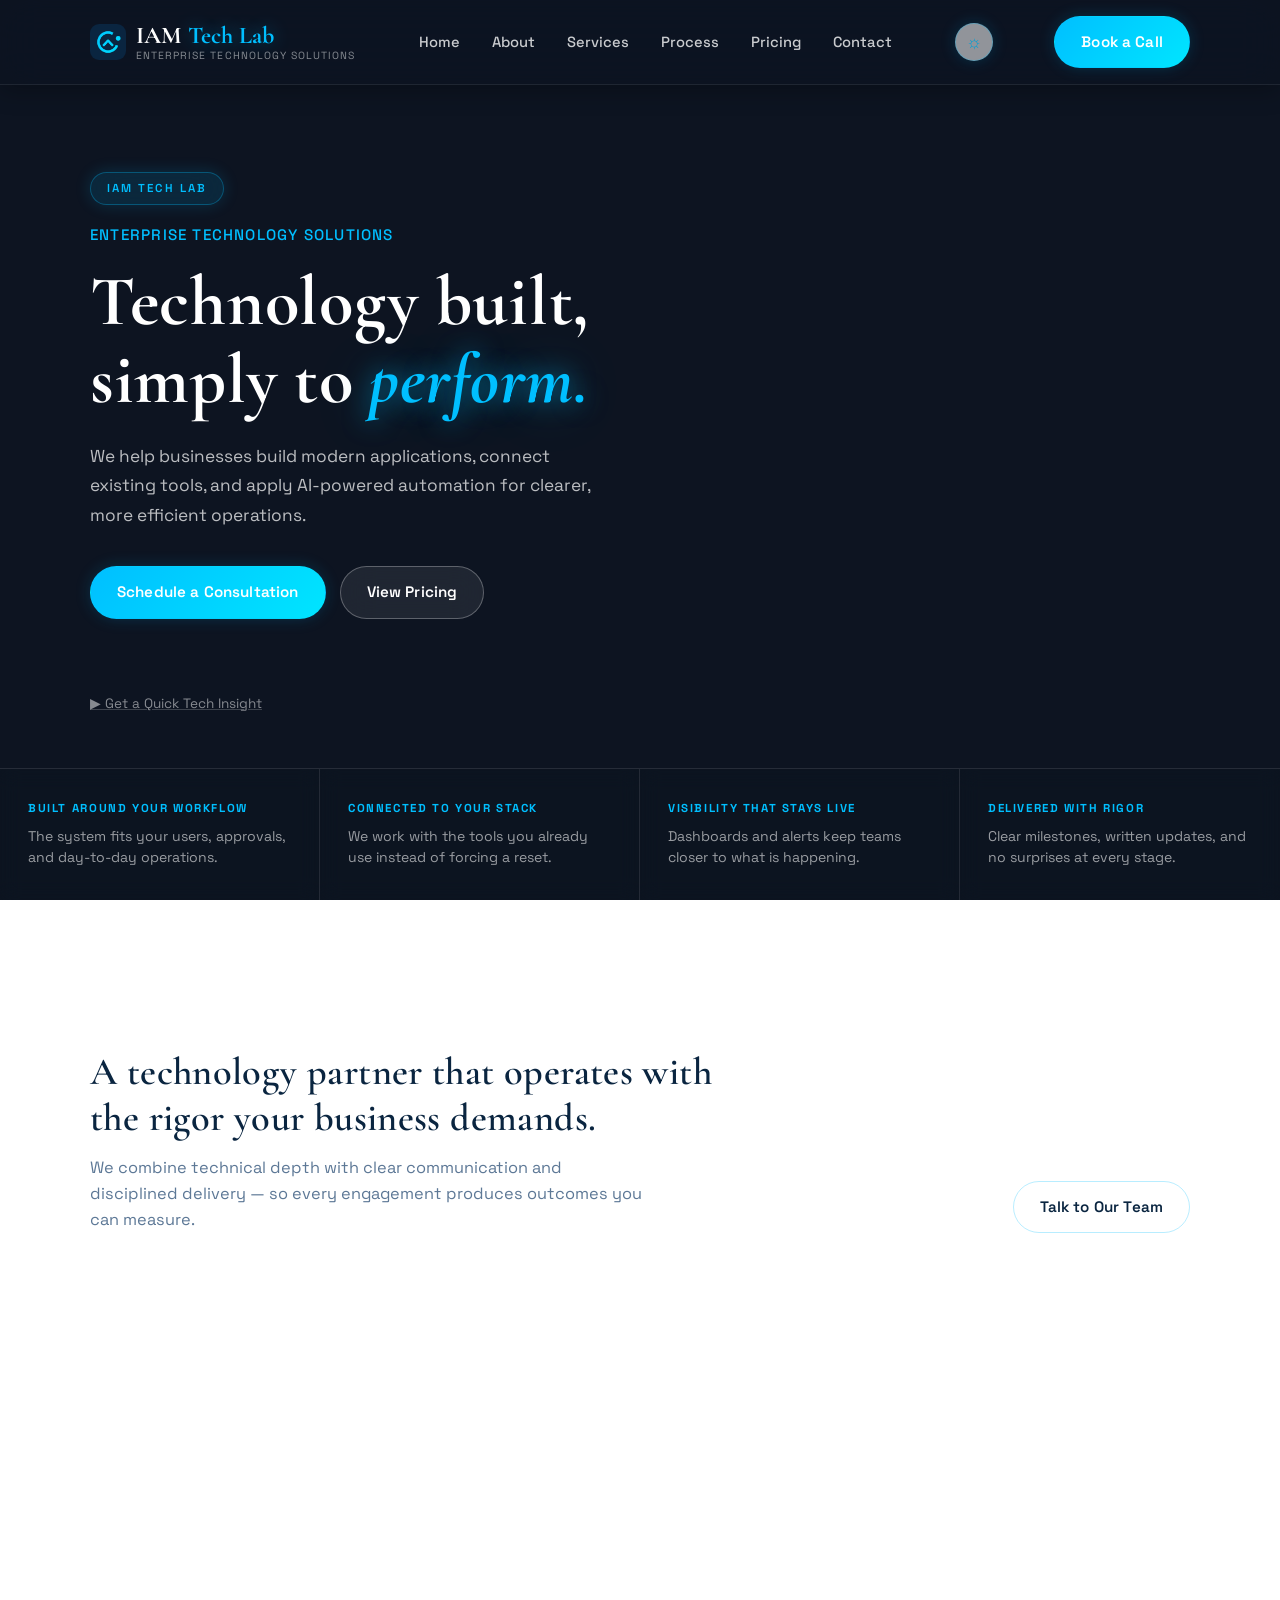
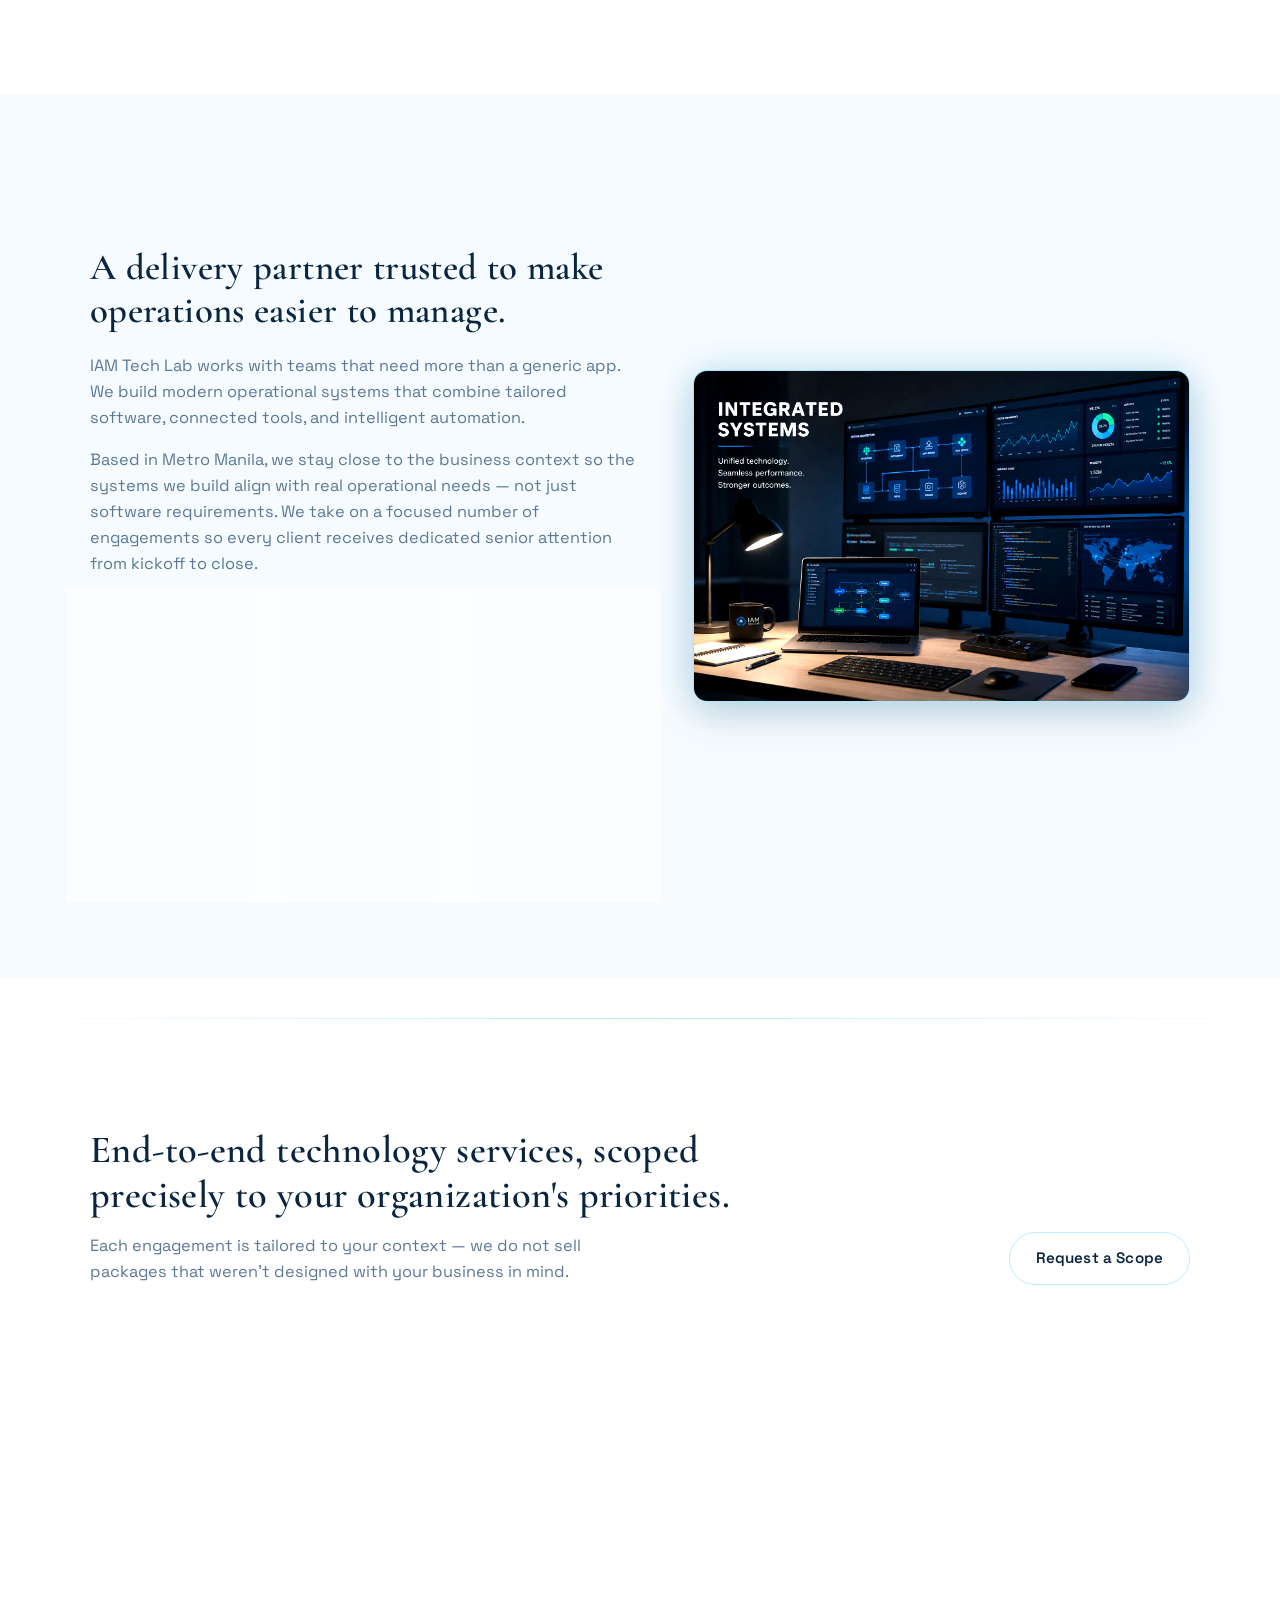
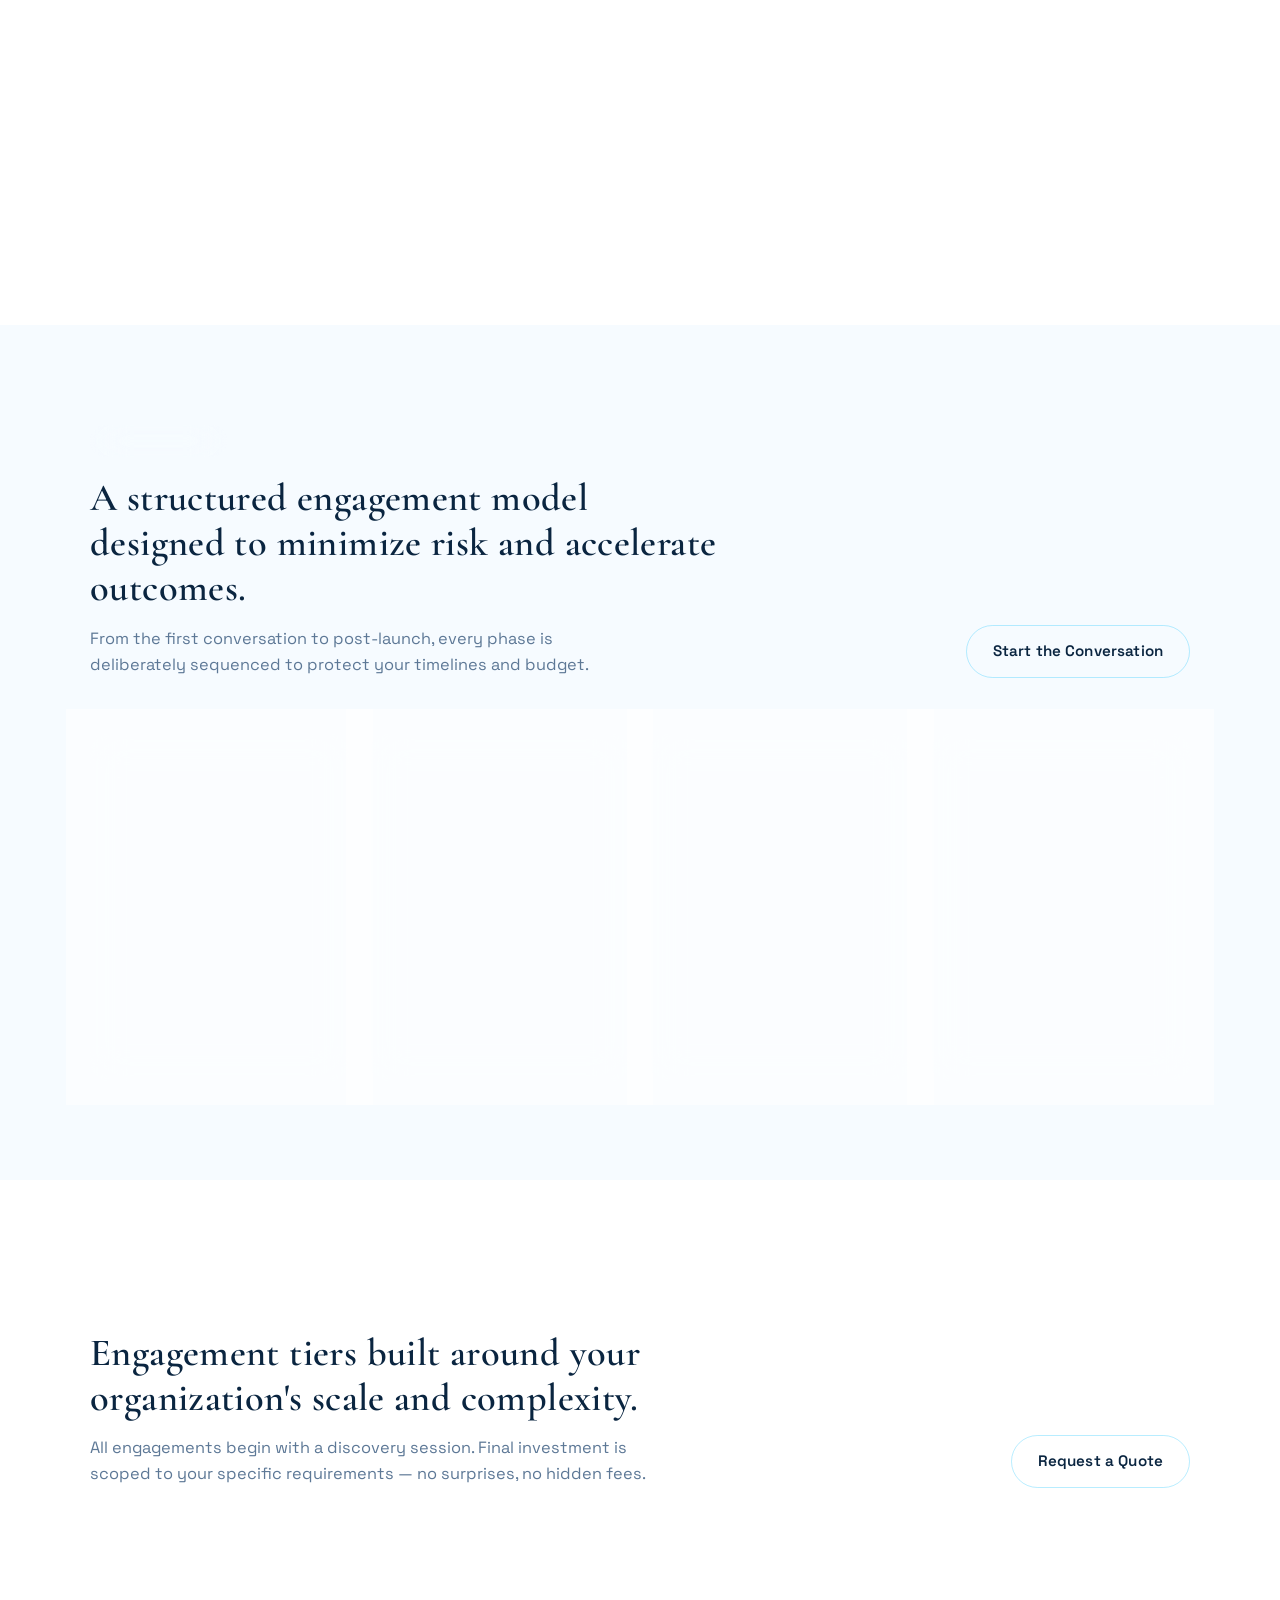
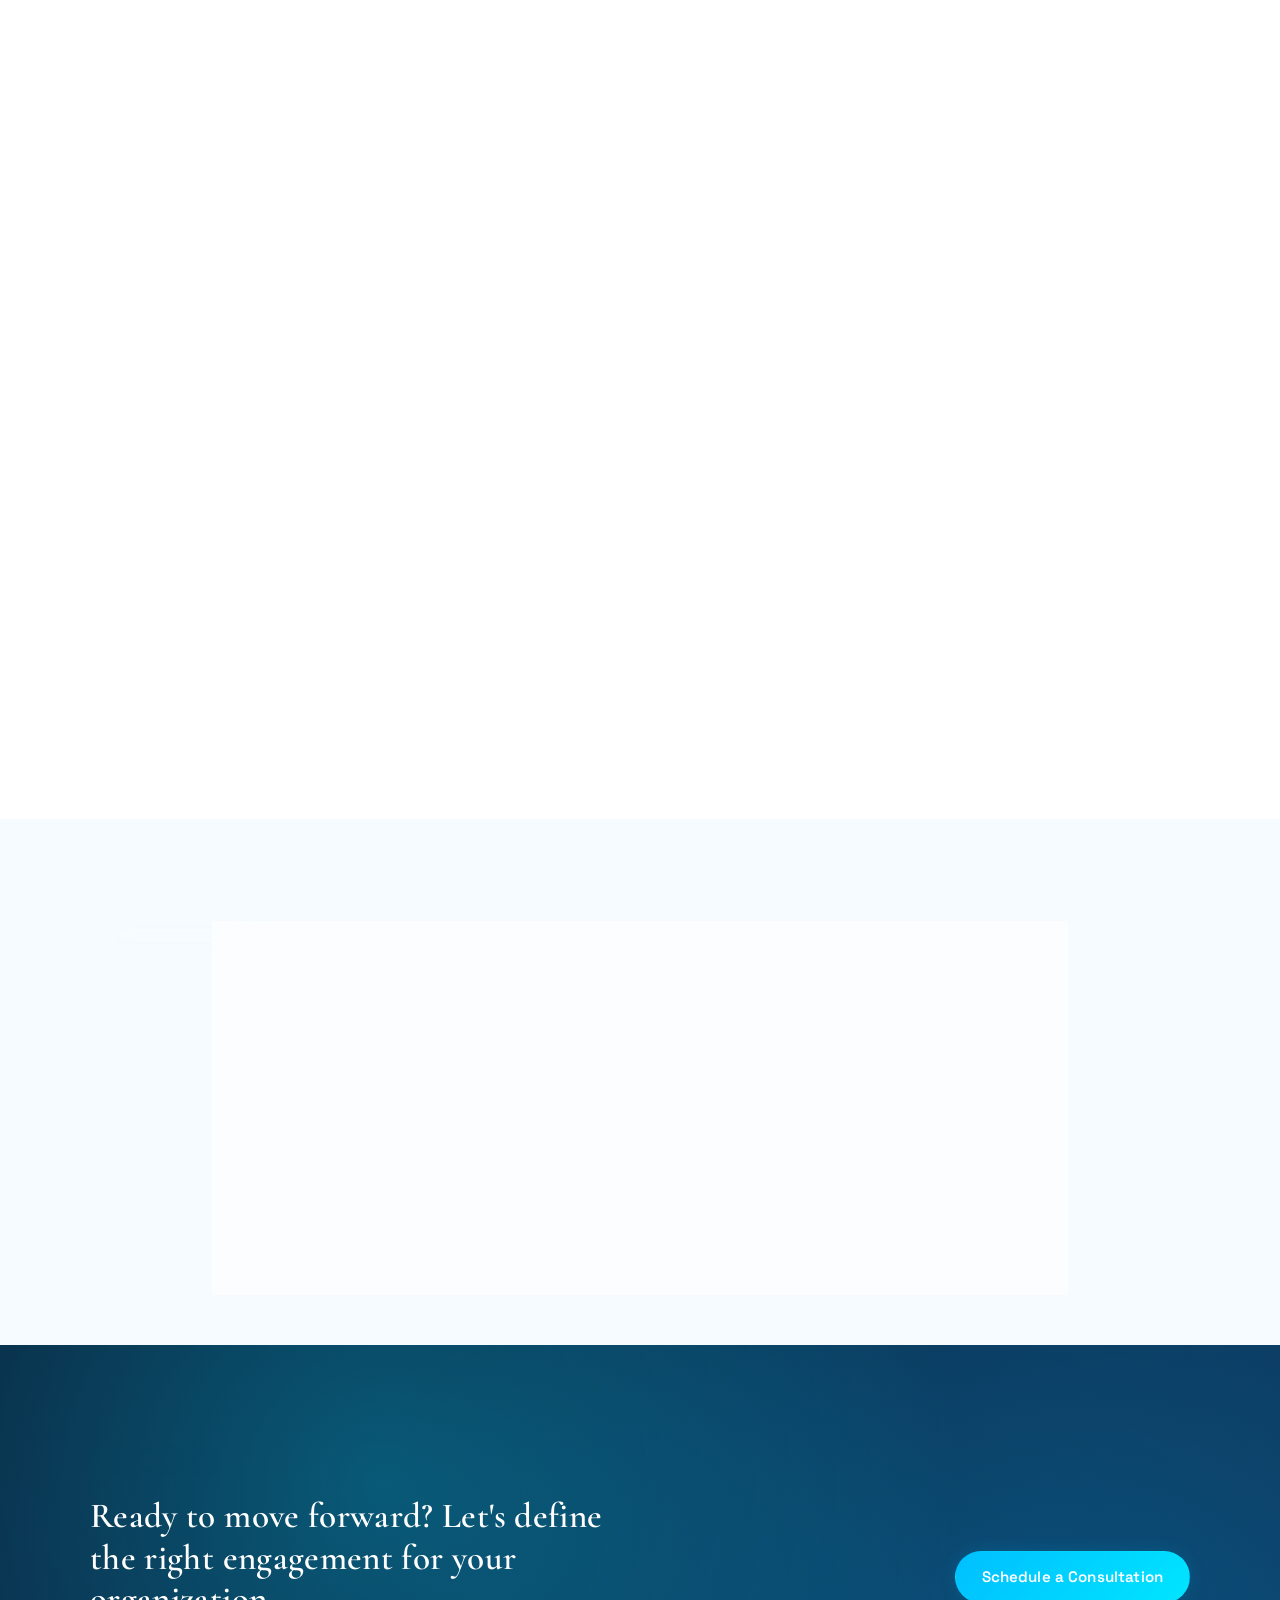
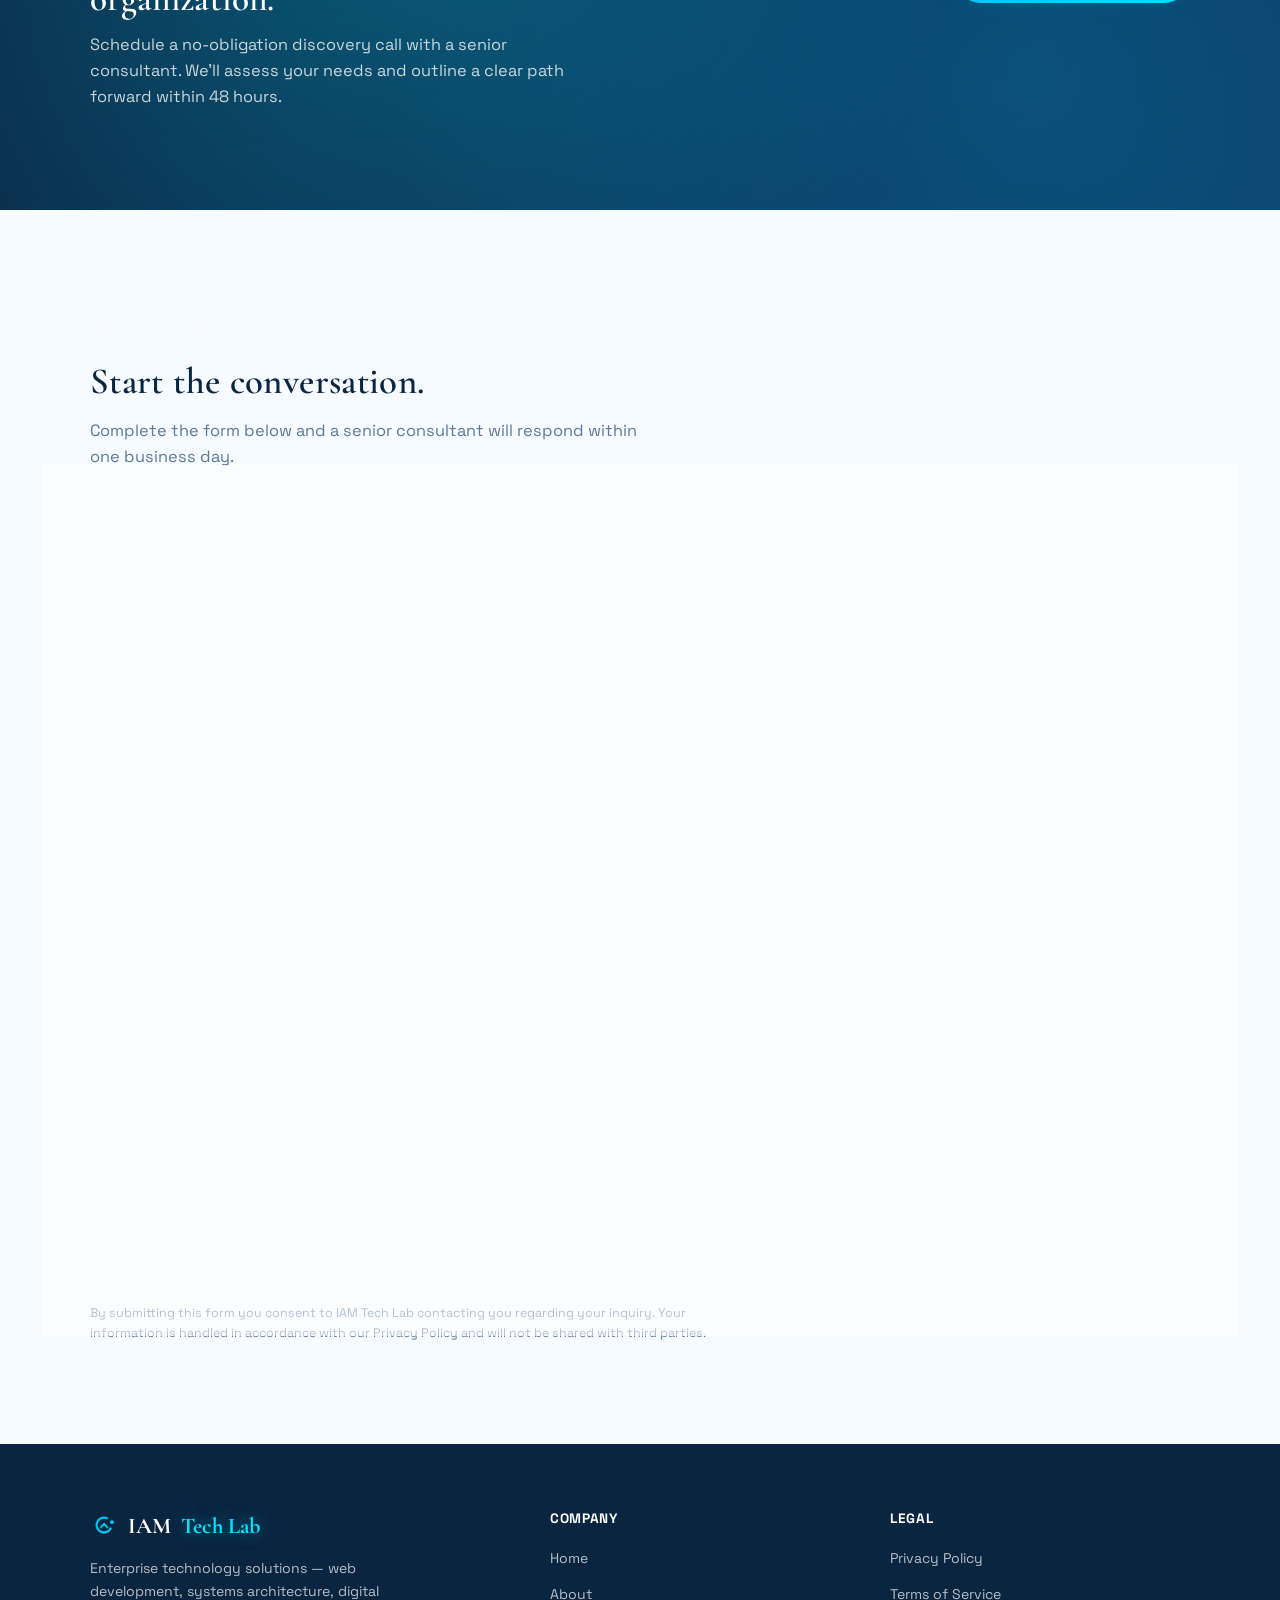
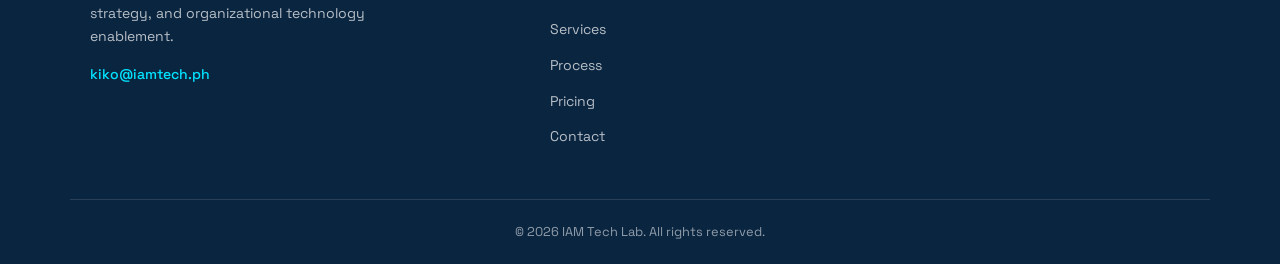
==== commit a2cd951b: "minor design updates" ====
--- a/index.html
+++ b/index.html
@@ -4,6 +4,21 @@
   <meta charset="UTF-8" />
   <meta name="viewport" content="width=device-width, initial-scale=1.0" />
   <title>IAM Tech Lab — Enterprise Technology Solutions</title>
+
+  <!-- SEO: meta description -->
+  <meta name="description" content="IAM Tech Lab partners with mid-sized organizations on web and application development, systems architecture, and technology strategy — delivered with enterprise-grade rigor and transparency." />
+
+  <!-- Open Graph (LinkedIn, Facebook, Viber, etc.) -->
+  <meta property="og:type" content="website" />
+  <meta property="og:title" content="IAM Tech Lab — Enterprise Technology Solutions" />
+  <meta property="og:description" content="We design, implement, and manage technology systems that reduce operational risk, accelerate delivery, and create measurable competitive advantage." />
+  <meta property="og:image" content="https://www.iamtech.ph/photos/company_logo.png" />
+  <meta property="og:url" content="https://www.iamtech.ph/" />
+
+  <!-- Twitter/X card -->
+  <meta name="twitter:card" content="summary_large_image" />
+  <meta name="twitter:title" content="IAM Tech Lab — Enterprise Technology Solutions" />
+  <meta name="twitter:description" content="Enterprise-grade technology strategy and execution for mid-sized organizations." />
 
   <!-- Google Fonts: Cormorant Garamond (display, illuminated-manuscript feel)
        + Space Grotesk (body/UI, geometric & technical) -->
@@ -44,6 +59,11 @@
           <span class="logo">IAM <span>Tech Lab</span></span>
           <span class="logo-tagline">Enterprise Technology Solutions</span>
         </span>
+      </a>
+
+      <!-- Mobile-only icon CTA: quick link to Contact/Book a Call -->
+      <a href="#contact" class="header-cta-icon" aria-label="Book a call">
+        <svg width="20" height="20" viewBox="0 0 24 24" fill="none" stroke="currentColor" stroke-width="2" stroke-linecap="round" stroke-linejoin="round"><rect x="3" y="4" width="18" height="18" rx="2"/><line x1="16" y1="2" x2="16" y2="6"/><line x1="8" y1="2" x2="8" y2="6"/><line x1="3" y1="10" x2="21" y2="10"/></svg>
       </a>
 
       <!-- Hamburger menu button for mobile -->
@@ -82,16 +102,16 @@
       <div class="hero-text-wrap">
         <span class="eyebrow-tag">IAM TECH LAB</span>
         <p class="eyebrow">Enterprise Technology Solutions</p>
-        <h1>Technology built, <span class="halo-text">simply</span> to perform.</h1>
+        <h1>Technology built, simply to <span class="halo-text">perform.</span></h1>
         <p class="hero-text">
-          We partner with companies to design, implement, and manage
-          technology systems that reduce operational risk, accelerate
-          delivery, and create measurable competitive advantage.
+          We help businesses build modern applications, connect existing
+          tools, and apply AI-powered automation for clearer, more efficient
+          operations.
         </p>
 
         <div class="hero-buttons">
           <a href="#contact" class="btn btn-primary">Schedule a Consultation</a>
-          <a href="#services" class="btn btn-secondary">Explore Services</a>
+          <a href="#services" class="btn btn-secondary">View Pricing</a>
         </div>
 
         <!-- Tech Tip feature -->
@@ -100,25 +120,25 @@
           ▶ Get a Quick Tech Insight
         </button>
       </div>
-
-      <!-- Key metrics strip -->
-      <div class="hero-stats">
-        <div class="hero-stat">
-          <h3>50+</h3>
-          <p>Projects delivered</p>
-        </div>
-        <div class="hero-stat">
-          <h3>30+</h3>
-          <p>Enterprise clients</p>
-        </div>
-        <div class="hero-stat">
-          <h3>5+</h3>
-          <p>Years of expertise</p>
-        </div>
-        <div class="hero-stat">
-          <h3>98%</h3>
-          <p>Client satisfaction</p>
-        </div>
+    </div>
+
+    <!-- Feature columns strip — pinned to the bottom of the hero -->
+    <div class="hero-stats">
+      <div class="hero-stat">
+        <h3>Built Around Your Workflow</h3>
+        <p>The system fits your users, approvals, and day-to-day operations.</p>
+      </div>
+      <div class="hero-stat">
+        <h3>Connected to Your Stack</h3>
+        <p>We work with the tools you already use instead of forcing a reset.</p>
+      </div>
+      <div class="hero-stat">
+        <h3>Visibility That Stays Live</h3>
+        <p>Dashboards and alerts keep teams closer to what is happening.</p>
+      </div>
+      <div class="hero-stat">
+        <h3>Delivered With Rigor</h3>
+        <p>Clear milestones, written updates, and no surprises at every stage.</p>
       </div>
     </div>
   </section>
@@ -175,39 +195,49 @@
   </section>
 
   <!-- ======================================================
-       ABOUT SECTION
+       ABOUT SECTION — NeoLabs-inspired split layout
   ======================================================= -->
   <section id="about" class="section alt-bg">
     <div class="container about-split">
+
+      <!-- Left: copy -->
       <div class="about-copy">
-        <span class="eyebrow-tag">ABOUT US</span>
-        <h2>A focused team of technology professionals, not a generic service desk.</h2>
+        <span class="eyebrow-tag">ABOUT IAM TECH LAB</span>
+        <h2>A delivery partner trusted to make operations easier to manage.</h2>
         <p class="about-text">
-          IAM Tech Lab was founded on the conviction that mid-sized organizations
-          deserve the same caliber of technology strategy and execution that
-          large enterprises receive — without the overhead of a full internal IT
-          department.
+          IAM Tech Lab works with teams that need more than a generic app.
+          We build modern operational systems that combine tailored software,
+          connected tools, and intelligent automation.
         </p>
         <p class="about-text about-text-secondary">
-          Our consultants bring experience across web infrastructure, system
-          architecture, digital transformation, and enterprise software. We take
-          on a small number of client engagements at a time, which means your
-          project receives dedicated senior attention from kickoff to close.
+          Based in Metro Manila, we stay close to the business context so the
+          systems we build align with real operational needs — not just software
+          requirements. We take on a focused number of engagements so every
+          client receives dedicated senior attention from kickoff to close.
         </p>
-        <div class="about-credentials">
-          <div class="credential">
-            <span class="credential-num">5+</span>
-            <span class="credential-label">Years of enterprise delivery</span>
-          </div>
-          <div class="credential">
-            <span class="credential-num">100%</span>
-            <span class="credential-label">Senior-led engagements</span>
-          </div>
-        </div>
-      </div>
+
+        <!-- Three feature cards (mirrors the NeoLabs card strip) -->
+        <div class="about-pillars">
+          <div class="about-pillar">
+            <span class="about-pillar-label">WORKFLOW-FIRST DELIVERY</span>
+            <p>We shape systems around the approvals, tools, and daily work your team already manages.</p>
+          </div>
+          <div class="about-pillar">
+            <span class="about-pillar-label">CLEAR BUSINESS OUTCOMES</span>
+            <p>Clients trust us to reduce manual work, connect operations, and improve visibility without unnecessary complexity.</p>
+          </div>
+          <div class="about-pillar">
+            <span class="about-pillar-label">CLEANER DIGITAL OPERATIONS</span>
+            <p>We help teams replace paper-heavy steps and disconnected records with trackable digital workflows.</p>
+          </div>
+        </div>
+      </div>
+
+      <!-- Right: photo -->
       <div class="about-image">
-        <img src="photos/office photo.jpg" alt="Team photo: IAM Tech Lab consultants in a collaborative working environment">
-      </div>
+        <img src="photos/office photo.jpg" alt="IAM Tech Lab consultants collaborating in a working session" />
+      </div>
+
     </div>
   </section>
 
@@ -361,7 +391,7 @@
       <div class="pricing-grid">
         <div class="pricing-card">
           <p class="pricing-tier">Free Trial</p>
-          <p class="pricing-price">₱0</p>
+          <p class="pricing-price">₱ 0</p>
           <p class="pricing-desc">For organizations that want to experience our process firsthand before committing — a no-risk way to see how we work.</p>
           <ul class="pricing-features">
             <li>Initial consultation call</li>
@@ -373,7 +403,7 @@
         </div>
         <div class="pricing-card">
           <p class="pricing-tier">Starter</p>
-          <p class="pricing-price">PHP 3,500 - 5,000</p>
+          <p class="pricing-price">₱ 3,500 – 5,000</p>
           <p class="pricing-desc">For organizations requiring a focused, single-scope engagement — such as a new web presence, a system audit, or a targeted technology assessment.</p>
           <ul class="pricing-features">
             <li>Dedicated project lead</li>
@@ -386,7 +416,7 @@
         <div class="pricing-card pricing-card-featured">
           <p class="pricing-badge">Most Popular</p>
           <p class="pricing-tier">Growth</p>
-          <p class="pricing-price">PHP 6,000 - 12,000</p>
+          <p class="pricing-price">₱ 6,000 – 12,000</p>
           <p class="pricing-desc">For companies undertaking multi-phase projects, system integrations, or ongoing technology improvement programs requiring sustained expert involvement.</p>
           <ul class="pricing-features">
             <li>Senior consultant assignment</li>
@@ -399,7 +429,7 @@
         </div>
         <div class="pricing-card">
           <p class="pricing-tier">Scale</p>
-          <p class="pricing-price">PHP 20,000+</p>
+          <p class="pricing-price">₱ 20,000+</p>
           <p class="pricing-desc">For large organizations requiring a comprehensive technology partnership — spanning strategy, implementation, and long-term advisory across multiple workstreams.</p>
           <ul class="pricing-features">
             <li>Dedicated technology partner</li>
@@ -427,11 +457,12 @@
           leadership team always knew exactly where things stood."
         </blockquote>
         <div class="testimonial-attribution">
-          <div class="testimonial-avatar" aria-label="[Client headshot placeholder]">
+          <div class="testimonial-avatar" aria-label="Client headshot placeholder">
             <svg width="28" height="28" viewBox="0 0 24 24" fill="none" stroke="currentColor" stroke-width="1.5"><circle cx="12" cy="8" r="4"/><path d="M4 20c0-4 3.6-7 8-7s8 3 8 7"/></svg>
           </div>
           <div>
-            <p class="testimonial-name"><P>Walter White</p>
+            <p class="testimonial-name">J. Santos</p>
+            <p class="testimonial-company">Operations Director, Logistics Firm</p>
           </div>
         </div>
       </div>
--- a/style.css
+++ b/style.css
@@ -308,16 +308,35 @@
   flex-shrink: 0;
 }
 
-/* ---------- 5. Header / Navigation — frosted glass bar ---------- */
+/* ---------- 5. Header / Navigation — dark transparent bar ---------- */
 .site-header {
-  position: sticky;
+  position: fixed;
   top: 0;
+  left: 0;
+  right: 0;
   z-index: 100;
-  background: var(--glass-fill);
-  backdrop-filter: blur(var(--glass-blur)) saturate(140%);
-  -webkit-backdrop-filter: blur(var(--glass-blur)) saturate(140%);
-  border-bottom: 1px solid var(--glass-border);
-  box-shadow: 0 4px 30px rgba(0, 191, 255, 0.08);
+  background: rgba(13, 20, 33, 0.72);
+  backdrop-filter: blur(20px) saturate(140%);
+  -webkit-backdrop-filter: blur(20px) saturate(140%);
+  border-bottom: 1px solid rgba(255, 255, 255, 0.08);
+  box-shadow: 0 4px 24px rgba(0, 0, 0, 0.3);
+}
+
+/* Nav text white on dark header */
+.site-header .main-nav a {
+  color: rgba(255, 255, 255, 0.78);
+}
+
+.site-header .main-nav a:hover {
+  color: var(--color-accent);
+}
+
+.site-header .logo {
+  color: #ffffff;
+}
+
+.site-header .logo-tagline {
+  color: rgba(255, 255, 255, 0.5);
 }
 
 .nav-wrapper {
@@ -424,6 +443,26 @@
 
 .header-cta {
   flex-shrink: 0;
+}
+
+.header-cta-icon {
+  display: none;
+  align-items: center;
+  justify-content: center;
+  width: 38px;
+  height: 38px;
+  border-radius: 10px;
+  background: var(--glass-fill);
+  border: 1px solid var(--glass-border);
+  color: var(--color-accent-dark);
+  box-shadow: var(--shadow-glow-sm);
+  transition: box-shadow 0.3s ease, transform 0.2s ease;
+  flex-shrink: 0;
+}
+
+.header-cta-icon:hover {
+  box-shadow: var(--shadow-glow-md);
+  transform: translateY(-1px);
 }
 
 .mobile-menu-toggle {
@@ -458,27 +497,78 @@
 .mobile-menu-toggle.active .hamburger::before { top: 0; transform: rotate(45deg); }
 .mobile-menu-toggle.active .hamburger::after { top: 0; transform: rotate(-45deg); }
 
-/* ---------- 6. Hero Section — the nave ---------- */
+/* ---------- 6. Hero Section — full-bleed split layout ---------- */
 .hero {
-  padding: 96px 0 80px;
+  position: relative;
+  min-height: 100vh;
+  display: flex;
+  flex-direction: column;
   overflow: hidden;
+  background: #0d1421;
+  padding: 0;
+}
+
+/* Full-bleed background photo covering the right portion */
+.hero::before {
+  content: "";
+  position: absolute;
+  inset: 0;
+  background-image: url('https://images.unsplash.com/photo-1600880292203-757bb62b4baf?w=1400&auto=format&fit=crop&q=80');
+  background-size: cover;
+  background-position: center right;
+  opacity: 0.38;
+  z-index: 0;
+}
+
+/* Dark gradient overlay — heavier on the left so text is legible */
+.hero::after {
+  content: "";
+  position: absolute;
+  inset: 0;
+  background: linear-gradient(
+    100deg,
+    #0d1421 38%,
+    rgba(13, 20, 33, 0.82) 60%,
+    rgba(13, 20, 33, 0.35) 100%
+  );
+  z-index: 1;
 }
 
 .hero-content {
+  position: relative;
+  z-index: 2;
   display: flex;
   flex-direction: column;
-  align-items: center;
-  text-align: center;
+  justify-content: center;
+  flex: 1;
+  padding: 120px 20px 0;
+  max-width: var(--max-width);
+  margin: 0 auto;
+  width: 100%;
 }
 
 .hero-text-wrap {
-  max-width: 760px;
+  max-width: 580px;
+  text-align: left;
+}
+
+.hero-text-wrap .eyebrow-tag {
+  background: rgba(0, 191, 255, 0.12);
+  border-color: rgba(0, 191, 255, 0.3);
+  color: var(--color-accent);
+}
+
+.hero-text-wrap .eyebrow {
+  color: var(--color-accent);
+  margin-bottom: 16px;
 }
 
 .hero h1 {
-  font-size: clamp(2.4rem, 5.5vw, 4rem);
+  font-size: clamp(2.6rem, 5.5vw, 4.4rem);
   margin-bottom: 24px;
-  font-weight: 600;
+  font-weight: 700;
+  color: #ffffff;
+  line-height: 1.1;
 }
 
 .halo-text {
@@ -488,26 +578,40 @@
 }
 
 .hero-text {
-  font-size: 1.12rem;
-  color: var(--color-text-light);
-  max-width: 600px;
-  margin: 0 auto 36px;
+  font-size: 1.08rem;
+  color: rgba(255, 255, 255, 0.72);
+  max-width: 520px;
+  margin: 0 0 36px;
+  line-height: 1.7;
 }
 
 .hero-buttons {
   display: flex;
-  gap: 16px;
-  justify-content: center;
+  gap: 14px;
+  justify-content: flex-start;
   margin-bottom: 36px;
   flex-wrap: wrap;
+}
+
+/* Override secondary button for dark hero bg */
+.hero .btn-secondary {
+  background: rgba(255, 255, 255, 0.08);
+  color: #ffffff;
+  border-color: rgba(255, 255, 255, 0.28);
+}
+
+.hero .btn-secondary:hover {
+  background: rgba(255, 255, 255, 0.14);
+  border-color: rgba(255, 255, 255, 0.5);
+  box-shadow: none;
 }
 
 .tip-message {
   min-height: 1.4em;
   font-size: 0.95rem;
-  color: var(--color-accent-dark);
-  max-width: 600px;
-  margin: 0 auto 14px;
+  color: var(--color-accent);
+  max-width: 520px;
+  margin: 0 0 14px;
 }
 
 .tip-message.fade-in {
@@ -517,49 +621,58 @@
 .tip-trigger {
   background: none;
   border: none;
-  color: var(--color-text-light);
+  color: rgba(255, 255, 255, 0.5);
   font-family: var(--font-body);
   font-size: 0.85rem;
   cursor: pointer;
   text-decoration: underline;
-  text-decoration-color: var(--glass-border);
+  text-decoration-color: rgba(255,255,255,0.2);
   transition: color 0.2s ease;
 }
 
 .tip-trigger:hover {
-  color: var(--color-accent-dark);
-}
-
+  color: var(--color-accent);
+}
+
+/* Feature columns strip at the bottom of the hero */
 .hero-stats {
+  position: relative;
+  z-index: 2;
   display: grid;
   grid-template-columns: repeat(4, 1fr);
-  gap: 18px;
-  margin-top: 64px;
   width: 100%;
-  max-width: 880px;
+  margin-top: auto;
+  border-top: 1px solid rgba(255, 255, 255, 0.1);
 }
 
 .hero-stat {
-  background: var(--glass-fill);
-  border: 1px solid var(--glass-border);
-  border-radius: var(--radius);
-  padding: 22px 14px;
-  text-align: center;
-  backdrop-filter: blur(var(--glass-blur));
-  -webkit-backdrop-filter: blur(var(--glass-blur));
-  box-shadow: var(--shadow-glow-sm);
+  padding: 32px 28px;
+  border-right: 1px solid rgba(255, 255, 255, 0.1);
+  text-align: left;
+  background: rgba(13, 20, 33, 0.6);
+  backdrop-filter: blur(10px);
+  -webkit-backdrop-filter: blur(10px);
+}
+
+.hero-stat:last-child {
+  border-right: none;
 }
 
 .hero-stat h3 {
-  font-size: 2rem;
-  color: var(--color-accent-dark);
-  margin-bottom: 4px;
-  text-shadow: 0 0 18px rgba(0, 191, 255, 0.3);
+  font-family: var(--font-body);
+  font-size: 0.72rem;
+  font-weight: 700;
+  letter-spacing: 0.14em;
+  text-transform: uppercase;
+  color: var(--color-accent);
+  margin-bottom: 10px;
+  line-height: 1.3;
 }
 
 .hero-stat p {
-  font-size: 0.82rem;
-  color: var(--color-text-light);
+  font-size: 0.88rem;
+  color: rgba(255, 255, 255, 0.58);
+  line-height: 1.5;
 }
 
 /* ---------- 8. Value cards (stained-glass virtue panels) ---------- */
@@ -666,6 +779,92 @@
   color: var(--color-text-light);
 }
 
+.about-image {
+  border-radius: var(--radius);
+  overflow: hidden;
+  box-shadow: 0 0 40px rgba(0, 191, 255, 0.18), 0 12px 40px rgba(10, 37, 64, 0.18);
+  border: 1px solid rgba(0, 191, 255, 0.35);
+  background-color: var(--glass-fill);
+  position: relative;
+  width: 100%;
+}
+
+.about-image img {
+  width: 100%;
+  height: auto;
+  object-fit: contain;
+  display: block;
+  filter: brightness(1.22) contrast(1.1) saturate(1.12);
+}
+
+/* About pillars — three feature cards below copy (NeoLabs-inspired) */
+.about-pillars {
+  display: grid;
+  grid-template-columns: repeat(3, 1fr);
+  gap: 14px;
+  margin-top: 36px;
+}
+
+.about-pillar {
+  background: var(--glass-fill);
+  border: 1px solid var(--glass-border);
+  border-radius: var(--radius);
+  padding: 22px 18px;
+  backdrop-filter: blur(var(--glass-blur));
+  -webkit-backdrop-filter: blur(var(--glass-blur));
+  box-shadow: var(--shadow-glow-sm);
+  transition: transform 0.3s ease, box-shadow 0.3s ease, border-color 0.3s ease;
+  position: relative;
+  overflow: hidden;
+}
+
+.about-pillar::before {
+  content: "";
+  position: absolute;
+  top: 0;
+  left: 0;
+  right: 0;
+  height: 2px;
+  background: linear-gradient(90deg, var(--color-accent), var(--color-glow));
+  opacity: 0.6;
+}
+
+.about-pillar:hover {
+  transform: translateY(-4px);
+  border-color: var(--color-accent);
+  box-shadow: var(--shadow-glow-md);
+}
+
+.about-pillar-label {
+  display: block;
+  font-family: var(--font-body);
+  font-size: 0.66rem;
+  font-weight: 700;
+  letter-spacing: 0.16em;
+  color: var(--color-accent-dark);
+  margin-bottom: 10px;
+  text-transform: uppercase;
+}
+
+.about-pillar p {
+  font-size: 0.88rem;
+  color: var(--color-text-light);
+  line-height: 1.55;
+}
+
+@media (max-width: 1024px) {
+  .about-pillars {
+    grid-template-columns: 1fr;
+  }
+}
+
+@media (max-width: 768px) {
+  .about-pillars {
+    grid-template-columns: 1fr;
+  }
+}
+
+/* Fallback placeholder styles (kept for reference) */
 .image-placeholder {
   background: var(--glass-fill);
   border: 1px solid var(--glass-border);
@@ -1266,20 +1465,24 @@
 @media (max-width: 768px) {
   .main-nav {
     position: fixed;
-    top: 72px;
+    top: 69px;
     left: 0;
     right: 0;
-    background: var(--glass-fill-strong);
+    z-index: 99;
+    background: var(--color-bg);
     backdrop-filter: blur(var(--glass-blur));
     -webkit-backdrop-filter: blur(var(--glass-blur));
-    border-bottom: 1px solid var(--glass-border);
+    border-bottom: none;
     max-height: 0;
     overflow: hidden;
-    transition: max-height 0.3s ease;
+    transition: max-height 0.3s ease, border-bottom-color 0.3s ease;
+    box-shadow: none;
   }
 
   .main-nav.active {
     max-height: 400px;
+    border-bottom: 1px solid var(--glass-border);
+    box-shadow: 0 8px 24px rgba(0, 0, 0, 0.12);
   }
 
   .main-nav ul {
@@ -1294,6 +1497,10 @@
 
   .header-cta {
     display: none;
+  }
+
+  .header-cta-icon {
+    display: flex;
   }
 
   .value-grid,
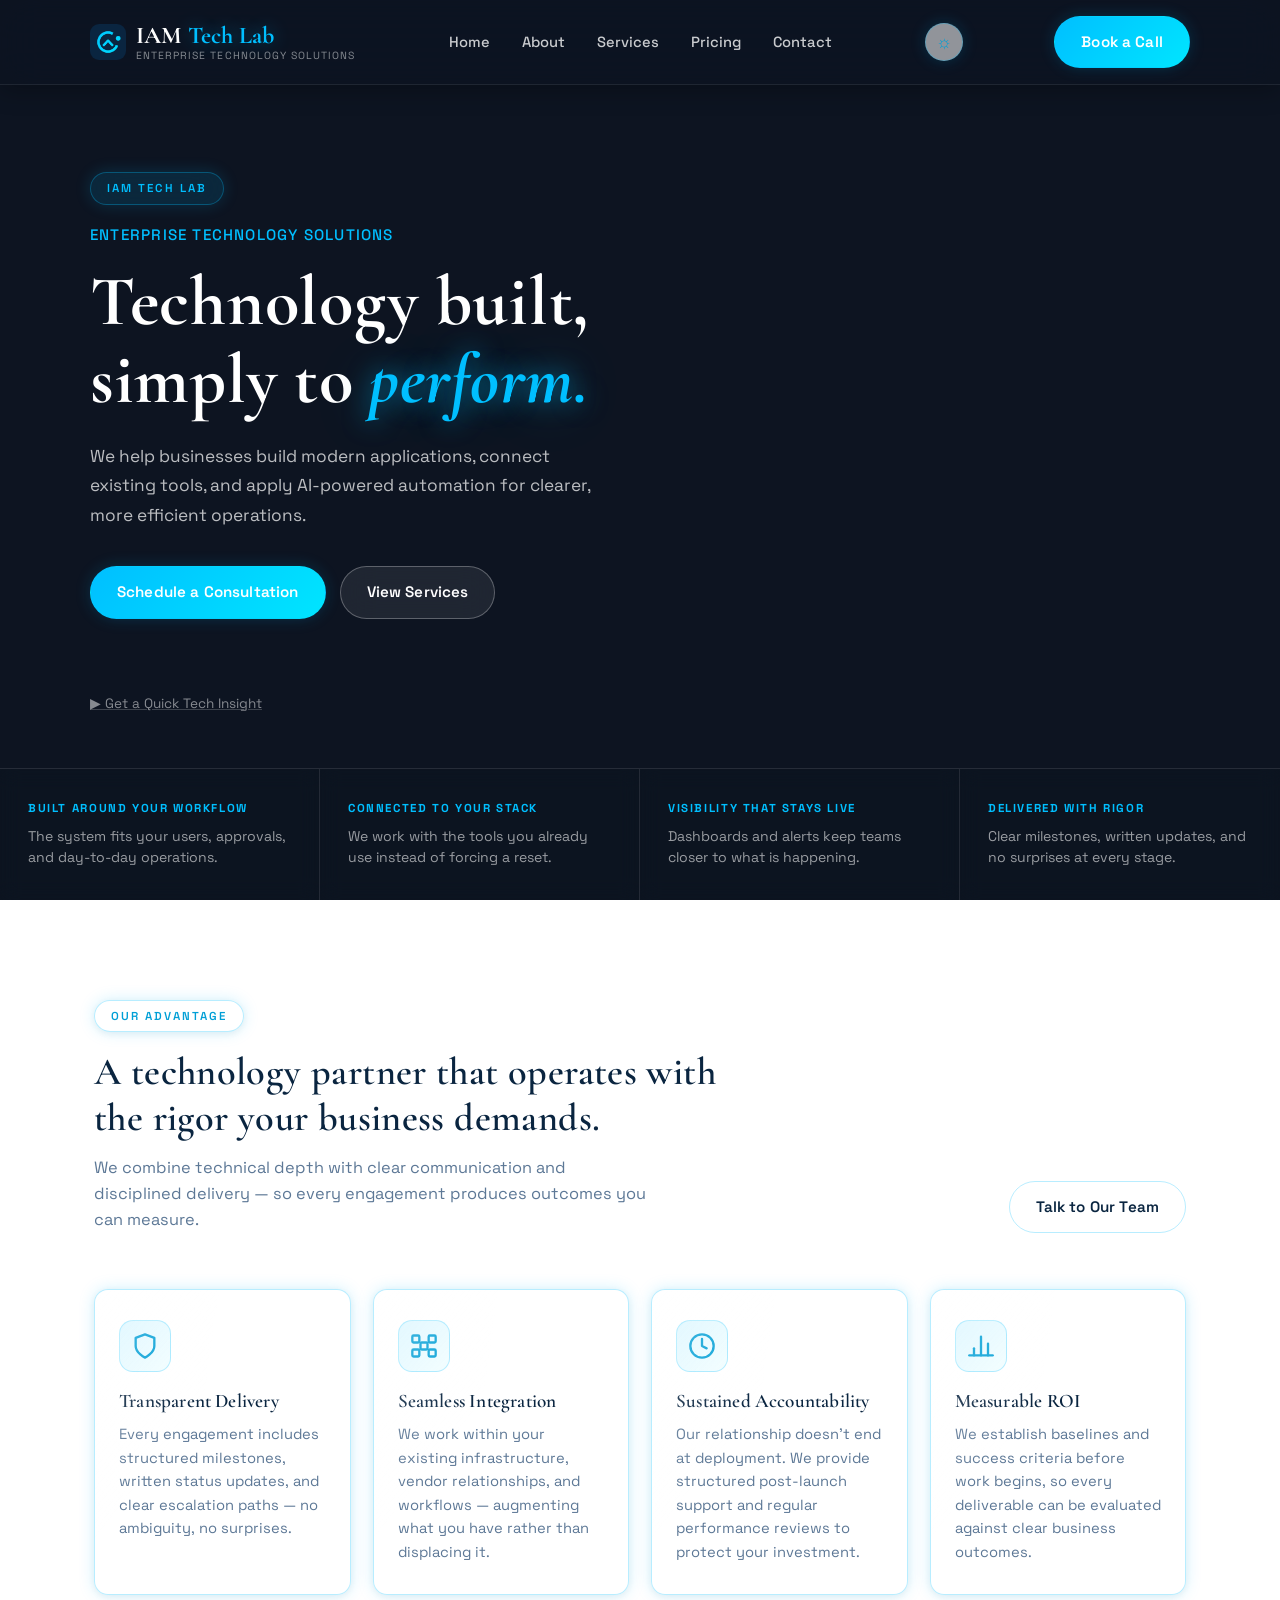
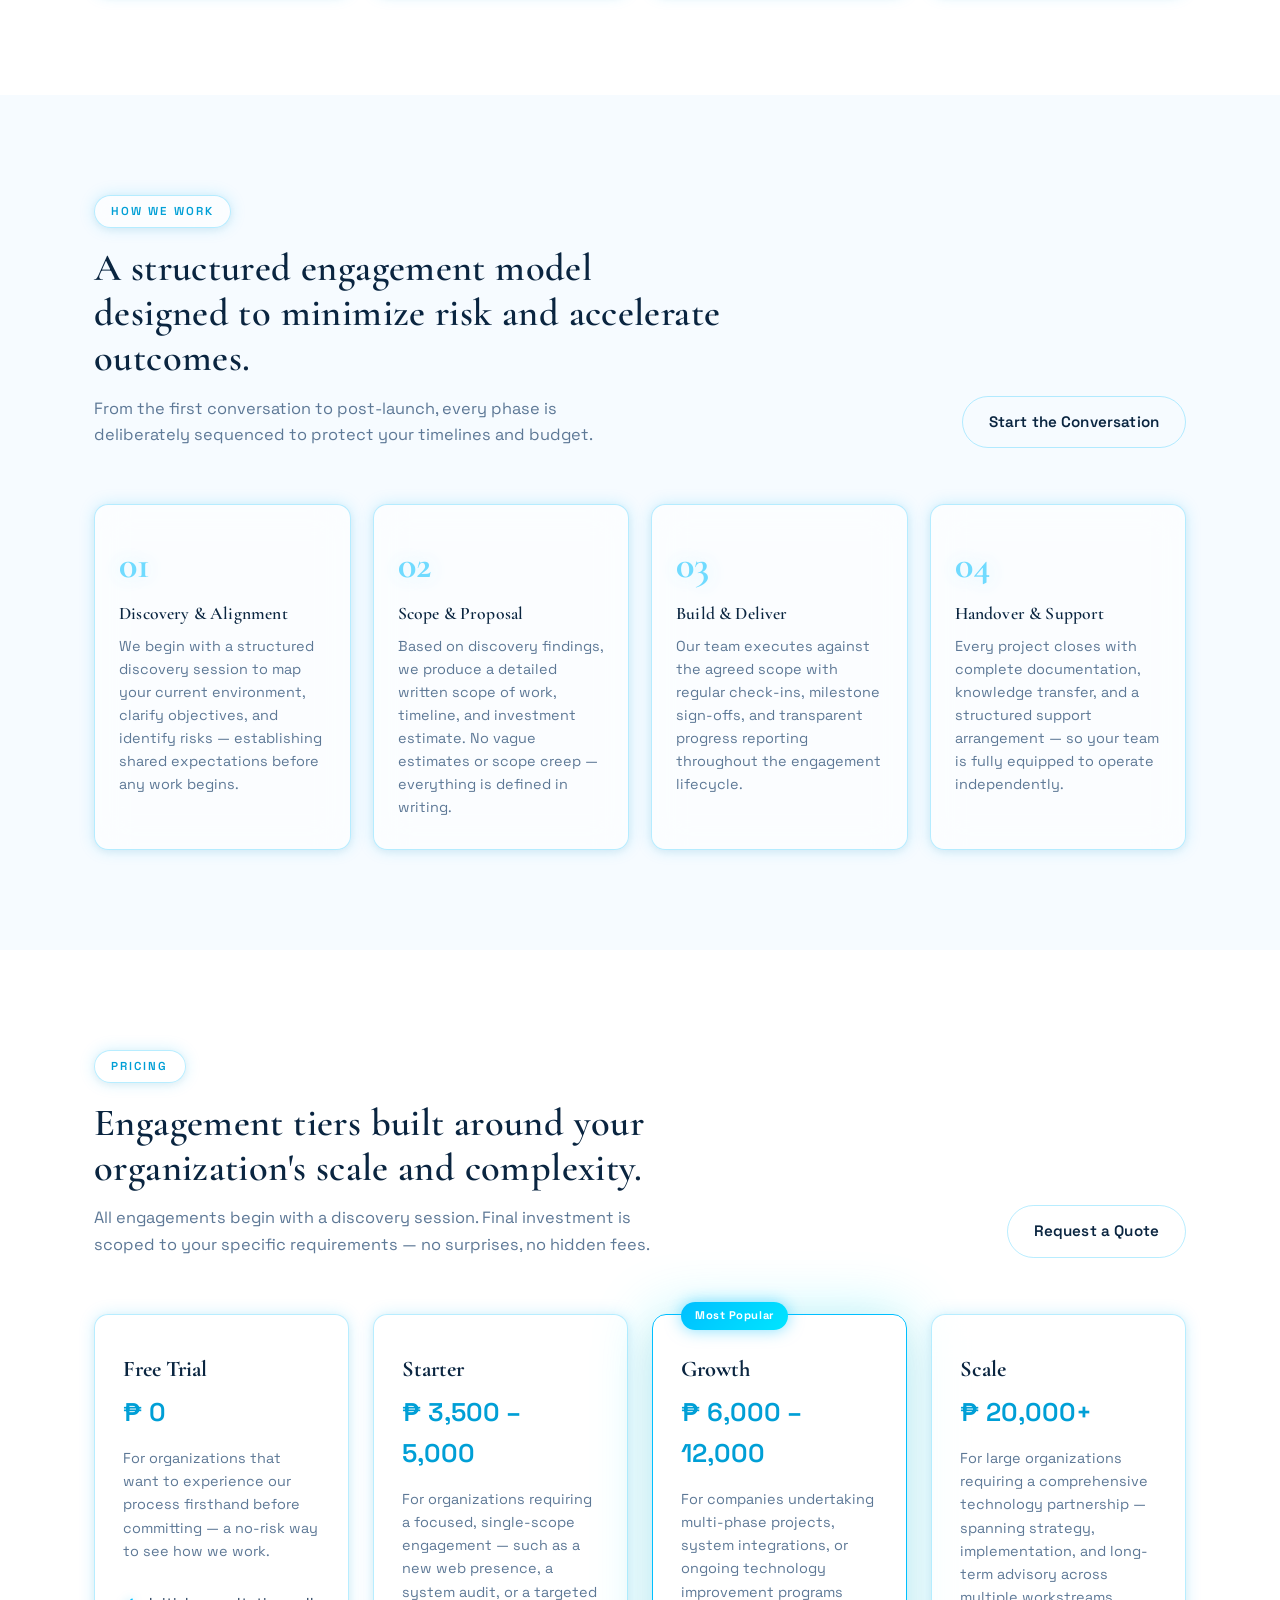
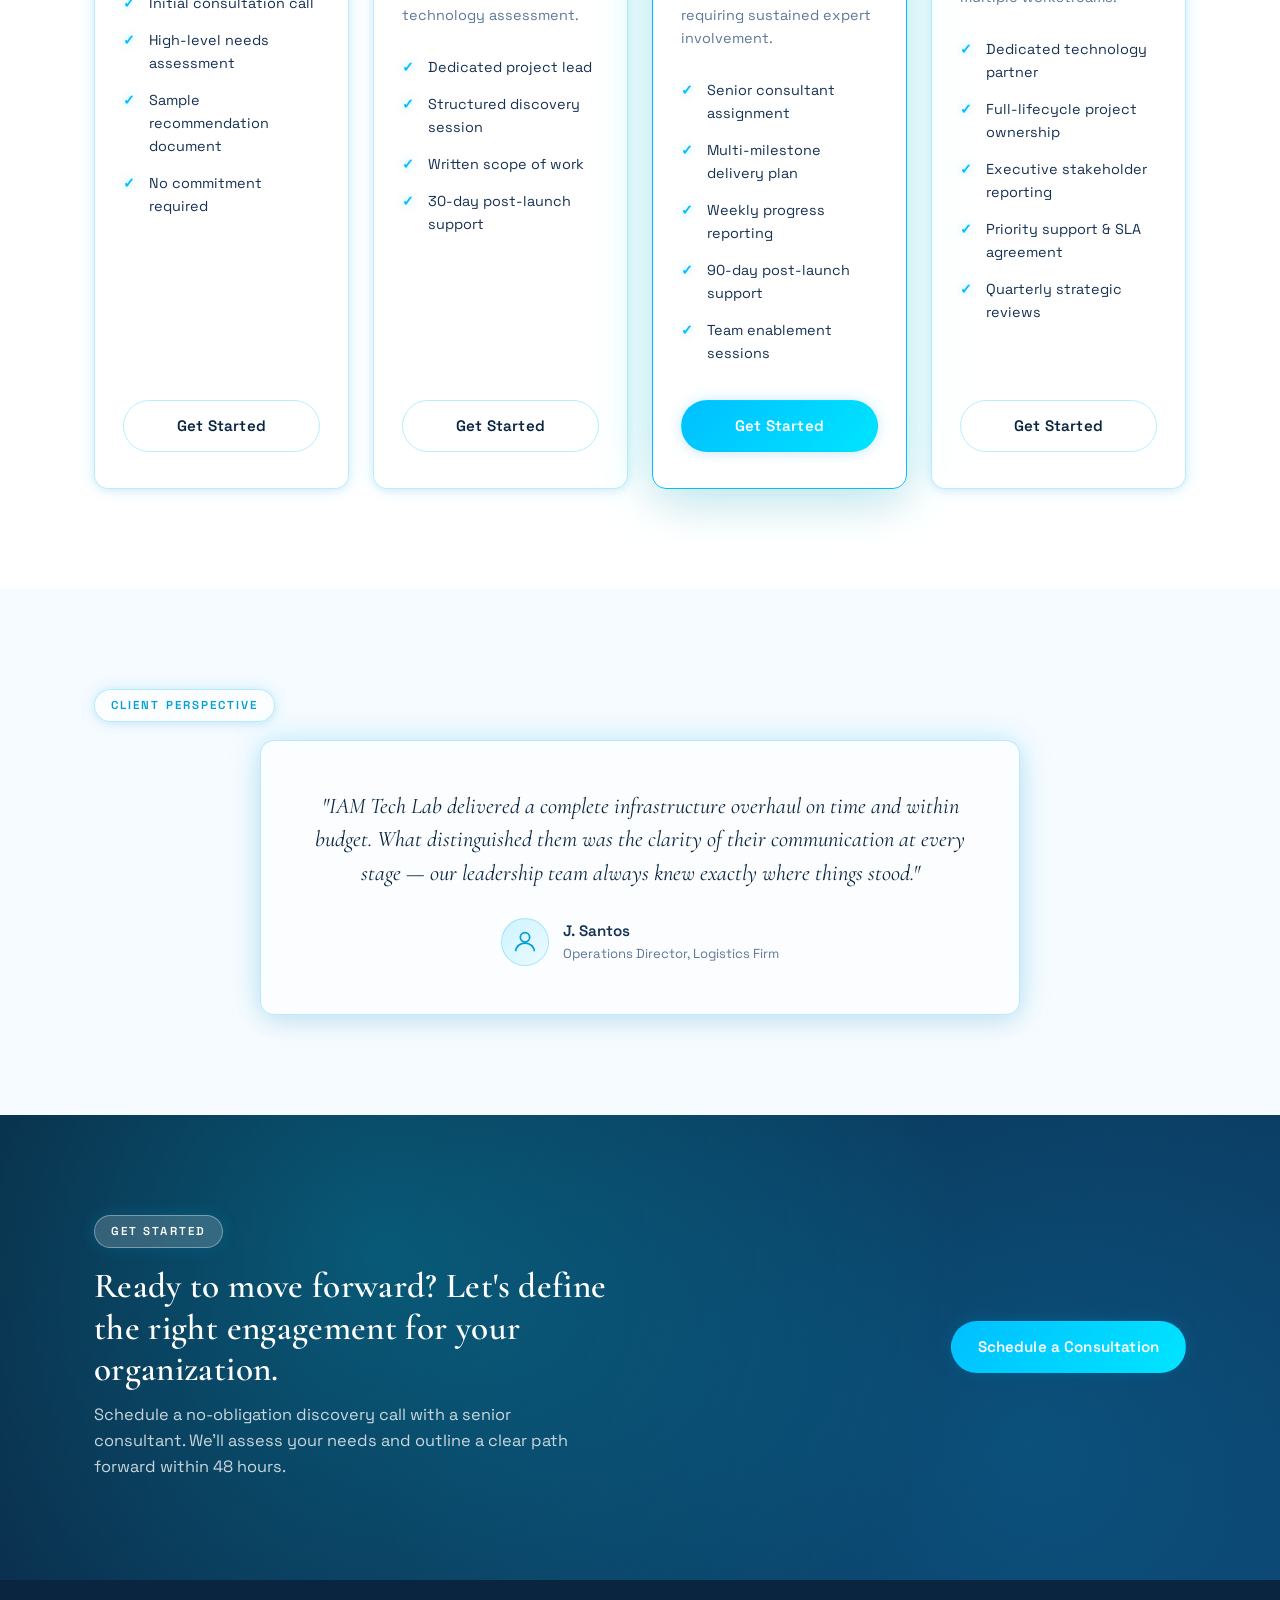
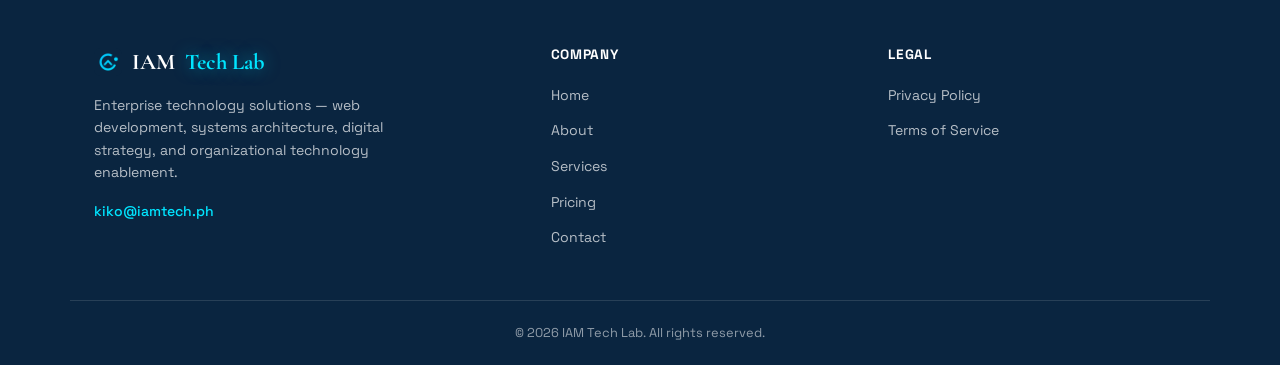
==== commit afe017ac: "multi page" ====
--- a/index.html
+++ b/index.html
@@ -5,42 +5,31 @@
   <meta name="viewport" content="width=device-width, initial-scale=1.0" />
   <title>IAM Tech Lab — Enterprise Technology Solutions</title>
 
-  <!-- SEO: meta description -->
   <meta name="description" content="IAM Tech Lab partners with mid-sized organizations on web and application development, systems architecture, and technology strategy — delivered with enterprise-grade rigor and transparency." />
 
-  <!-- Open Graph (LinkedIn, Facebook, Viber, etc.) -->
   <meta property="og:type" content="website" />
   <meta property="og:title" content="IAM Tech Lab — Enterprise Technology Solutions" />
   <meta property="og:description" content="We design, implement, and manage technology systems that reduce operational risk, accelerate delivery, and create measurable competitive advantage." />
   <meta property="og:image" content="https://www.iamtech.ph/photos/company_logo.png" />
   <meta property="og:url" content="https://www.iamtech.ph/" />
 
-  <!-- Twitter/X card -->
   <meta name="twitter:card" content="summary_large_image" />
   <meta name="twitter:title" content="IAM Tech Lab — Enterprise Technology Solutions" />
   <meta name="twitter:description" content="Enterprise-grade technology strategy and execution for mid-sized organizations." />
 
-  <!-- Google Fonts: Cormorant Garamond (display, illuminated-manuscript feel)
-       + Space Grotesk (body/UI, geometric & technical) -->
   <link rel="preconnect" href="https://fonts.googleapis.com" />
   <link rel="preconnect" href="https://fonts.gstatic.com" crossorigin />
-  <link
-    href="https://fonts.googleapis.com/css2?family=Cormorant+Garamond:wght@500;600;700&family=Space+Grotesk:wght@400;500;600;700&display=swap"
-    rel="stylesheet"
-  />
-
-  <!-- Favicon / app icons -->
+  <link href="https://fonts.googleapis.com/css2?family=Cormorant+Garamond:wght@500;600;700&family=Space+Grotesk:wght@400;500;600;700&display=swap" rel="stylesheet" />
+
   <link rel="icon" type="image/png" href="photos/company_logo.png" />
   <link rel="icon" type="image/png" sizes="32x32" href="photos/company_logo.png" />
   <link rel="icon" type="image/png" sizes="180x180" href="photos/company_logo.png" />
   <link rel="icon" type="image/png" sizes="192x192" href="photos/company_logo.png" />
 
-  <!-- Our own stylesheet -->
   <link rel="stylesheet" href="style.css" />
 </head>
 <body>
 
-  <!-- Ambient background layer: marble veining + drifting holy light -->
   <div class="cd-atmosphere" aria-hidden="true">
     <div class="cd-marble-veins"></div>
     <div class="cd-orb cd-orb-1"></div>
@@ -48,12 +37,9 @@
     <div class="cd-orb cd-orb-3"></div>
   </div>
 
-  <!-- ======================================================
-       HEADER / NAVIGATION — frosted holographic glass bar
-  ======================================================= -->
   <header class="site-header">
     <div class="container nav-wrapper">
-      <a href="#hero" class="logo-block">
+      <a href="index.html" class="logo-block">
         <img src="photos/company_logo.png" alt="IAM Tech Lab" class="logo-icon" width="36" height="36" />
         <span class="logo-text">
           <span class="logo">IAM <span>Tech Lab</span></span>
@@ -61,42 +47,32 @@
         </span>
       </a>
 
-      <!-- Mobile-only icon CTA: quick link to Contact/Book a Call -->
-      <a href="#contact" class="header-cta-icon" aria-label="Book a call">
+      <a href="contact.html" class="header-cta-icon" aria-label="Book a call">
         <svg width="20" height="20" viewBox="0 0 24 24" fill="none" stroke="currentColor" stroke-width="2" stroke-linecap="round" stroke-linejoin="round"><rect x="3" y="4" width="18" height="18" rx="2"/><line x1="16" y1="2" x2="16" y2="6"/><line x1="8" y1="2" x2="8" y2="6"/><line x1="3" y1="10" x2="21" y2="10"/></svg>
       </a>
 
-      <!-- Hamburger menu button for mobile -->
       <button id="mobileMenuToggle" class="mobile-menu-toggle" aria-label="Toggle mobile menu" aria-expanded="false">
         <span class="hamburger"></span>
       </button>
 
-      <!-- Main navigation -->
       <nav class="main-nav" id="mobileMenu">
         <ul>
-          <li><a href="#hero">Home</a></li>
-          <li><a href="#about">About</a></li>
-          <li><a href="#services">Services</a></li>
-          <li><a href="#process">Process</a></li>
-          <li><a href="#pricing">Pricing</a></li>
-          <li><a href="#contact">Contact</a></li>
+          <li><a href="index.html">Home</a></li>
+          <li><a href="about.html">About</a></li>
+          <li><a href="services.html">Services</a></li>
+          <li><a href="pricing.html">Pricing</a></li>
+          <li><a href="contact.html">Contact</a></li>
         </ul>
       </nav>
 
-      <!-- Theme toggle button — toggles between Daylight Marble and Halo (luminous) states -->
       <button id="themeToggle" class="theme-toggle" aria-label="Toggle halo mode" title="Toggle halo mode">
         <span class="theme-icon">◯</span>
       </button>
 
-      <!-- Persistent header CTA -->
-      <a href="#contact" class="btn btn-primary header-cta">Book a Call</a>
+      <a href="contact.html" class="btn btn-primary header-cta">Book a Call</a>
     </div>
   </header>
 
-  <!-- ======================================================
-       HERO SECTION — the nave: light falling through a
-       cathedral of circuitry
-  ======================================================= -->
   <section id="hero" class="hero">
     <div class="container hero-content">
       <div class="hero-text-wrap">
@@ -110,11 +86,10 @@
         </p>
 
         <div class="hero-buttons">
-          <a href="#contact" class="btn btn-primary">Schedule a Consultation</a>
-          <a href="#services" class="btn btn-secondary">View Pricing</a>
-        </div>
-
-        <!-- Tech Tip feature -->
+          <a href="contact.html" class="btn btn-primary">Schedule a Consultation</a>
+          <a href="services.html" class="btn btn-secondary">View Services</a>
+        </div>
+
         <p id="tipMessage" class="tip-message" role="status" aria-live="polite" aria-label="Tech insight"></p>
         <button id="tipButton" class="tip-trigger" aria-label="Get a quick tech insight">
           ▶ Get a Quick Tech Insight
@@ -122,7 +97,6 @@
       </div>
     </div>
 
-    <!-- Feature columns strip — pinned to the bottom of the hero -->
     <div class="hero-stats">
       <div class="hero-stat">
         <h3>Built Around Your Workflow</h3>
@@ -143,9 +117,6 @@
     </div>
   </section>
 
-  <!-- ======================================================
-       WHY WORK WITH US — stained-glass virtue panels
-  ======================================================= -->
   <section id="why-us" class="section">
     <div class="container">
       <span class="eyebrow-tag">OUR ADVANTAGE</span>
@@ -158,7 +129,7 @@
             so every engagement produces outcomes you can measure.
           </p>
         </div>
-        <a href="#contact" class="btn btn-outline section-heading-cta">Talk to Our Team</a>
+        <a href="contact.html" class="btn btn-outline section-heading-cta">Talk to Our Team</a>
       </div>
 
       <div class="value-grid">
@@ -194,143 +165,6 @@
     </div>
   </section>
 
-  <!-- ======================================================
-       ABOUT SECTION — NeoLabs-inspired split layout
-  ======================================================= -->
-  <section id="about" class="section alt-bg">
-    <div class="container about-split">
-
-      <!-- Left: copy -->
-      <div class="about-copy">
-        <span class="eyebrow-tag">ABOUT IAM TECH LAB</span>
-        <h2>A delivery partner trusted to make operations easier to manage.</h2>
-        <p class="about-text">
-          IAM Tech Lab works with teams that need more than a generic app.
-          We build modern operational systems that combine tailored software,
-          connected tools, and intelligent automation.
-        </p>
-        <p class="about-text about-text-secondary">
-          Based in Metro Manila, we stay close to the business context so the
-          systems we build align with real operational needs — not just software
-          requirements. We take on a focused number of engagements so every
-          client receives dedicated senior attention from kickoff to close.
-        </p>
-
-        <!-- Three feature cards (mirrors the NeoLabs card strip) -->
-        <div class="about-pillars">
-          <div class="about-pillar">
-            <span class="about-pillar-label">WORKFLOW-FIRST DELIVERY</span>
-            <p>We shape systems around the approvals, tools, and daily work your team already manages.</p>
-          </div>
-          <div class="about-pillar">
-            <span class="about-pillar-label">CLEAR BUSINESS OUTCOMES</span>
-            <p>Clients trust us to reduce manual work, connect operations, and improve visibility without unnecessary complexity.</p>
-          </div>
-          <div class="about-pillar">
-            <span class="about-pillar-label">CLEANER DIGITAL OPERATIONS</span>
-            <p>We help teams replace paper-heavy steps and disconnected records with trackable digital workflows.</p>
-          </div>
-        </div>
-      </div>
-
-      <!-- Right: photo -->
-      <div class="about-image">
-        <img src="photos/office photo.jpg" alt="IAM Tech Lab consultants collaborating in a working session" />
-      </div>
-
-    </div>
-  </section>
-
-  <!-- ======================================================
-       SERVICES SECTION — rendered as a wall of server-rack
-       altars: each card is a vertical unit with mounting
-       rails, ventilation grilles, and a glowing status LED,
-       like holographic stained glass set into a reliquary.
-  ======================================================= -->
-  <section id="services" class="section services-altar-section">
-    <div class="container">
-      <span class="eyebrow-tag">OUR SERVICES</span>
-
-      <div class="section-heading-row">
-        <div class="section-heading-text">
-          <h2>End-to-end technology services, scoped precisely to your organization's priorities.</h2>
-          <p class="section-subtitle">
-            Each engagement is tailored to your context — we do not sell packages
-            that weren't designed with your business in mind.
-          </p>
-        </div>
-        <a href="#contact" class="btn btn-outline section-heading-cta">Request a Scope</a>
-      </div>
-
-      <div class="services-grid">
-
-        <div class="service-card">
-          <div class="rack-rail rack-rail-left" aria-hidden="true"></div>
-          <div class="rack-rail rack-rail-right" aria-hidden="true"></div>
-          <div class="rack-led" aria-hidden="true"></div>
-          <div class="service-icon">
-            <svg width="32" height="32" viewBox="0 0 24 24" fill="none" stroke="currentColor" stroke-width="2" stroke-linecap="round" stroke-linejoin="round"><rect x="2" y="3" width="20" height="14" rx="2"/><line x1="8" y1="21" x2="16" y2="21"/><line x1="12" y1="17" x2="12" y2="21"/></svg>
-          </div>
-          <h3>Web &amp; Application Development</h3>
-          <p>Enterprise-grade web platforms and business applications, built to integrate with your existing systems and scale alongside your operations.</p>
-          <a href="#contact" class="service-link">Learn more →</a>
-          <div class="rack-vents" aria-hidden="true">
-            <span></span><span></span><span></span><span></span><span></span><span></span>
-          </div>
-        </div>
-
-        <div class="service-card">
-          <div class="rack-rail rack-rail-left" aria-hidden="true"></div>
-          <div class="rack-rail rack-rail-right" aria-hidden="true"></div>
-          <div class="rack-led" aria-hidden="true"></div>
-          <div class="service-icon">
-            <svg width="32" height="32" viewBox="0 0 24 24" fill="none" stroke="currentColor" stroke-width="2" stroke-linecap="round" stroke-linejoin="round"><ellipse cx="12" cy="5" rx="9" ry="3"/><path d="M21 12c0 1.66-4 3-9 3s-9-1.34-9-3"/><path d="M3 5v14c0 1.66 4 3 9 3s9-1.34 9-3V5"/></svg>
-          </div>
-          <h3>Infrastructure &amp; Systems Architecture</h3>
-          <p>Strategic design and implementation of cloud, hybrid, and on-premise infrastructure that reduces cost, improves uptime, and supports future growth.</p>
-          <a href="#contact" class="service-link">Learn more →</a>
-          <div class="rack-vents" aria-hidden="true">
-            <span></span><span></span><span></span><span></span><span></span><span></span>
-          </div>
-        </div>
-
-        <div class="service-card">
-          <div class="rack-rail rack-rail-left" aria-hidden="true"></div>
-          <div class="rack-rail rack-rail-right" aria-hidden="true"></div>
-          <div class="rack-led" aria-hidden="true"></div>
-          <div class="service-icon">
-            <svg width="32" height="32" viewBox="0 0 24 24" fill="none" stroke="currentColor" stroke-width="2" stroke-linecap="round" stroke-linejoin="round"><path d="M22 10v6M2 10l10-5 10 5-10 5z"/><path d="M6 12v5c3 3 9 3 12 0v-5"/></svg>
-          </div>
-          <h3>Technology Enablement &amp; Training</h3>
-          <p>Structured capability-building programs for your team — from platform adoption and workflow automation to role-specific digital competency frameworks.</p>
-          <a href="#contact" class="service-link">Learn more →</a>
-          <div class="rack-vents" aria-hidden="true">
-            <span></span><span></span><span></span><span></span><span></span><span></span>
-          </div>
-        </div>
-
-        <div class="service-card">
-          <div class="rack-rail rack-rail-left" aria-hidden="true"></div>
-          <div class="rack-rail rack-rail-right" aria-hidden="true"></div>
-          <div class="rack-led" aria-hidden="true"></div>
-          <div class="service-icon">
-            <svg width="32" height="32" viewBox="0 0 24 24" fill="none" stroke="currentColor" stroke-width="2" stroke-linecap="round" stroke-linejoin="round"><circle cx="12" cy="12" r="10"/><polygon points="16.24 7.76 14.12 14.12 7.76 16.24 9.88 9.88 16.24 7.76"/></svg>
-          </div>
-          <h3>Technology Strategy &amp; Advisory</h3>
-          <p>Executive-level guidance on vendor selection, digital roadmaps, platform consolidation, and investment prioritization — grounded in your business objectives.</p>
-          <a href="#contact" class="service-link">Learn more →</a>
-          <div class="rack-vents" aria-hidden="true">
-            <span></span><span></span><span></span><span></span><span></span><span></span>
-          </div>
-        </div>
-
-      </div>
-    </div>
-  </section>
-
-  <!-- ======================================================
-       PROCESS SECTION
-  ======================================================= -->
   <section id="process" class="section alt-bg">
     <div class="container">
       <span class="eyebrow-tag">HOW WE WORK</span>
@@ -342,7 +176,7 @@
             sequenced to protect your timelines and budget.
           </p>
         </div>
-        <a href="#contact" class="btn btn-outline section-heading-cta">Start the Conversation</a>
+        <a href="contact.html" class="btn btn-outline section-heading-cta">Start the Conversation</a>
       </div>
 
       <div class="process-grid">
@@ -370,9 +204,6 @@
     </div>
   </section>
 
-  <!-- ======================================================
-       PRICING SECTION
-  ======================================================= -->
   <section id="pricing" class="section">
     <div class="container">
       <span class="eyebrow-tag">PRICING</span>
@@ -385,7 +216,7 @@
             to your specific requirements — no surprises, no hidden fees.
           </p>
         </div>
-        <a href="#contact" class="btn btn-outline section-heading-cta">Request a Quote</a>
+        <a href="contact.html" class="btn btn-outline section-heading-cta">Request a Quote</a>
       </div>
 
       <div class="pricing-grid">
@@ -399,7 +230,7 @@
             <li>Sample recommendation document</li>
             <li>No commitment required</li>
           </ul>
-          <a href="#contact" class="btn btn-outline pricing-cta">Get Started</a>
+          <a href="contact.html" class="btn btn-outline pricing-cta">Get Started</a>
         </div>
         <div class="pricing-card">
           <p class="pricing-tier">Starter</p>
@@ -411,7 +242,7 @@
             <li>Written scope of work</li>
             <li>30-day post-launch support</li>
           </ul>
-          <a href="#contact" class="btn btn-outline pricing-cta">Get Started</a>
+          <a href="contact.html" class="btn btn-outline pricing-cta">Get Started</a>
         </div>
         <div class="pricing-card pricing-card-featured">
           <p class="pricing-badge">Most Popular</p>
@@ -425,7 +256,7 @@
             <li>90-day post-launch support</li>
             <li>Team enablement sessions</li>
           </ul>
-          <a href="#contact" class="btn btn-primary pricing-cta">Get Started</a>
+          <a href="contact.html" class="btn btn-primary pricing-cta">Get Started</a>
         </div>
         <div class="pricing-card">
           <p class="pricing-tier">Scale</p>
@@ -438,15 +269,12 @@
             <li>Priority support &amp; SLA agreement</li>
             <li>Quarterly strategic reviews</li>
           </ul>
-          <a href="#contact" class="btn btn-outline pricing-cta">Get Started</a>
-        </div>
-      </div>
-    </div>
-  </section>
-
-  <!-- ======================================================
-       TESTIMONIAL SECTION
-  ======================================================= -->
+          <a href="contact.html" class="btn btn-outline pricing-cta">Get Started</a>
+        </div>
+      </div>
+    </div>
+  </section>
+
   <section class="section testimonial-section alt-bg">
     <div class="container">
       <span class="eyebrow-tag">CLIENT PERSPECTIVE</span>
@@ -469,9 +297,6 @@
     </div>
   </section>
 
-  <!-- ======================================================
-       FINAL CTA SECTION
-  ======================================================= -->
   <section id="get-started" class="section cta-band">
     <div class="container final-cta">
       <div class="final-cta-text">
@@ -482,100 +307,10 @@
           We'll assess your needs and outline a clear path forward within 48 hours.
         </p>
       </div>
-      <a href="#contact" class="btn btn-primary final-cta-btn">Schedule a Consultation</a>
-    </div>
-  </section>
-
-  <!-- ======================================================
-       CONTACT SECTION
-  ======================================================= -->
-  <section id="contact" class="section alt-bg">
-    <div class="container">
-      <span class="eyebrow-tag">CONTACT US</span>
-      <h2>Start the conversation.</h2>
-      <p class="section-subtitle">
-        Complete the form below and a senior consultant will respond within one business day.
-      </p>
-
-      <form id="contactForm" novalidate aria-label="Contact form" class="contact-form-dark">
-
-        <div class="form-row">
-          <div class="form-group">
-            <label for="name">Full name</label>
-            <input type="text" id="name" name="name" placeholder="Your full name" aria-describedby="nameError" required />
-            <span class="error-message" id="nameError" role="alert"></span>
-          </div>
-
-          <div class="form-group">
-            <label for="businessEmail">Business email</label>
-            <input type="email" id="businessEmail" name="businessEmail" placeholder="you@company.com" aria-describedby="emailError" required />
-            <span class="error-message" id="emailError" role="alert"></span>
-          </div>
-        </div>
-
-        <div class="form-row">
-          <div class="form-group">
-            <label for="companySize">Organization size</label>
-            <select id="companySize" name="companySize" aria-describedby="companySizeError" required>
-              <option value="">Select size</option>
-              <option value="1-10">1–10 employees</option>
-              <option value="11-50">11–50 employees</option>
-              <option value="51-200">51–200 employees</option>
-              <option value="200+">200+ employees</option>
-            </select>
-            <span class="error-message" id="companySizeError" role="alert"></span>
-          </div>
-
-          <div class="form-group">
-            <label for="packageFit">Package</label>
-            <select id="packageFit" name="packageFit" aria-describedby="packageError" required>
-              <option value="">Select package</option>
-              <option value="free-trial">Free Trial</option>
-              <option value="starter">Starter</option>
-              <option value="growth">Growth</option>
-              <option value="scale">Scale</option>
-              <option value="not-sure">Not sure yet</option>
-            </select>
-            <span class="error-message" id="packageError" role="alert"></span>
-          </div>
-
-          <div class="form-group">
-            <label for="projectLevel">Project level</label>
-            <select id="projectLevel" name="projectLevel" aria-describedby="levelError" required>
-              <option value="">Select level</option>
-              <option value="basic-rollout">Basic app rollout</option>
-              <option value="operational-dashboards">Operational app with dashboards</option>
-              <option value="automation-integrations">Automation and integrations</option>
-              <option value="enterprise-government">Enterprise / government workflow</option>
-            </select>
-            <span class="error-message" id="levelError" role="alert"></span>
-          </div>
-        </div>
-
-        <div class="form-group">
-          <label for="callTime">Preferred consultation time (optional)</label>
-          <input type="datetime-local" id="callTime" name="callTime" />
-        </div>
-
-        <div class="form-group">
-          <label for="summary">Project brief</label>
-          <textarea id="summary" name="summary" rows="5" placeholder="Describe the business problem you need to solve, the systems involved, and any relevant constraints or timelines." aria-describedby="summaryError" required></textarea>
-          <span class="error-message" id="summaryError" role="alert"></span>
-        </div>
-
-        <div class="form-footer">
-          <button type="submit" class="btn btn-inquiry">Submit Inquiry</button>
-          <p id="formSuccess" class="form-success" role="status" aria-live="polite"></p>
-        </div>
-      </form>
-
-      <p class="form-disclaimer">By submitting this form you consent to IAM Tech Lab contacting you regarding your inquiry. Your information is handled in accordance with our Privacy Policy and will not be shared with third parties.</p>
-    </div>
-  </section>
-
-  <!-- ======================================================
-       FOOTER
-  ======================================================= -->
+      <a href="contact.html" class="btn btn-primary final-cta-btn">Schedule a Consultation</a>
+    </div>
+  </section>
+
   <footer class="site-footer">
     <div class="container footer-grid">
       <div class="footer-brand">
@@ -595,12 +330,11 @@
       <div class="footer-links">
         <p class="footer-heading">Company</p>
         <ul>
-          <li><a href="#hero">Home</a></li>
-          <li><a href="#about">About</a></li>
-          <li><a href="#services">Services</a></li>
-          <li><a href="#process">Process</a></li>
-          <li><a href="#pricing">Pricing</a></li>
-          <li><a href="#contact">Contact</a></li>
+          <li><a href="index.html">Home</a></li>
+          <li><a href="about.html">About</a></li>
+          <li><a href="services.html">Services</a></li>
+          <li><a href="pricing.html">Pricing</a></li>
+          <li><a href="contact.html">Contact</a></li>
         </ul>
       </div>
 
@@ -618,7 +352,6 @@
     </div>
   </footer>
 
-  <!-- JavaScript — loaded last so the DOM is ready -->
   <script src="script.js"></script>
 </body>
 </html>
--- a/style.css
+++ b/style.css
@@ -127,13 +127,16 @@
 .container {
   max-width: var(--max-width);
   margin: 0 auto;
-  padding: 0 20px;
+  padding: 0 24px; /* Standardized page edge alignment boundary */
   position: relative;
+  width: 100%;
+  box-sizing: border-box;
 }
 
 .section {
   padding: 100px 0;
   position: relative;
+  width: 100%;
 }
 
 .alt-bg {
@@ -322,7 +325,6 @@
   box-shadow: 0 4px 24px rgba(0, 0, 0, 0.3);
 }
 
-/* Nav text white on dark header */
 .site-header .main-nav a {
   color: rgba(255, 255, 255, 0.78);
 }
@@ -508,7 +510,6 @@
   padding: 0;
 }
 
-/* Full-bleed background photo covering the right portion */
 .hero::before {
   content: "";
   position: absolute;
@@ -520,7 +521,6 @@
   z-index: 0;
 }
 
-/* Dark gradient overlay — heavier on the left so text is legible */
 .hero::after {
   content: "";
   position: absolute;
@@ -593,7 +593,6 @@
   flex-wrap: wrap;
 }
 
-/* Override secondary button for dark hero bg */
 .hero .btn-secondary {
   background: rgba(255, 255, 255, 0.08);
   color: #ffffff;
@@ -634,7 +633,6 @@
   color: var(--color-accent);
 }
 
-/* Feature columns strip at the bottom of the hero */
 .hero-stats {
   position: relative;
   z-index: 2;
@@ -675,7 +673,7 @@
   line-height: 1.5;
 }
 
-/* ---------- 8. Value cards (stained-glass virtue panels) ---------- */
+/* ---------- 7. Value cards (stained-glass virtue panels) ---------- */
 .value-grid {
   display: grid;
   grid-template-columns: repeat(4, 1fr);
@@ -736,7 +734,7 @@
   color: var(--color-text-light);
 }
 
-/* ---------- 9. About split ---------- */
+/* ---------- 8. About split ---------- */
 .about-split {
   display: grid;
   grid-template-columns: 1.1fr 1fr;
@@ -797,7 +795,6 @@
   filter: brightness(1.22) contrast(1.1) saturate(1.12);
 }
 
-/* About pillars — three feature cards below copy (NeoLabs-inspired) */
 .about-pillars {
   display: grid;
   grid-template-columns: repeat(3, 1fr);
@@ -853,18 +850,9 @@
 }
 
 @media (max-width: 1024px) {
-  .about-pillars {
-    grid-template-columns: 1fr;
-  }
-}
-
-@media (max-width: 768px) {
-  .about-pillars {
-    grid-template-columns: 1fr;
-  }
-}
-
-/* Fallback placeholder styles (kept for reference) */
+  .about-pillars { grid-template-columns: 1fr; }
+}
+
 .image-placeholder {
   background: var(--glass-fill);
   border: 1px solid var(--glass-border);
@@ -893,7 +881,7 @@
   margin-top: 4px;
 }
 
-/* ---------- 10. SERVICES — server-rack altars ---------- */
+/* ---------- 9. SERVICES — server-rack altars ---------- */
 .services-altar-section {
   position: relative;
 }
@@ -1026,7 +1014,7 @@
   background: rgba(0, 191, 255, 0.4);
 }
 
-/* ---------- 11. Process steps ---------- */
+/* ---------- 10. Process steps ---------- */
 .process-grid {
   display: grid;
   grid-template-columns: repeat(4, 1fr);
@@ -1069,7 +1057,7 @@
   color: var(--color-text-light);
 }
 
-/* ---------- 12. Pricing ---------- */
+/* ---------- 11. Pricing (Standard Card Grid Layout) ---------- */
 .pricing-grid {
   display: grid;
   grid-template-columns: repeat(4, 1fr);
@@ -1163,7 +1151,7 @@
   width: 100%;
 }
 
-/* ---------- 13. Testimonial ---------- */
+/* ---------- 12. Testimonial ---------- */
 .testimonial-block {
   max-width: 760px;
   margin: 0 auto;
@@ -1217,7 +1205,7 @@
   text-align: left;
 }
 
-/* ---------- 14. Final CTA band ---------- */
+/* ---------- 13. Final CTA band ---------- */
 .cta-band {
   background: linear-gradient(135deg, var(--color-navy-surface), #0e3a63);
   position: relative;
@@ -1257,7 +1245,7 @@
   flex-shrink: 0;
 }
 
-/* ---------- 15. Contact form ---------- */
+/* ---------- 14. Contact form ---------- */
 #contact h2 {
   font-size: clamp(1.8rem, 3vw, 2.3rem);
   margin-bottom: 14px;
@@ -1352,7 +1340,7 @@
   max-width: 640px;
 }
 
-/* ---------- 16. Footer ---------- */
+/* ---------- 15. Footer ---------- */
 .site-footer {
   background: var(--color-navy-surface);
   color: rgba(255, 255, 255, 0.82);
@@ -1435,7 +1423,7 @@
   color: rgba(255, 255, 255, 0.55);
 }
 
-/* ---------- 17. Responsive ---------- */
+/* ---------- 16. Responsive ---------- */
 @media (max-width: 1024px) {
   .value-grid,
   .services-grid,
@@ -1545,7 +1533,7 @@
   }
 }
 
-/* ---------- 18. Accessibility ---------- */
+/* ---------- 17. Accessibility ---------- */
 a:focus-visible,
 button:focus-visible,
 input:focus-visible,
@@ -1561,4 +1549,272 @@
     animation-iteration-count: 1 !important;
     transition-duration: 0.001ms !important;
   }
+}
+
+/* =========================================================
+   EXTENDED PRICING PAGE ARCHITECTURE (NEOLABS INSPIRED)
+========================================================= */
+
+/* ---------- 18. Pricing hero split ---------- */
+.pricing-hero-split {
+  display: grid;
+  grid-template-columns: 1.2fr 1fr;
+  gap: 56px;
+  align-items: center;
+  padding-top: 160px;
+  padding-bottom: 80px;
+}
+
+.pricing-hero-copy h1 {
+  font-size: clamp(2.2rem, 4vw, 3.4rem);
+  margin-top: 12px;
+  margin-bottom: 24px;
+}
+
+.pricing-hero-image img {
+  border-radius: var(--radius);
+  box-shadow: var(--shadow-glow-md);
+  border: 1px solid var(--glass-border);
+  width: 100%;
+  height: auto;
+}
+
+/* ---------- 19. Extended pricing grid ---------- */
+.grid-2x2 {
+  display: grid;
+  grid-template-columns: repeat(2, 1fr);
+  gap: 32px;
+  padding-bottom: 100px;
+}
+
+.pricing-card-extended {
+  background: var(--glass-fill);
+  border: 1px solid var(--glass-border);
+  border-radius: var(--radius);
+  padding: 40px;
+  backdrop-filter: blur(var(--glass-blur));
+  -webkit-backdrop-filter: blur(var(--glass-blur));
+  box-shadow: var(--shadow-glow-sm);
+}
+
+.pricing-card-extended h3 {
+  font-size: 1.8rem;
+  margin-bottom: 8px;
+}
+
+.pricing-extended-features {
+  margin-top: 24px;
+  display: flex;
+  flex-direction: column;
+  gap: 12px;
+}
+
+.pricing-extended-features li {
+  font-size: 0.95rem;
+  position: relative;
+  padding-left: 24px;
+  color: var(--color-text);
+}
+
+.pricing-extended-features li::before {
+  content: "•";
+  position: absolute;
+  left: 4px;
+  color: var(--color-accent);
+  font-weight: 700;
+}
+
+/* ---------- 20. Commercial guide table ---------- */
+.guide-section {
+  padding: 90px 0;
+  border-top: 1px solid var(--glass-border);
+}
+
+.guide-title {
+  font-size: clamp(2rem, 3.5vw, 3rem);
+  max-width: 680px;
+  margin-top: 12px;
+  margin-bottom: 48px;
+}
+
+.table-responsive-wrapper {
+  overflow-x: auto;
+  width: 100%;
+}
+
+.commercial-table {
+  width: 100%;
+  border-collapse: collapse;
+  background: var(--glass-fill);
+  border: 1px solid var(--glass-border);
+  border-radius: var(--radius);
+  overflow: hidden;
+}
+
+.commercial-table th,
+.commercial-table td {
+  padding: 24px;
+  text-align: left;
+  border-bottom: 1px solid var(--glass-border);
+}
+
+.commercial-table th {
+  font-family: var(--font-body);
+  font-size: 0.8rem;
+  letter-spacing: 0.1em;
+  text-transform: uppercase;
+  color: var(--color-text-light);
+  font-weight: 600;
+}
+
+.commercial-table tr:last-child td {
+  border-bottom: none;
+}
+
+.commercial-table td strong {
+  color: var(--color-primary);
+  font-size: 1.1rem;
+}
+
+/* ---------- 21. Scale deep-dive blocks ---------- */
+.scale-deep-dive {
+  display: grid;
+  grid-template-columns: 1fr 1.2fr;
+  gap: 56px;
+  padding: 90px 0;
+  border-top: 1px solid var(--glass-border);
+}
+
+.scale-cards-stack {
+  display: flex;
+  flex-direction: column;
+  gap: 20px;
+}
+
+.scale-feature-block {
+  background: var(--glass-fill);
+  border: 1px solid var(--glass-border);
+  border-radius: var(--radius);
+  padding: 28px;
+}
+
+.scale-feature-block h4 {
+  font-family: var(--font-body);
+  font-size: 0.8rem;
+  letter-spacing: 0.12em;
+  text-transform: uppercase;
+  color: var(--color-accent-dark);
+  margin-bottom: 12px;
+}
+
+.scale-feature-block p {
+  color: var(--color-text-light);
+  font-size: 0.95rem;
+}
+
+/* ---------- 22. Operational responsibility panel ---------- */
+.responsibility-panel {
+  background: var(--glass-fill-strong);
+  border: 1px solid var(--glass-border);
+  border-radius: var(--radius);
+  padding: 56px;
+  margin-top: 40px;
+  margin-bottom: 80px;
+  display: grid;
+  grid-template-columns: 1fr 1.2fr;
+  gap: 48px;
+}
+
+.responsibility-text h3 {
+  font-size: 2.2rem;
+  line-height: 1.2;
+}
+
+.responsibility-list {
+  display: flex;
+  flex-direction: column;
+  gap: 24px;
+}
+
+.responsibility-item p {
+  font-size: 0.95rem;
+  color: var(--color-text-light);
+  margin-top: 4px;
+}
+
+/* ---------- 23. Next step card box ---------- */
+.next-step-box {
+  background: linear-gradient(135deg, var(--glass-fill-strong), var(--glass-fill));
+  border: 1px solid var(--glass-border);
+  border-radius: var(--radius);
+  padding: 64px;
+  text-align: left;
+  display: flex;
+  justify-content: space-between;
+  align-items: center;
+  gap: 40px;
+  margin-bottom: 100px;
+}
+
+.next-step-box h2 {
+  font-size: 2.4rem;
+  max-width: 500px;
+  margin-top: 12px;
+  margin-bottom: 16px;
+}
+
+.next-step-box .btn-primary {
+  background: #2dd4bf;
+  color: #0d1421;
+  padding: 16px 32px;
+}
+
+/* =========================================================
+   24. GLOBAL LAYOUT UNIFICATION & BOUNDARY FIXES
+
+   These rules push the first section on sub-pages (anything
+   that isn't the full-bleed .hero) down below the fixed
+   69px header. !important is needed here because .section
+   already sets its own padding-top and would otherwise win
+   on specificity alone.
+========================================================= */
+body > main,
+body > .container > section:first-of-type,
+body > section:first-of-type:not(.hero) {
+  padding-top: 140px !important;
+}
+
+main {
+  width: 100%;
+  display: block;
+}
+
+/* Responsive overrides for the extended pricing layout */
+@media (max-width: 960px) {
+  .pricing-hero-split,
+  .grid-2x2,
+  .scale-deep-dive,
+  .responsibility-panel,
+  .next-step-box {
+    grid-template-columns: 1fr;
+    gap: 32px;
+  }
+
+  .next-step-box {
+    text-align: center;
+    justify-content: center;
+    padding: 40px;
+  }
+
+  .next-step-box .btn {
+    margin: 0 auto;
+  }
+}
+
+@media (max-width: 768px) {
+  body > main,
+  body > .container > section:first-of-type,
+  body > section:first-of-type:not(.hero) {
+    padding-top: 110px !important;
+  }
 }
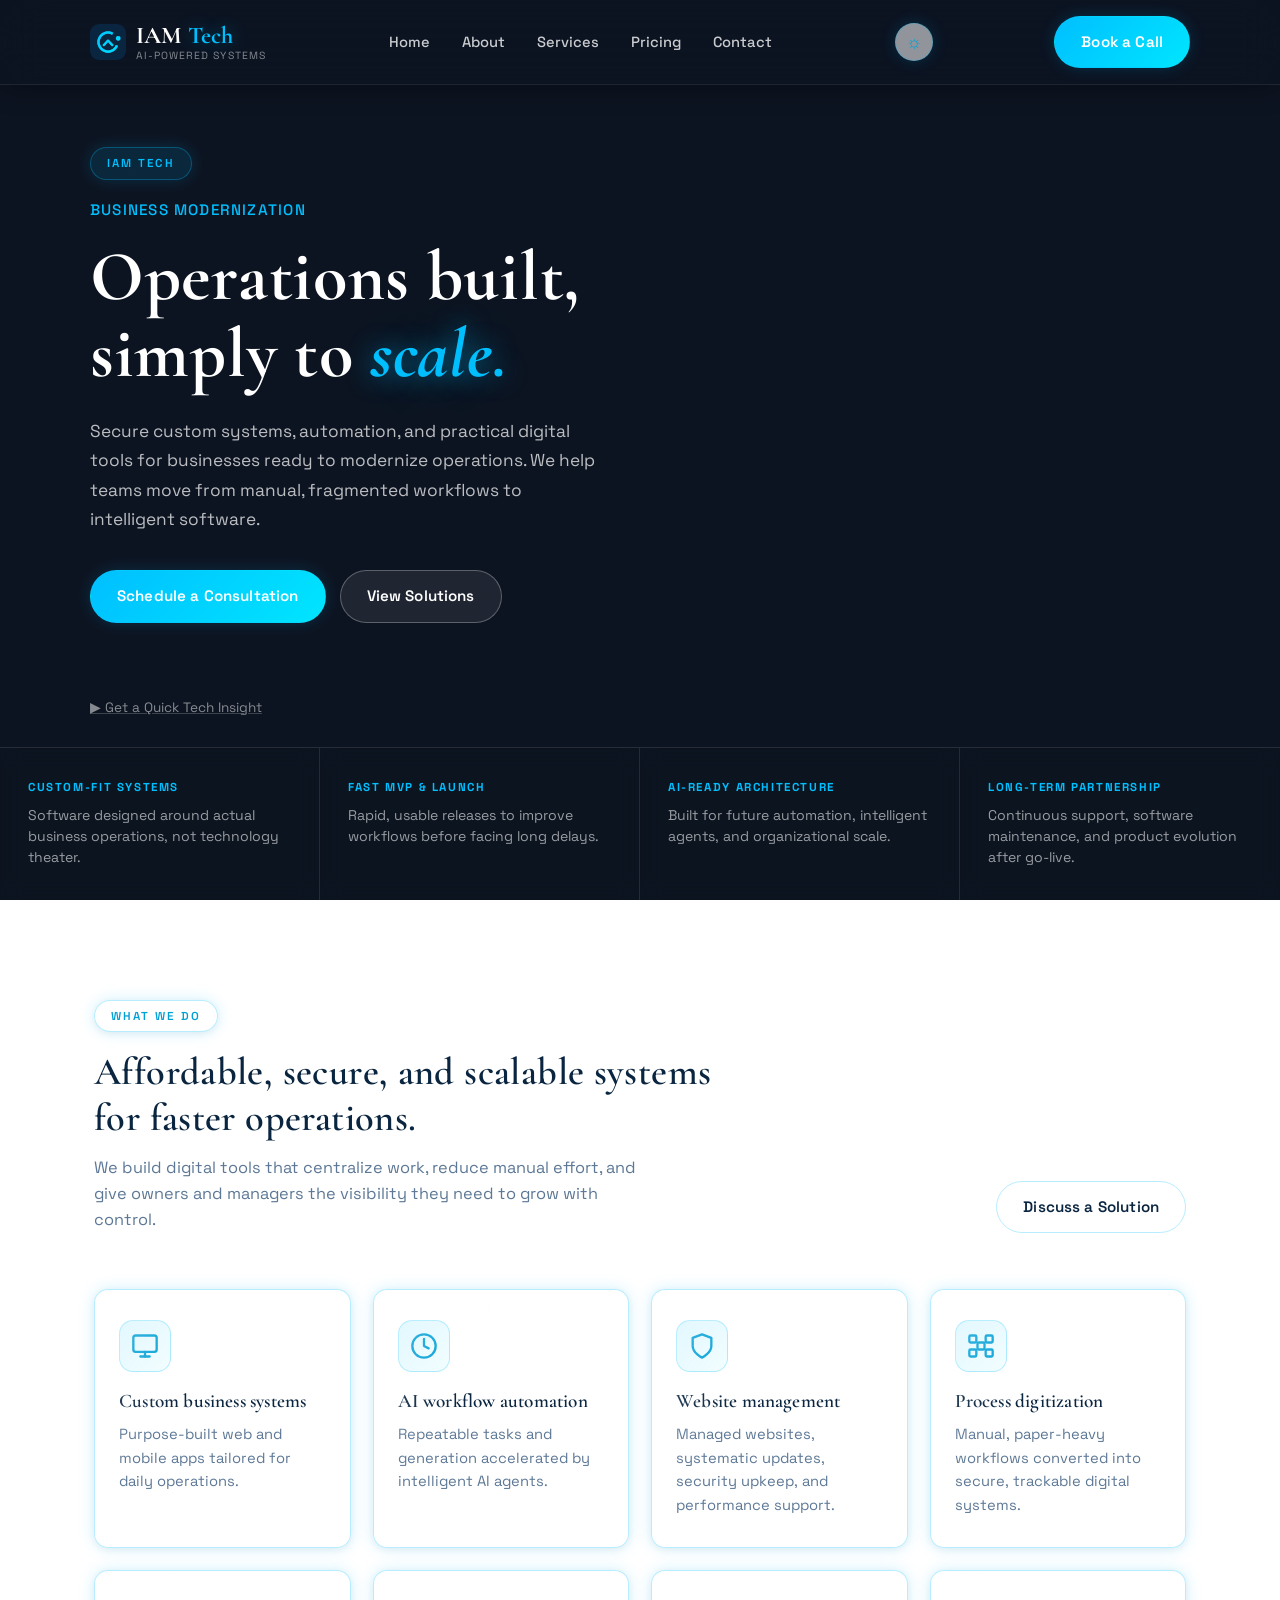
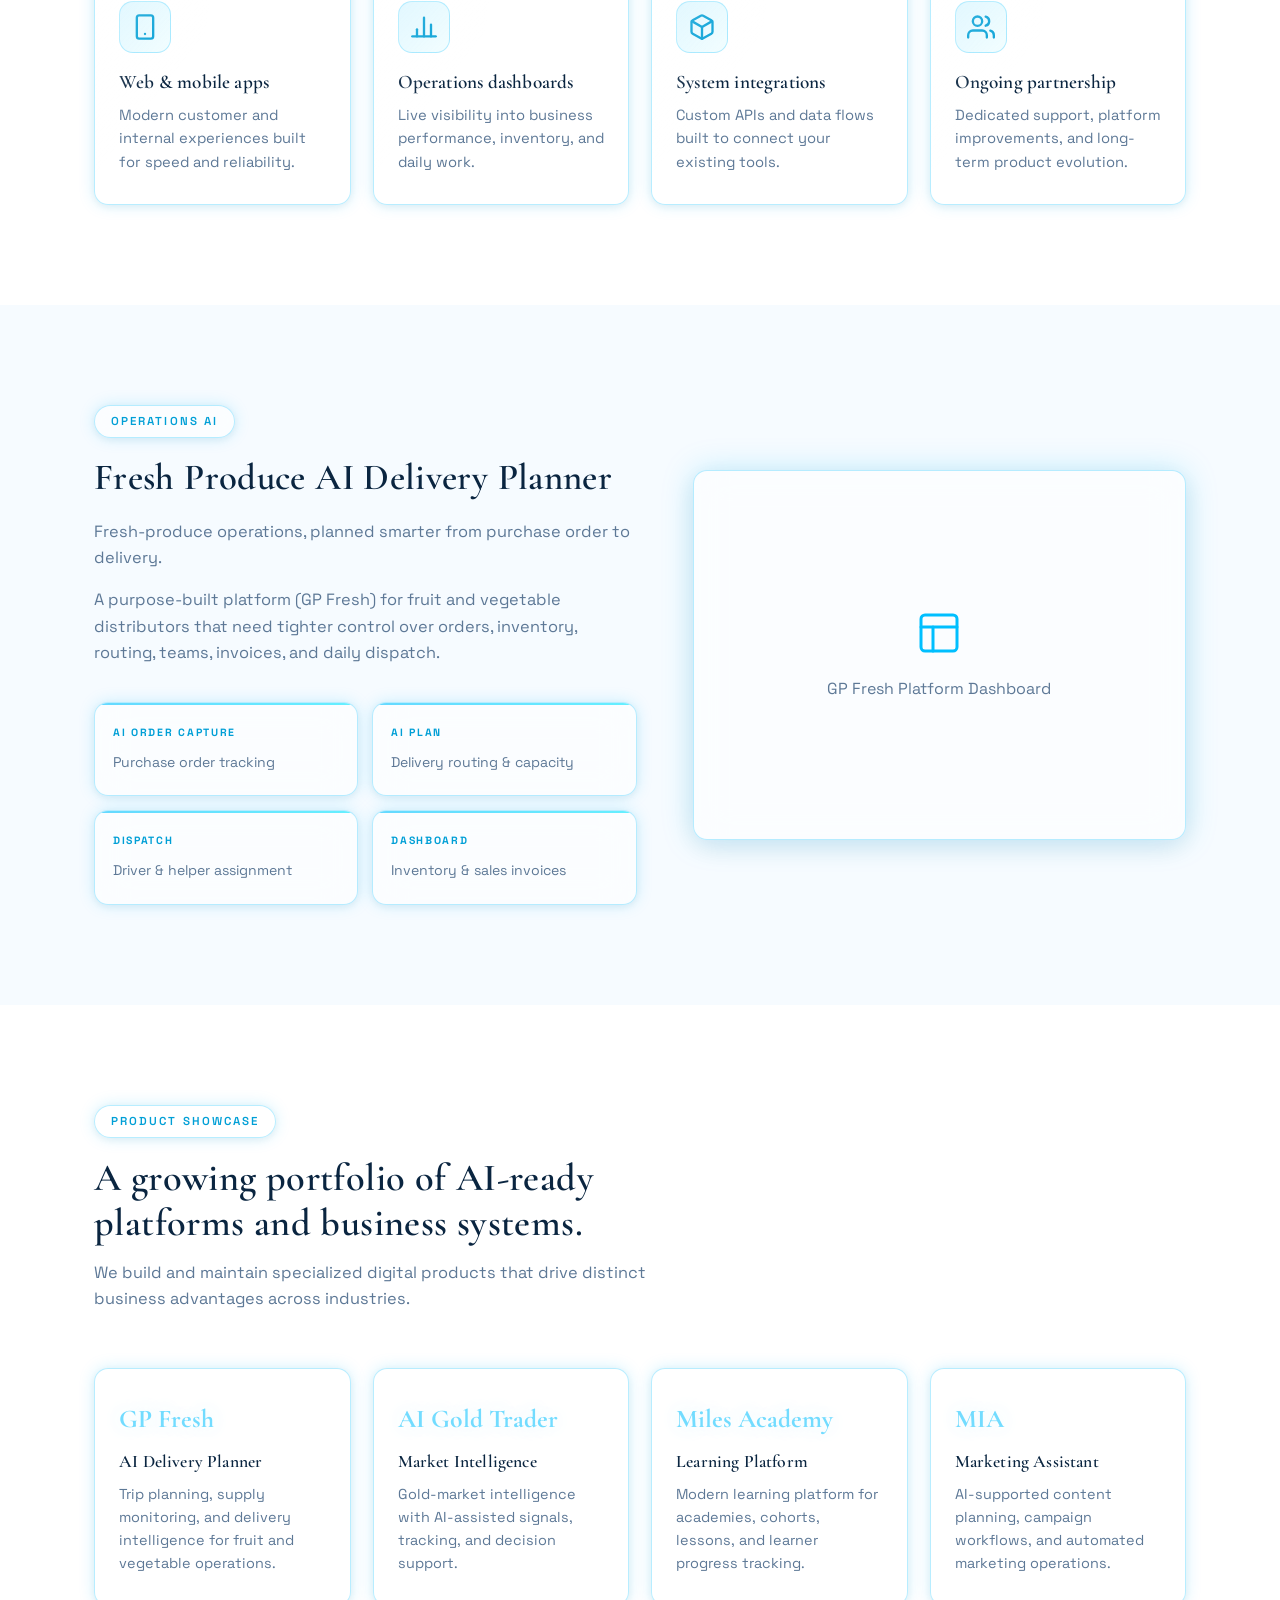
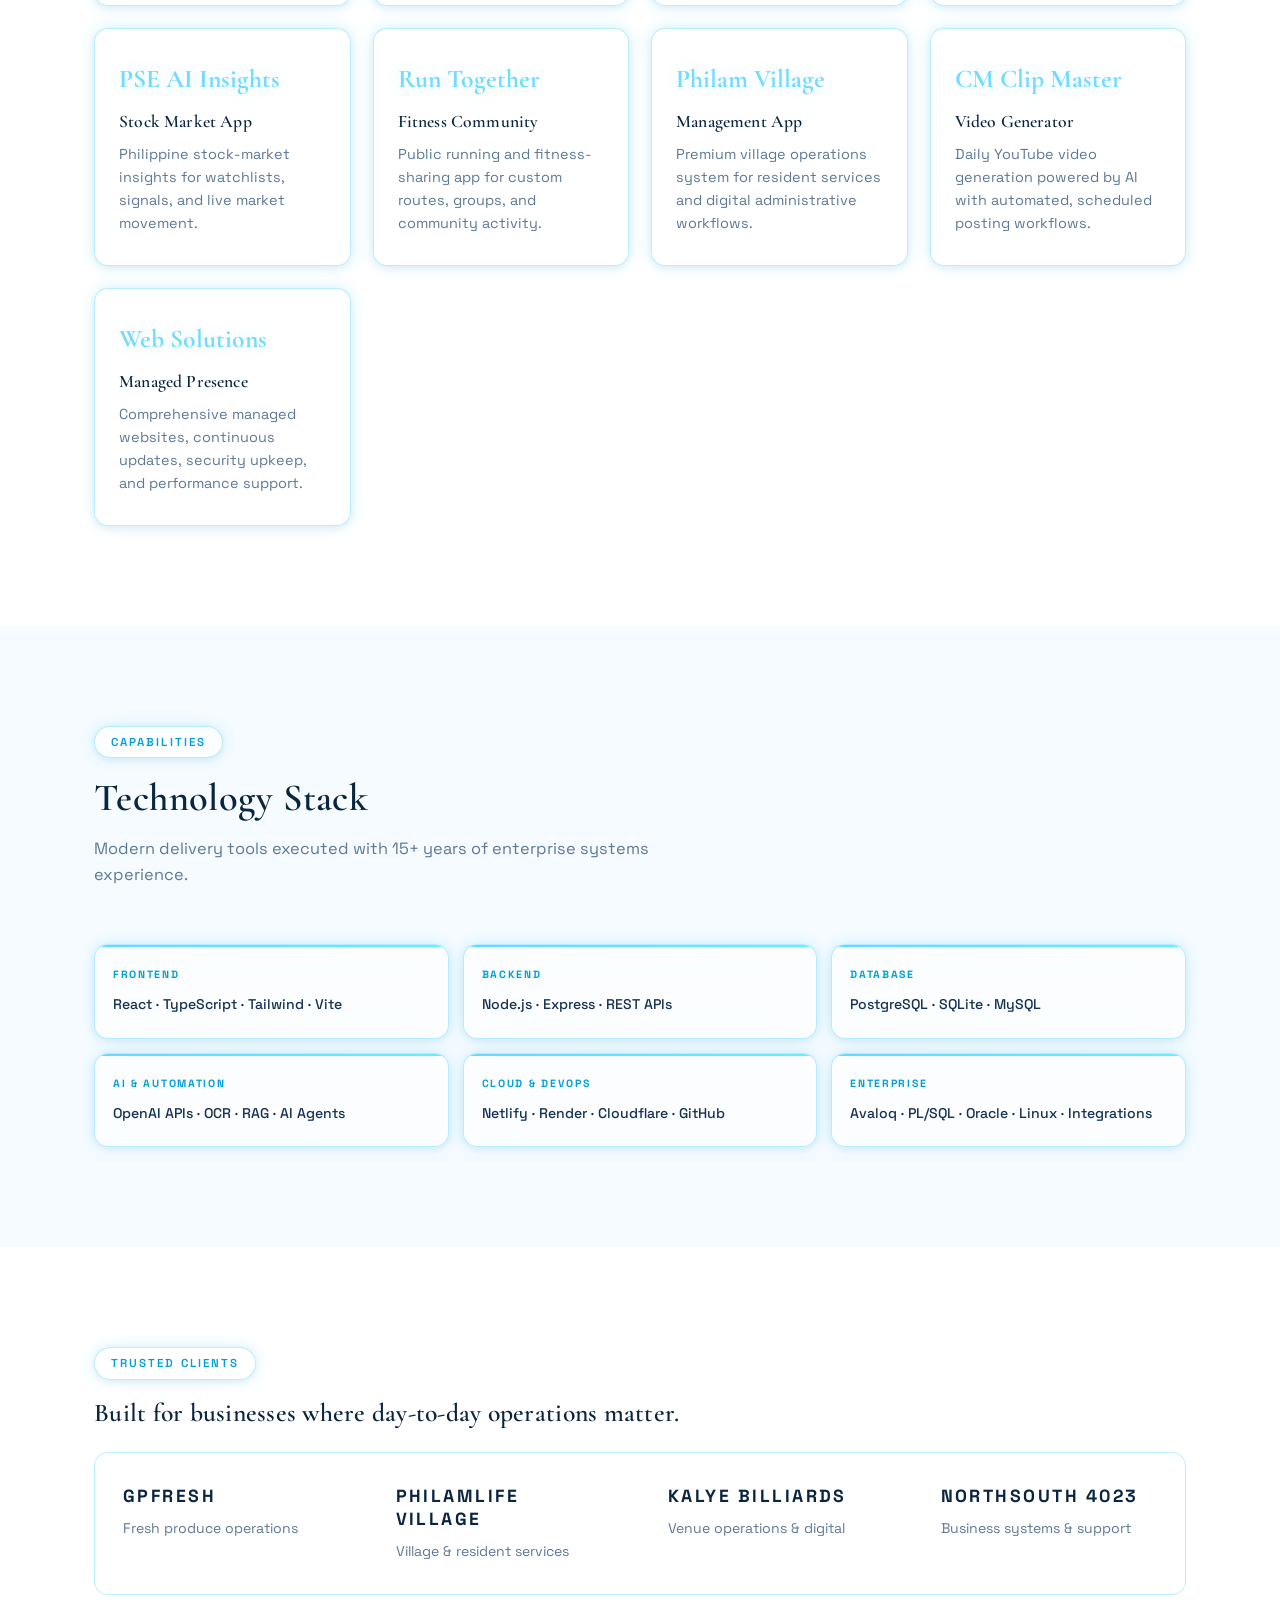
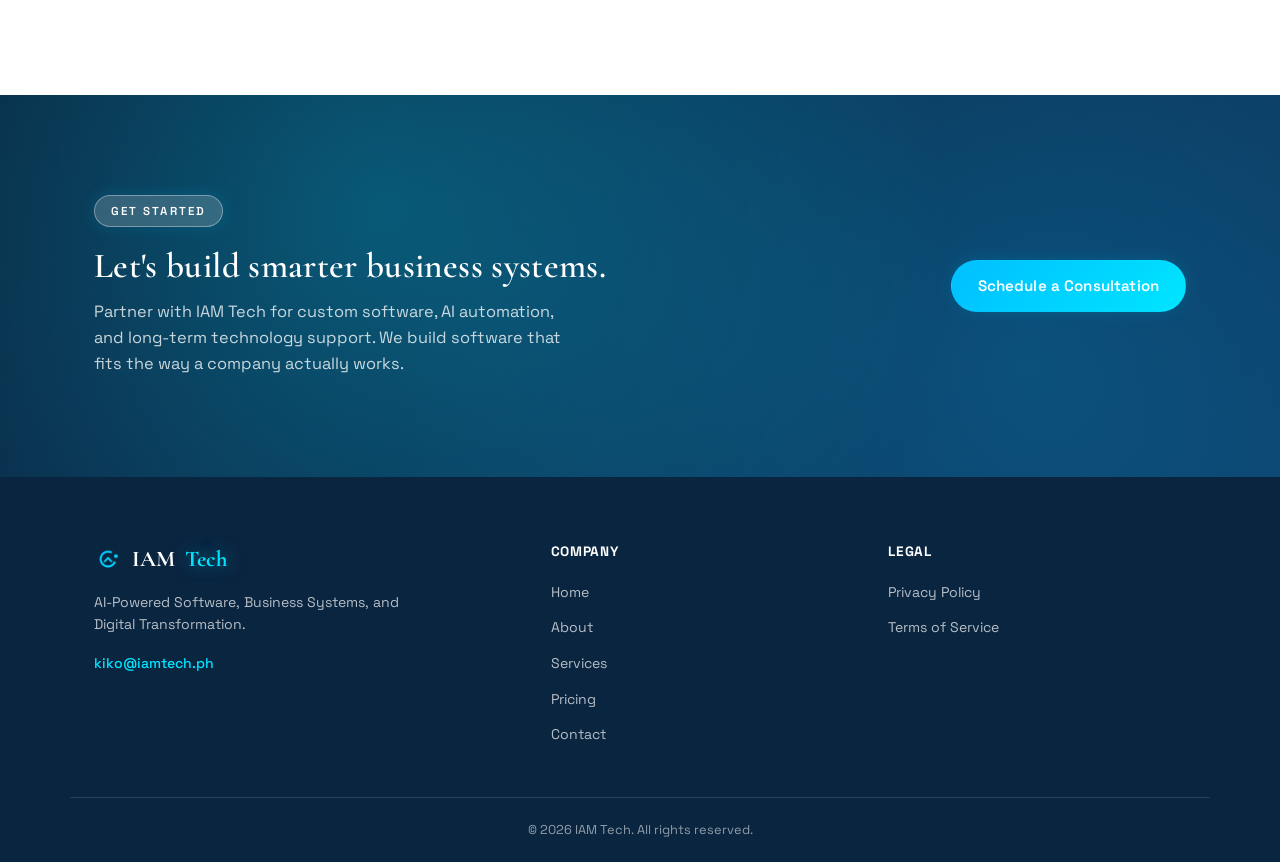
==== commit a7a40040: "updated" ====
--- a/index.html
+++ b/index.html
@@ -3,19 +3,19 @@
 <head>
   <meta charset="UTF-8" />
   <meta name="viewport" content="width=device-width, initial-scale=1.0" />
-  <title>IAM Tech Lab — Enterprise Technology Solutions</title>
-
-  <meta name="description" content="IAM Tech Lab partners with mid-sized organizations on web and application development, systems architecture, and technology strategy — delivered with enterprise-grade rigor and transparency." />
+  <title>IAM Tech — AI-Powered Software & Business Systems</title>
+
+  <meta name="description" content="Secure custom systems, automation, and practical digital tools for businesses ready to modernize operations." />
 
   <meta property="og:type" content="website" />
-  <meta property="og:title" content="IAM Tech Lab — Enterprise Technology Solutions" />
-  <meta property="og:description" content="We design, implement, and manage technology systems that reduce operational risk, accelerate delivery, and create measurable competitive advantage." />
+  <meta property="og:title" content="IAM Tech — AI-Powered Software & Business Systems" />
+  <meta property="og:description" content="We help businesses move from manual, fragmented workflows to secure digital systems that improve visibility, automate repeat work, and support faster decisions." />
   <meta property="og:image" content="https://www.iamtech.ph/photos/company_logo.png" />
   <meta property="og:url" content="https://www.iamtech.ph/" />
 
   <meta name="twitter:card" content="summary_large_image" />
-  <meta name="twitter:title" content="IAM Tech Lab — Enterprise Technology Solutions" />
-  <meta name="twitter:description" content="Enterprise-grade technology strategy and execution for mid-sized organizations." />
+  <meta name="twitter:title" content="IAM Tech — AI-Powered Software & Business Systems" />
+  <meta name="twitter:description" content="Enterprise-level experience, startup-speed execution, and practical pricing." />
 
   <link rel="preconnect" href="https://fonts.googleapis.com" />
   <link rel="preconnect" href="https://fonts.gstatic.com" crossorigin />
@@ -40,10 +40,10 @@
   <header class="site-header">
     <div class="container nav-wrapper">
       <a href="index.html" class="logo-block">
-        <img src="photos/company_logo.png" alt="IAM Tech Lab" class="logo-icon" width="36" height="36" />
+        <img src="photos/company_logo.png" alt="IAM Tech" class="logo-icon" width="36" height="36" />
         <span class="logo-text">
-          <span class="logo">IAM <span>Tech Lab</span></span>
-          <span class="logo-tagline">Enterprise Technology Solutions</span>
+          <span class="logo">IAM <span>Tech</span></span>
+          <span class="logo-tagline">AI-Powered Systems</span>
         </span>
       </a>
 
@@ -76,18 +76,16 @@
   <section id="hero" class="hero">
     <div class="container hero-content">
       <div class="hero-text-wrap">
-        <span class="eyebrow-tag">IAM TECH LAB</span>
-        <p class="eyebrow">Enterprise Technology Solutions</p>
-        <h1>Technology built, simply to <span class="halo-text">perform.</span></h1>
+        <span class="eyebrow-tag">IAM TECH</span>
+        <p class="eyebrow">Business Modernization</p>
+        <h1>Operations built, simply to <span class="halo-text">scale.</span></h1>
         <p class="hero-text">
-          We help businesses build modern applications, connect existing
-          tools, and apply AI-powered automation for clearer, more efficient
-          operations.
+          Secure custom systems, automation, and practical digital tools for businesses ready to modernize operations. We help teams move from manual, fragmented workflows to intelligent software.
         </p>
 
         <div class="hero-buttons">
           <a href="contact.html" class="btn btn-primary">Schedule a Consultation</a>
-          <a href="services.html" class="btn btn-secondary">View Services</a>
+          <a href="services.html" class="btn btn-secondary">View Solutions</a>
         </div>
 
         <p id="tipMessage" class="tip-message" role="status" aria-live="polite" aria-label="Tech insight"></p>
@@ -99,199 +97,269 @@
 
     <div class="hero-stats">
       <div class="hero-stat">
-        <h3>Built Around Your Workflow</h3>
-        <p>The system fits your users, approvals, and day-to-day operations.</p>
+        <h3>Custom-Fit Systems</h3>
+        <p>Software designed around actual business operations, not technology theater.</p>
       </div>
       <div class="hero-stat">
-        <h3>Connected to Your Stack</h3>
-        <p>We work with the tools you already use instead of forcing a reset.</p>
+        <h3>Fast MVP & Launch</h3>
+        <p>Rapid, usable releases to improve workflows before facing long delays.</p>
       </div>
       <div class="hero-stat">
-        <h3>Visibility That Stays Live</h3>
-        <p>Dashboards and alerts keep teams closer to what is happening.</p>
+        <h3>AI-Ready Architecture</h3>
+        <p>Built for future automation, intelligent agents, and organizational scale.</p>
       </div>
       <div class="hero-stat">
-        <h3>Delivered With Rigor</h3>
-        <p>Clear milestones, written updates, and no surprises at every stage.</p>
-      </div>
-    </div>
-  </section>
-
-  <section id="why-us" class="section">
+        <h3>Long-Term Partnership</h3>
+        <p>Continuous support, software maintenance, and product evolution after go-live.</p>
+      </div>
+    </div>
+  </section>
+
+  <!-- 1. Expanded Solutions -->
+  <section id="solutions" class="section">
     <div class="container">
-      <span class="eyebrow-tag">OUR ADVANTAGE</span>
+      <span class="eyebrow-tag">WHAT WE DO</span>
 
       <div class="section-heading-row">
         <div class="section-heading-text">
-          <h2>A technology partner that operates with the rigor your business demands.</h2>
+          <h2>Affordable, secure, and scalable systems for faster operations.</h2>
           <p class="section-subtitle">
-            We combine technical depth with clear communication and disciplined delivery —
-            so every engagement produces outcomes you can measure.
+            We build digital tools that centralize work, reduce manual effort, and give owners and managers the visibility they need to grow with control.
           </p>
         </div>
-        <a href="contact.html" class="btn btn-outline section-heading-cta">Talk to Our Team</a>
+        <a href="contact.html" class="btn btn-outline section-heading-cta">Discuss a Solution</a>
       </div>
 
       <div class="value-grid">
         <div class="value-card">
           <div class="value-card-icon">
+            <svg width="28" height="28" viewBox="0 0 24 24" fill="none" stroke="currentColor" stroke-width="2" stroke-linecap="round" stroke-linejoin="round"><rect x="2" y="3" width="20" height="14" rx="2"/><line x1="8" y1="21" x2="16" y2="21"/><line x1="12" y1="17" x2="12" y2="21"/></svg>
+          </div>
+          <h3>Custom business systems</h3>
+          <p>Purpose-built web and mobile apps tailored for daily operations.</p>
+        </div>
+        <div class="value-card">
+          <div class="value-card-icon">
+            <svg width="28" height="28" viewBox="0 0 24 24" fill="none" stroke="currentColor" stroke-width="2" stroke-linecap="round" stroke-linejoin="round"><circle cx="12" cy="12" r="10"/><polyline points="12 6 12 12 16 14"/></svg>
+          </div>
+          <h3>AI workflow automation</h3>
+          <p>Repeatable tasks and generation accelerated by intelligent AI agents.</p>
+        </div>
+        <div class="value-card">
+          <div class="value-card-icon">
             <svg width="28" height="28" viewBox="0 0 24 24" fill="none" stroke="currentColor" stroke-width="2" stroke-linecap="round" stroke-linejoin="round"><path d="M12 22s8-4 8-10V5l-8-3-8 3v7c0 6 8 10 8 10z"/></svg>
           </div>
-          <h3>Transparent Delivery</h3>
-          <p>Every engagement includes structured milestones, written status updates, and clear escalation paths — no ambiguity, no surprises.</p>
+          <h3>Website management</h3>
+          <p>Managed websites, systematic updates, security upkeep, and performance support.</p>
         </div>
         <div class="value-card">
           <div class="value-card-icon">
             <svg width="28" height="28" viewBox="0 0 24 24" fill="none" stroke="currentColor" stroke-width="2" stroke-linecap="round" stroke-linejoin="round"><rect x="2" y="3" width="6" height="6" rx="1"/><rect x="16" y="3" width="6" height="6" rx="1"/><rect x="9" y="9" width="6" height="6" rx="1"/><rect x="2" y="15" width="6" height="6" rx="1"/><rect x="16" y="15" width="6" height="6" rx="1"/></svg>
           </div>
-          <h3>Seamless Integration</h3>
-          <p>We work within your existing infrastructure, vendor relationships, and workflows — augmenting what you have rather than displacing it.</p>
-        </div>
-        <div class="value-card">
-          <div class="value-card-icon">
-            <svg width="28" height="28" viewBox="0 0 24 24" fill="none" stroke="currentColor" stroke-width="2" stroke-linecap="round" stroke-linejoin="round"><circle cx="12" cy="12" r="10"/><polyline points="12 6 12 12 16 14"/></svg>
-          </div>
-          <h3>Sustained Accountability</h3>
-          <p>Our relationship doesn't end at deployment. We provide structured post-launch support and regular performance reviews to protect your investment.</p>
+          <h3>Process digitization</h3>
+          <p>Manual, paper-heavy workflows converted into secure, trackable digital systems.</p>
+        </div>
+        <div class="value-card">
+          <div class="value-card-icon">
+            <svg width="28" height="28" viewBox="0 0 24 24" fill="none" stroke="currentColor" stroke-width="2" stroke-linecap="round" stroke-linejoin="round"><rect x="5" y="2" width="14" height="20" rx="2" ry="2"/><line x1="12" y1="18" x2="12.01" y2="18"/></svg>
+          </div>
+          <h3>Web &amp; mobile apps</h3>
+          <p>Modern customer and internal experiences built for speed and reliability.</p>
         </div>
         <div class="value-card">
           <div class="value-card-icon">
             <svg width="28" height="28" viewBox="0 0 24 24" fill="none" stroke="currentColor" stroke-width="2" stroke-linecap="round" stroke-linejoin="round"><line x1="18" y1="20" x2="18" y2="10"/><line x1="12" y1="20" x2="12" y2="4"/><line x1="6" y1="20" x2="6" y2="14"/><line x1="2" y1="20" x2="22" y2="20"/></svg>
           </div>
-          <h3>Measurable ROI</h3>
-          <p>We establish baselines and success criteria before work begins, so every deliverable can be evaluated against clear business outcomes.</p>
-        </div>
-      </div>
-    </div>
-  </section>
-
-  <section id="process" class="section alt-bg">
+          <h3>Operations dashboards</h3>
+          <p>Live visibility into business performance, inventory, and daily work.</p>
+        </div>
+        <div class="value-card">
+          <div class="value-card-icon">
+            <svg width="28" height="28" viewBox="0 0 24 24" fill="none" stroke="currentColor" stroke-width="2" stroke-linecap="round" stroke-linejoin="round"><path d="M21 16V8a2 2 0 0 0-1-1.73l-7-4a2 2 0 0 0-2 0l-7 4A2 2 0 0 0 3 8v8a2 2 0 0 0 1 1.73l7 4a2 2 0 0 0 2 0l7-4A2 2 0 0 0 21 16z"/><polyline points="3.27 6.96 12 12.01 20.73 6.96"/><line x1="12" y1="22.08" x2="12" y2="12"/></svg>
+          </div>
+          <h3>System integrations</h3>
+          <p>Custom APIs and data flows built to connect your existing tools.</p>
+        </div>
+        <div class="value-card">
+          <div class="value-card-icon">
+            <svg width="28" height="28" viewBox="0 0 24 24" fill="none" stroke="currentColor" stroke-width="2" stroke-linecap="round" stroke-linejoin="round"><path d="M17 21v-2a4 4 0 0 0-4-4H5a4 4 0 0 0-4 4v2"></path><circle cx="9" cy="7" r="4"></circle><path d="M23 21v-2a4 4 0 0 0-3-3.87"></path><path d="M16 3.13a4 4 0 0 1 0 7.75"></path></svg>
+          </div>
+          <h3>Ongoing partnership</h3>
+          <p>Dedicated support, platform improvements, and long-term product evolution.</p>
+        </div>
+      </div>
+    </div>
+  </section>
+
+  <!-- 2. Featured Product Spotlight -->
+  <section id="featured-product" class="section alt-bg">
+    <div class="container about-split">
+      <div class="about-copy">
+        <span class="eyebrow-tag">OPERATIONS AI</span>
+        <h2>Fresh Produce AI Delivery Planner</h2>
+        <p class="about-text">
+          Fresh-produce operations, planned smarter from purchase order to delivery.
+        </p>
+        <p class="about-text about-text-secondary">
+          A purpose-built platform (GP Fresh) for fruit and vegetable distributors that need tighter control over orders, inventory, routing, teams, invoices, and daily dispatch.
+        </p>
+
+        <div class="about-pillars" style="grid-template-columns: repeat(2, 1fr);">
+          <div class="about-pillar">
+            <span class="about-pillar-label">AI Order capture</span>
+            <p>Purchase order tracking</p>
+          </div>
+          <div class="about-pillar">
+            <span class="about-pillar-label">AI Plan</span>
+            <p>Delivery routing &amp; capacity</p>
+          </div>
+          <div class="about-pillar">
+            <span class="about-pillar-label">Dispatch</span>
+            <p>Driver &amp; helper assignment</p>
+          </div>
+          <div class="about-pillar">
+            <span class="about-pillar-label">Dashboard</span>
+            <p>Inventory &amp; sales invoices</p>
+          </div>
+        </div>
+      </div>
+
+      <div class="about-image image-placeholder" style="aspect-ratio: 4/3;">
+        <div class="image-placeholder-inner">
+          <svg width="48" height="48" viewBox="0 0 24 24" fill="none" stroke="currentColor" stroke-width="1.5" stroke-linecap="round" stroke-linejoin="round"><rect x="3" y="3" width="18" height="18" rx="2" ry="2"/><line x1="3" y1="9" x2="21" y2="9"/><line x1="9" y1="21" x2="9" y2="9"/></svg>
+          <p>GP Fresh Platform Dashboard</p>
+        </div>
+      </div>
+    </div>
+  </section>
+
+  <!-- 3. Full Product Showcase -->
+  <section id="products" class="section">
     <div class="container">
-      <span class="eyebrow-tag">HOW WE WORK</span>
+      <span class="eyebrow-tag">PRODUCT SHOWCASE</span>
       <div class="section-heading-row">
         <div class="section-heading-text">
-          <h2>A structured engagement model designed to minimize risk and accelerate outcomes.</h2>
+          <h2>A growing portfolio of AI-ready platforms and business systems.</h2>
           <p class="section-subtitle">
-            From the first conversation to post-launch, every phase is deliberately
-            sequenced to protect your timelines and budget.
+            We build and maintain specialized digital products that drive distinct business advantages across industries.
           </p>
         </div>
-        <a href="contact.html" class="btn btn-outline section-heading-cta">Start the Conversation</a>
       </div>
 
       <div class="process-grid">
         <div class="process-step">
-          <div class="process-num">01</div>
-          <h3>Discovery &amp; Alignment</h3>
-          <p>We begin with a structured discovery session to map your current environment, clarify objectives, and identify risks — establishing shared expectations before any work begins.</p>
-        </div>
-        <div class="process-step">
-          <div class="process-num">02</div>
-          <h3>Scope &amp; Proposal</h3>
-          <p>Based on discovery findings, we produce a detailed written scope of work, timeline, and investment estimate. No vague estimates or scope creep — everything is defined in writing.</p>
-        </div>
-        <div class="process-step">
-          <div class="process-num">03</div>
-          <h3>Build &amp; Deliver</h3>
-          <p>Our team executes against the agreed scope with regular check-ins, milestone sign-offs, and transparent progress reporting throughout the engagement lifecycle.</p>
-        </div>
-        <div class="process-step">
-          <div class="process-num">04</div>
-          <h3>Handover &amp; Support</h3>
-          <p>Every project closes with complete documentation, knowledge transfer, and a structured support arrangement — so your team is fully equipped to operate independently.</p>
-        </div>
-      </div>
-    </div>
-  </section>
-
-  <section id="pricing" class="section">
+          <div class="process-num" style="font-size: 1.6rem; margin-bottom: 12px;">GP Fresh</div>
+          <h3>AI Delivery Planner</h3>
+          <p>Trip planning, supply monitoring, and delivery intelligence for fruit and vegetable operations.</p>
+        </div>
+        <div class="process-step">
+          <div class="process-num" style="font-size: 1.6rem; margin-bottom: 12px;">AI Gold Trader</div>
+          <h3>Market Intelligence</h3>
+          <p>Gold-market intelligence with AI-assisted signals, tracking, and decision support.</p>
+        </div>
+        <div class="process-step">
+          <div class="process-num" style="font-size: 1.6rem; margin-bottom: 12px;">Miles Academy</div>
+          <h3>Learning Platform</h3>
+          <p>Modern learning platform for academies, cohorts, lessons, and learner progress tracking.</p>
+        </div>
+        <div class="process-step">
+          <div class="process-num" style="font-size: 1.6rem; margin-bottom: 12px;">MIA</div>
+          <h3>Marketing Assistant</h3>
+          <p>AI-supported content planning, campaign workflows, and automated marketing operations.</p>
+        </div>
+        <div class="process-step">
+          <div class="process-num" style="font-size: 1.6rem; margin-bottom: 12px;">PSE AI Insights</div>
+          <h3>Stock Market App</h3>
+          <p>Philippine stock-market insights for watchlists, signals, and live market movement.</p>
+        </div>
+        <div class="process-step">
+          <div class="process-num" style="font-size: 1.6rem; margin-bottom: 12px;">Run Together</div>
+          <h3>Fitness Community</h3>
+          <p>Public running and fitness-sharing app for custom routes, groups, and community activity.</p>
+        </div>
+        <div class="process-step">
+          <div class="process-num" style="font-size: 1.6rem; margin-bottom: 12px;">Philam Village</div>
+          <h3>Management App</h3>
+          <p>Premium village operations system for resident services and digital administrative workflows.</p>
+        </div>
+        <div class="process-step">
+          <div class="process-num" style="font-size: 1.6rem; margin-bottom: 12px;">CM Clip Master</div>
+          <h3>Video Generator</h3>
+          <p>Daily YouTube video generation powered by AI with automated, scheduled posting workflows.</p>
+        </div>
+        <div class="process-step">
+          <div class="process-num" style="font-size: 1.6rem; margin-bottom: 12px;">Web Solutions</div>
+          <h3>Managed Presence</h3>
+          <p>Comprehensive managed websites, continuous updates, security upkeep, and performance support.</p>
+        </div>
+      </div>
+    </div>
+  </section>
+
+  <!-- 4. Tech Stack Layout -->
+  <section id="tech-stack" class="section alt-bg">
     <div class="container">
-      <span class="eyebrow-tag">PRICING</span>
-
+      <span class="eyebrow-tag">CAPABILITIES</span>
       <div class="section-heading-row">
         <div class="section-heading-text">
-          <h2>Engagement tiers built around your organization's scale and complexity.</h2>
+          <h2>Technology Stack</h2>
           <p class="section-subtitle">
-            All engagements begin with a discovery session. Final investment is scoped
-            to your specific requirements — no surprises, no hidden fees.
+            Modern delivery tools executed with 15+ years of enterprise systems experience.
           </p>
         </div>
-        <a href="contact.html" class="btn btn-outline section-heading-cta">Request a Quote</a>
-      </div>
-
-      <div class="pricing-grid">
-        <div class="pricing-card">
-          <p class="pricing-tier">Free Trial</p>
-          <p class="pricing-price">₱ 0</p>
-          <p class="pricing-desc">For organizations that want to experience our process firsthand before committing — a no-risk way to see how we work.</p>
-          <ul class="pricing-features">
-            <li>Initial consultation call</li>
-            <li>High-level needs assessment</li>
-            <li>Sample recommendation document</li>
-            <li>No commitment required</li>
-          </ul>
-          <a href="contact.html" class="btn btn-outline pricing-cta">Get Started</a>
-        </div>
-        <div class="pricing-card">
-          <p class="pricing-tier">Starter</p>
-          <p class="pricing-price">₱ 3,500 – 5,000</p>
-          <p class="pricing-desc">For organizations requiring a focused, single-scope engagement — such as a new web presence, a system audit, or a targeted technology assessment.</p>
-          <ul class="pricing-features">
-            <li>Dedicated project lead</li>
-            <li>Structured discovery session</li>
-            <li>Written scope of work</li>
-            <li>30-day post-launch support</li>
-          </ul>
-          <a href="contact.html" class="btn btn-outline pricing-cta">Get Started</a>
-        </div>
-        <div class="pricing-card pricing-card-featured">
-          <p class="pricing-badge">Most Popular</p>
-          <p class="pricing-tier">Growth</p>
-          <p class="pricing-price">₱ 6,000 – 12,000</p>
-          <p class="pricing-desc">For companies undertaking multi-phase projects, system integrations, or ongoing technology improvement programs requiring sustained expert involvement.</p>
-          <ul class="pricing-features">
-            <li>Senior consultant assignment</li>
-            <li>Multi-milestone delivery plan</li>
-            <li>Weekly progress reporting</li>
-            <li>90-day post-launch support</li>
-            <li>Team enablement sessions</li>
-          </ul>
-          <a href="contact.html" class="btn btn-primary pricing-cta">Get Started</a>
-        </div>
-        <div class="pricing-card">
-          <p class="pricing-tier">Scale</p>
-          <p class="pricing-price">₱ 20,000+</p>
-          <p class="pricing-desc">For large organizations requiring a comprehensive technology partnership — spanning strategy, implementation, and long-term advisory across multiple workstreams.</p>
-          <ul class="pricing-features">
-            <li>Dedicated technology partner</li>
-            <li>Full-lifecycle project ownership</li>
-            <li>Executive stakeholder reporting</li>
-            <li>Priority support &amp; SLA agreement</li>
-            <li>Quarterly strategic reviews</li>
-          </ul>
-          <a href="contact.html" class="btn btn-outline pricing-cta">Get Started</a>
-        </div>
-      </div>
-    </div>
-  </section>
-
-  <section class="section testimonial-section alt-bg">
+      </div>
+
+      <div class="about-pillars">
+        <div class="about-pillar">
+          <span class="about-pillar-label">Frontend</span>
+          <p style="font-weight: 500; color: var(--color-text);">React &middot; TypeScript &middot; Tailwind &middot; Vite</p>
+        </div>
+        <div class="about-pillar">
+          <span class="about-pillar-label">Backend</span>
+          <p style="font-weight: 500; color: var(--color-text);">Node.js &middot; Express &middot; REST APIs</p>
+        </div>
+        <div class="about-pillar">
+          <span class="about-pillar-label">Database</span>
+          <p style="font-weight: 500; color: var(--color-text);">PostgreSQL &middot; SQLite &middot; MySQL</p>
+        </div>
+        <div class="about-pillar">
+          <span class="about-pillar-label">AI &amp; Automation</span>
+          <p style="font-weight: 500; color: var(--color-text);">OpenAI APIs &middot; OCR &middot; RAG &middot; AI Agents</p>
+        </div>
+        <div class="about-pillar">
+          <span class="about-pillar-label">Cloud &amp; DevOps</span>
+          <p style="font-weight: 500; color: var(--color-text);">Netlify &middot; Render &middot; Cloudflare &middot; GitHub</p>
+        </div>
+        <div class="about-pillar">
+          <span class="about-pillar-label">Enterprise</span>
+          <p style="font-weight: 500; color: var(--color-text);">Avaloq &middot; PL/SQL &middot; Oracle &middot; Linux &middot; Integrations</p>
+        </div>
+      </div>
+    </div>
+  </section>
+
+  <!-- 5. Client Banner -->
+  <section id="clients" class="section">
     <div class="container">
-      <span class="eyebrow-tag">CLIENT PERSPECTIVE</span>
-      <div class="testimonial-block">
-        <blockquote class="testimonial-quote">
-          "IAM Tech Lab delivered a complete infrastructure overhaul on time and within budget.
-          What distinguished them was the clarity of their communication at every stage — our
-          leadership team always knew exactly where things stood."
-        </blockquote>
-        <div class="testimonial-attribution">
-          <div class="testimonial-avatar" aria-label="Client headshot placeholder">
-            <svg width="28" height="28" viewBox="0 0 24 24" fill="none" stroke="currentColor" stroke-width="1.5"><circle cx="12" cy="8" r="4"/><path d="M4 20c0-4 3.6-7 8-7s8 3 8 7"/></svg>
-          </div>
-          <div>
-            <p class="testimonial-name">J. Santos</p>
-            <p class="testimonial-company">Operations Director, Logistics Firm</p>
-          </div>
+      <span class="eyebrow-tag">TRUSTED CLIENTS</span>
+      <h2 style="font-size: 1.6rem; margin-bottom: 24px;">Built for businesses where day-to-day operations matter.</h2>
+      
+      <div class="hero-stats" style="border: 1px solid var(--glass-border); border-radius: 14px; background: var(--glass-fill); backdrop-filter: blur(var(--glass-blur));">
+        <div class="hero-stat" style="background: transparent;">
+          <h3 style="color: var(--color-primary); font-size: 1.1rem;">GPFresh</h3>
+          <p style="color: var(--color-text-light);">Fresh produce operations</p>
+        </div>
+        <div class="hero-stat" style="background: transparent;">
+          <h3 style="color: var(--color-primary); font-size: 1.1rem;">Philamlife Village</h3>
+          <p style="color: var(--color-text-light);">Village &amp; resident services</p>
+        </div>
+        <div class="hero-stat" style="background: transparent;">
+          <h3 style="color: var(--color-primary); font-size: 1.1rem;">Kalye Billiards</h3>
+          <p style="color: var(--color-text-light);">Venue operations &amp; digital</p>
+        </div>
+        <div class="hero-stat" style="background: transparent;">
+          <h3 style="color: var(--color-primary); font-size: 1.1rem;">Northsouth 4023</h3>
+          <p style="color: var(--color-text-light);">Business systems &amp; support</p>
         </div>
       </div>
     </div>
@@ -301,10 +369,9 @@
     <div class="container final-cta">
       <div class="final-cta-text">
         <span class="eyebrow-tag eyebrow-tag-light">GET STARTED</span>
-        <h2>Ready to move forward? Let's define the right engagement for your organization.</h2>
+        <h2>Let's build smarter business systems.</h2>
         <p class="section-subtitle final-cta-sub">
-          Schedule a no-obligation discovery call with a senior consultant.
-          We'll assess your needs and outline a clear path forward within 48 hours.
+          Partner with IAM Tech for custom software, AI automation, and long-term technology support. We build software that fits the way a company actually works.
         </p>
       </div>
       <a href="contact.html" class="btn btn-primary final-cta-btn">Schedule a Consultation</a>
@@ -315,12 +382,11 @@
     <div class="container footer-grid">
       <div class="footer-brand">
         <p class="footer-logo">
-          <img src="photos/company_logo.png" alt="IAM Tech Lab" class="footer-logo-icon" width="28" height="28" />
-          IAM <span>Tech Lab</span>
+          <img src="photos/company_logo.png" alt="IAM Tech" class="footer-logo-icon" width="28" height="28" />
+          IAM <span>Tech</span>
         </p>
         <p class="footer-blurb">
-          Enterprise technology solutions — web development, systems architecture,
-          digital strategy, and organizational technology enablement.
+          AI-Powered Software, Business Systems, and Digital Transformation.
         </p>
         <p class="footer-contact">
           <a href="mailto:kiko@iamtech.ph">kiko@iamtech.ph</a>
@@ -348,7 +414,7 @@
     </div>
 
     <div class="container footer-bottom">
-      <p>&copy; 2026 IAM Tech Lab. All rights reserved.</p>
+      <p>&copy; 2026 IAM Tech. All rights reserved.</p>
     </div>
   </footer>
 
--- a/style.css
+++ b/style.css
@@ -1246,6 +1246,20 @@
 }
 
 /* ---------- 14. Contact form ---------- */
+
+/* Contact page layout — replaces the inline styles removed from the HTML
+   so responsive overrides in media queries can win without !important */
+.contact-section {
+  padding-top: 150px;
+  min-height: 100vh;
+}
+
+.contact-grid {
+  align-items: start;
+  grid-template-columns: 1fr 1.1fr;
+  gap: 64px;
+}
+
 #contact h2 {
   font-size: clamp(1.8rem, 3vw, 2.3rem);
   margin-bottom: 14px;
@@ -1269,6 +1283,12 @@
   display: grid;
   grid-template-columns: repeat(2, 1fr);
   gap: 20px;
+}
+
+/* When a form-row has 3 children (the selects row), let them wrap
+   so all three get full attention on narrower viewports */
+.form-row > :nth-child(3):last-child {
+  grid-column: 1 / -1;
 }
 
 .form-group {
@@ -1451,9 +1471,14 @@
 }
 
 @media (max-width: 768px) {
+  /* .site-header is `position: fixed`, so it's the containing block
+     for .main-nav here. Anchoring with top: 100% instead of a
+     hardcoded pixel value means the dropdown always sits flush
+     against the header's real bottom edge — even when the logo
+     wraps to two lines and the header grows taller than expected. */
   .main-nav {
-    position: fixed;
-    top: 69px;
+    position: absolute;
+    top: 100%;
     left: 0;
     right: 0;
     z-index: 99;
@@ -1461,16 +1486,17 @@
     backdrop-filter: blur(var(--glass-blur));
     -webkit-backdrop-filter: blur(var(--glass-blur));
     border-bottom: none;
+    border-radius: 0 0 16px 16px;
     max-height: 0;
     overflow: hidden;
-    transition: max-height 0.3s ease, border-bottom-color 0.3s ease;
+    transition: max-height 0.3s ease, border-bottom-color 0.3s ease, box-shadow 0.3s ease;
     box-shadow: none;
   }
 
   .main-nav.active {
     max-height: 400px;
     border-bottom: 1px solid var(--glass-border);
-    box-shadow: 0 8px 24px rgba(0, 0, 0, 0.12);
+    box-shadow: 0 16px 32px rgba(0, 0, 0, 0.18);
   }
 
   .main-nav ul {
@@ -1479,6 +1505,18 @@
     gap: 16px;
   }
 
+  /* .site-header .main-nav a sets white text for the dark desktop
+     bar; once the nav collapses into the mobile dropdown it sits on
+     var(--color-bg) instead, so the link color must be re-pointed
+     to the theme-aware text color or it goes invisible in light mode. */
+  .site-header .main-nav a {
+    color: var(--color-text);
+  }
+
+  .site-header .main-nav a:hover {
+    color: var(--color-accent-dark);
+  }
+
   .mobile-menu-toggle {
     display: block;
   }
@@ -1491,12 +1529,30 @@
     display: flex;
   }
 
+  /* !important is required on this group: about.html, services.html,
+     and index.html set fixed column counts via inline
+     style="grid-template-columns: ..." on these same elements, which
+     otherwise beats any non-!important rule in this stylesheet
+     regardless of media query. */
   .value-grid,
   .services-grid,
   .process-grid,
   .hero-stats,
-  .footer-grid {
-    grid-template-columns: 1fr;
+  .footer-grid,
+  .grid-2x2,
+  .about-pillars {
+    grid-template-columns: 1fr !important;
+  }
+
+  /* Same inline-style problem on contact.html and services.html:
+     .about-split carries an inline 2-column override that the
+     1024px rule above can't beat. !important here forces the stack. */
+  .about-split,
+  .pricing-hero-split,
+  .responsibility-panel,
+  .scale-deep-dive {
+    grid-template-columns: 1fr !important;
+    gap: 32px !important;
   }
 
   .section-heading-row {
@@ -1519,6 +1575,50 @@
 
   .contact-form-dark {
     padding: 26px;
+  }
+
+  /* ---- Contact page mobile fixes ---- */
+
+  /* The contact section has inline padding-top:150px — override it */
+  #contact.section {
+    padding-top: 100px !important;
+  }
+
+  .contact-section {
+    padding-top: 100px;
+  }
+
+  .contact-grid {
+    grid-template-columns: 1fr;
+    gap: 32px;
+  }
+
+  /* The contact image should be shorter on mobile so the form is
+     reached sooner without excessive scrolling */
+  .contact-right-column .about-image img {
+    aspect-ratio: 16 / 7;
+  }
+
+  /* The three-select form-row: stack all on mobile */
+  .form-row {
+    grid-template-columns: 1fr !important;
+  }
+
+  /* Reset the "third child spans full row" trick since we're
+     already fully stacked */
+  .form-row > :nth-child(3):last-child {
+    grid-column: auto;
+  }
+
+  /* Ensure the modal action buttons stack on very small screens */
+  .modal-actions {
+    flex-direction: column-reverse;
+    gap: 12px;
+  }
+
+  .modal-actions .btn {
+    width: 100%;
+    justify-content: center;
   }
 }
 
@@ -1530,6 +1630,18 @@
 
   .hero-buttons .btn {
     width: 100%;
+  }
+
+  /* Give the contact form more breathing room on small phones */
+  .contact-form-dark {
+    padding: 20px 16px;
+  }
+
+  /* Ensure selects/inputs are not clipped on small phones */
+  .form-group input,
+  .form-group select,
+  .form-group textarea {
+    font-size: 1rem; /* prevents iOS auto-zoom on focus */
   }
 }
 
@@ -1800,7 +1912,13 @@
     gap: 32px;
   }
 
+  /* .next-step-box is `display: flex`, not grid, so the
+     grid-template-columns rule above does nothing to it — it needs
+     flex-direction: column to actually stack the heading above the
+     button instead of squeezing them into a row. */
   .next-step-box {
+    flex-direction: column;
+    align-items: center;
     text-align: center;
     justify-content: center;
     padding: 40px;
@@ -1817,4 +1935,106 @@
   body > section:first-of-type:not(.hero) {
     padding-top: 110px !important;
   }
+}
+
+/* ---------- 25. Confirmation Modal ---------- */
+.modal {
+  position: fixed;
+  inset: 0;
+  z-index: 9999;
+  display: flex;
+  align-items: center;
+  justify-content: center;
+  opacity: 1;
+  visibility: visible;
+  transition: opacity 0.3s ease, visibility 0.3s ease;
+}
+
+.modal.hidden {
+  opacity: 0;
+  visibility: hidden;
+  pointer-events: none;
+}
+
+.modal-overlay {
+  position: absolute;
+  inset: 0;
+  background: rgba(10, 37, 64, 0.7);
+  backdrop-filter: blur(8px);
+  -webkit-backdrop-filter: blur(8px);
+}
+
+.modal-content {
+  position: relative;
+  z-index: 2;
+  background: var(--glass-fill);
+  border: 1px solid var(--glass-border);
+  border-radius: var(--radius);
+  padding: 40px;
+  max-width: 500px;
+  width: 90%;
+  box-shadow: var(--shadow-glow-lg);
+  backdrop-filter: blur(var(--glass-blur)) saturate(150%);
+  -webkit-backdrop-filter: blur(var(--glass-blur)) saturate(150%);
+  transform: translateY(0);
+  transition: transform 0.3s ease;
+}
+
+.modal.hidden .modal-content {
+  transform: translateY(20px);
+}
+
+.modal-content h3 {
+  margin-top: 12px;
+  margin-bottom: 8px;
+  font-size: 2rem;
+}
+
+/* Placed after the base .modal-content rule above (not inside the
+   earlier 768px block) on purpose: same selector/specificity, so
+   whichever comes later in the file wins the cascade once the media
+   query matches. Putting it earlier in the file would have it
+   silently overridden by the unconditional rule above. */
+@media (max-width: 768px) {
+  .modal-content {
+    width: 95%;
+    max-height: 90vh;
+    overflow-y: auto;
+    padding: 24px;
+  }
+}
+
+.summary-list {
+  background: var(--glass-fill-strong);
+  border: 1px solid var(--glass-border);
+  border-radius: 8px;
+  padding: 20px;
+  margin-bottom: 30px;
+  display: flex;
+  flex-direction: column;
+  gap: 12px;
+}
+
+.summary-list li {
+  font-size: 0.95rem;
+  color: var(--color-text-light);
+  display: flex;
+  justify-content: space-between;
+  border-bottom: 1px solid rgba(0, 191, 255, 0.1);
+  padding-bottom: 8px;
+}
+
+.summary-list li:last-child {
+  border-bottom: none;
+  padding-bottom: 0;
+}
+
+.summary-list strong {
+  color: var(--color-primary);
+}
+
+.modal-actions {
+  display: flex;
+  gap: 16px;
+  justify-content: flex-end;
 }
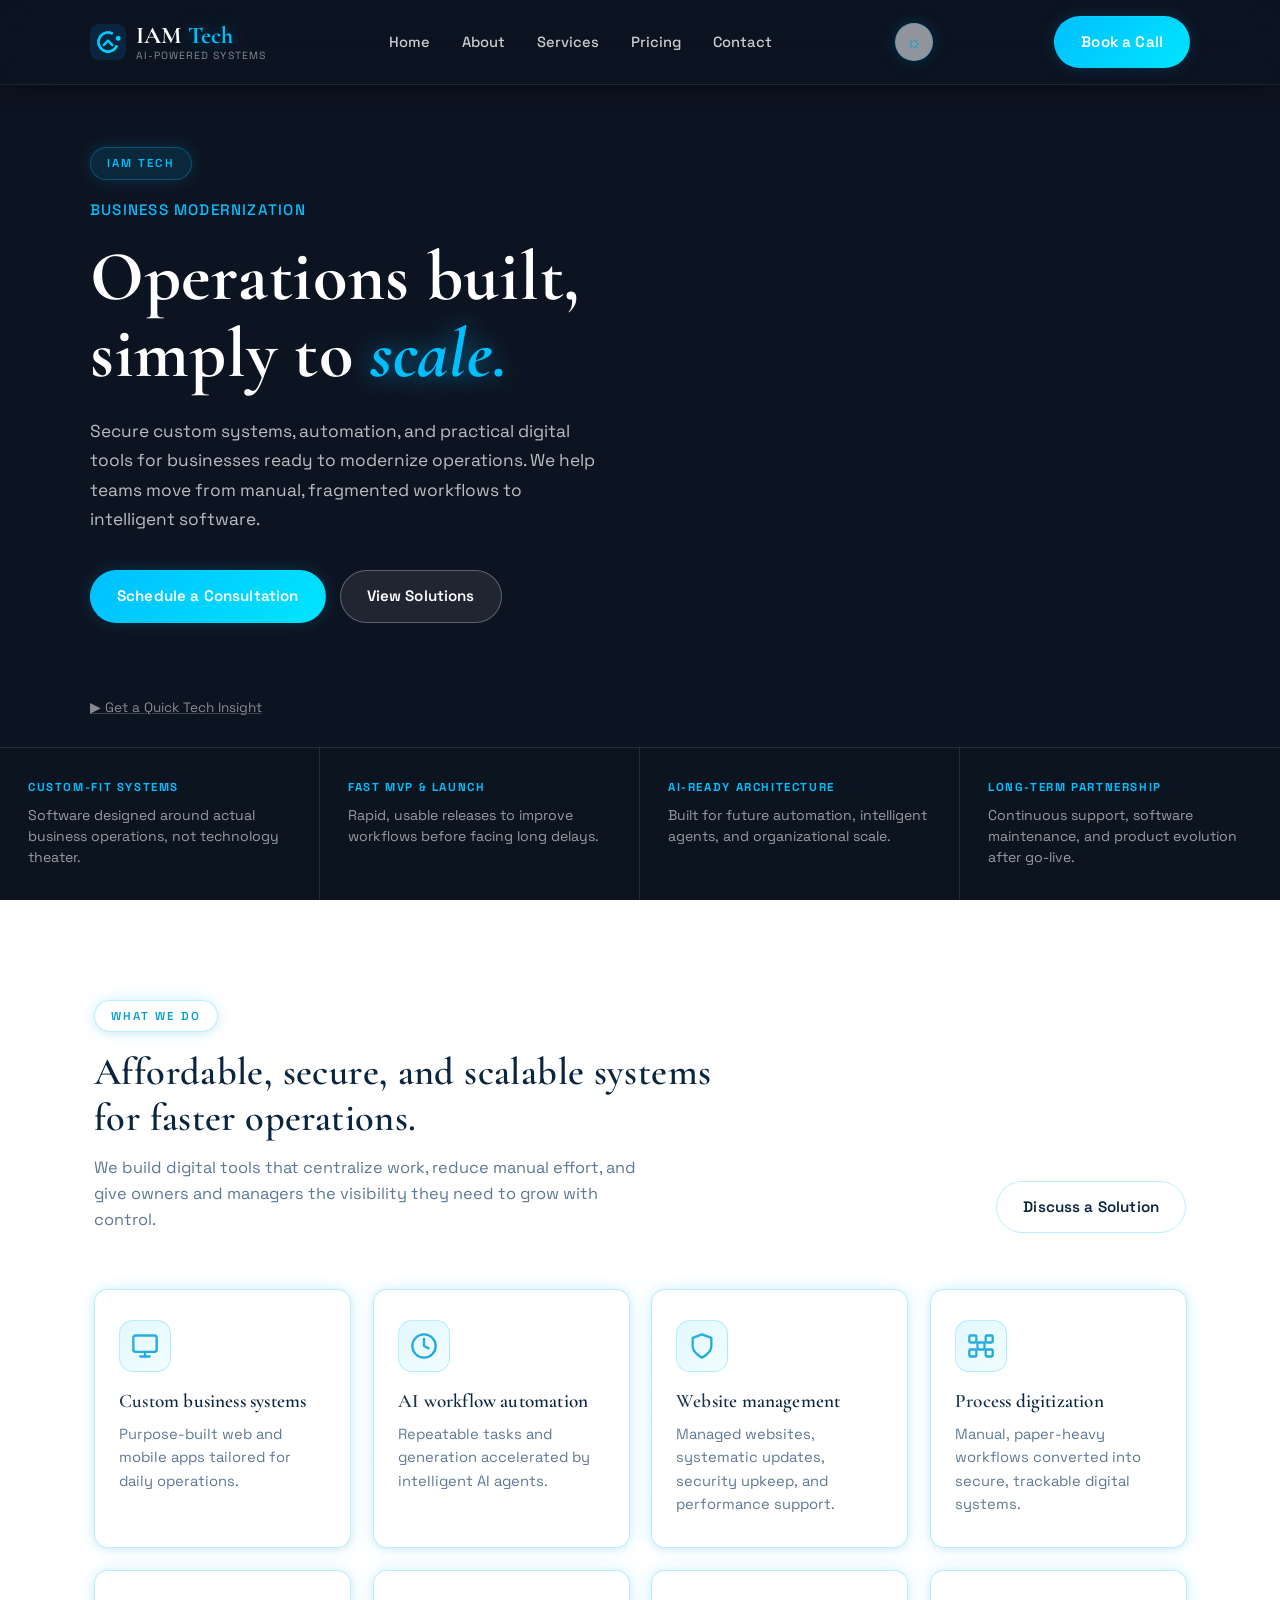
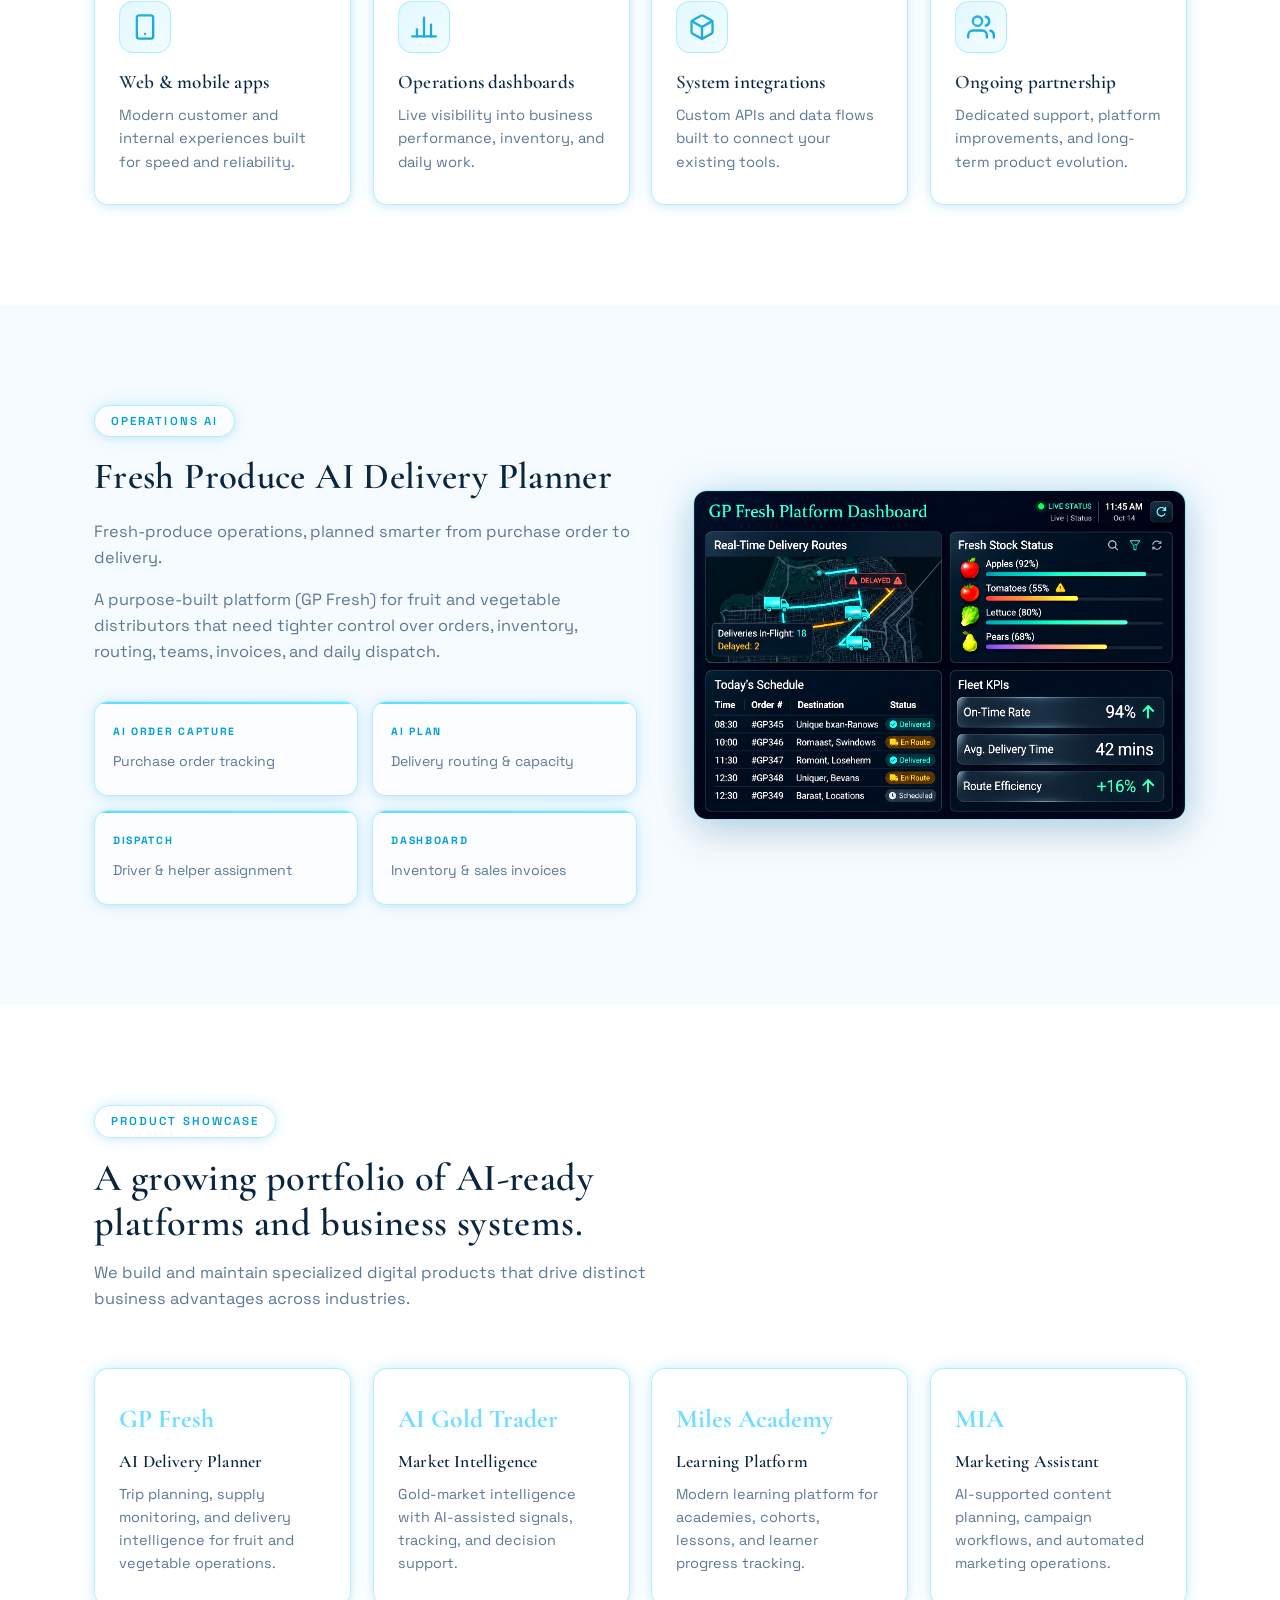
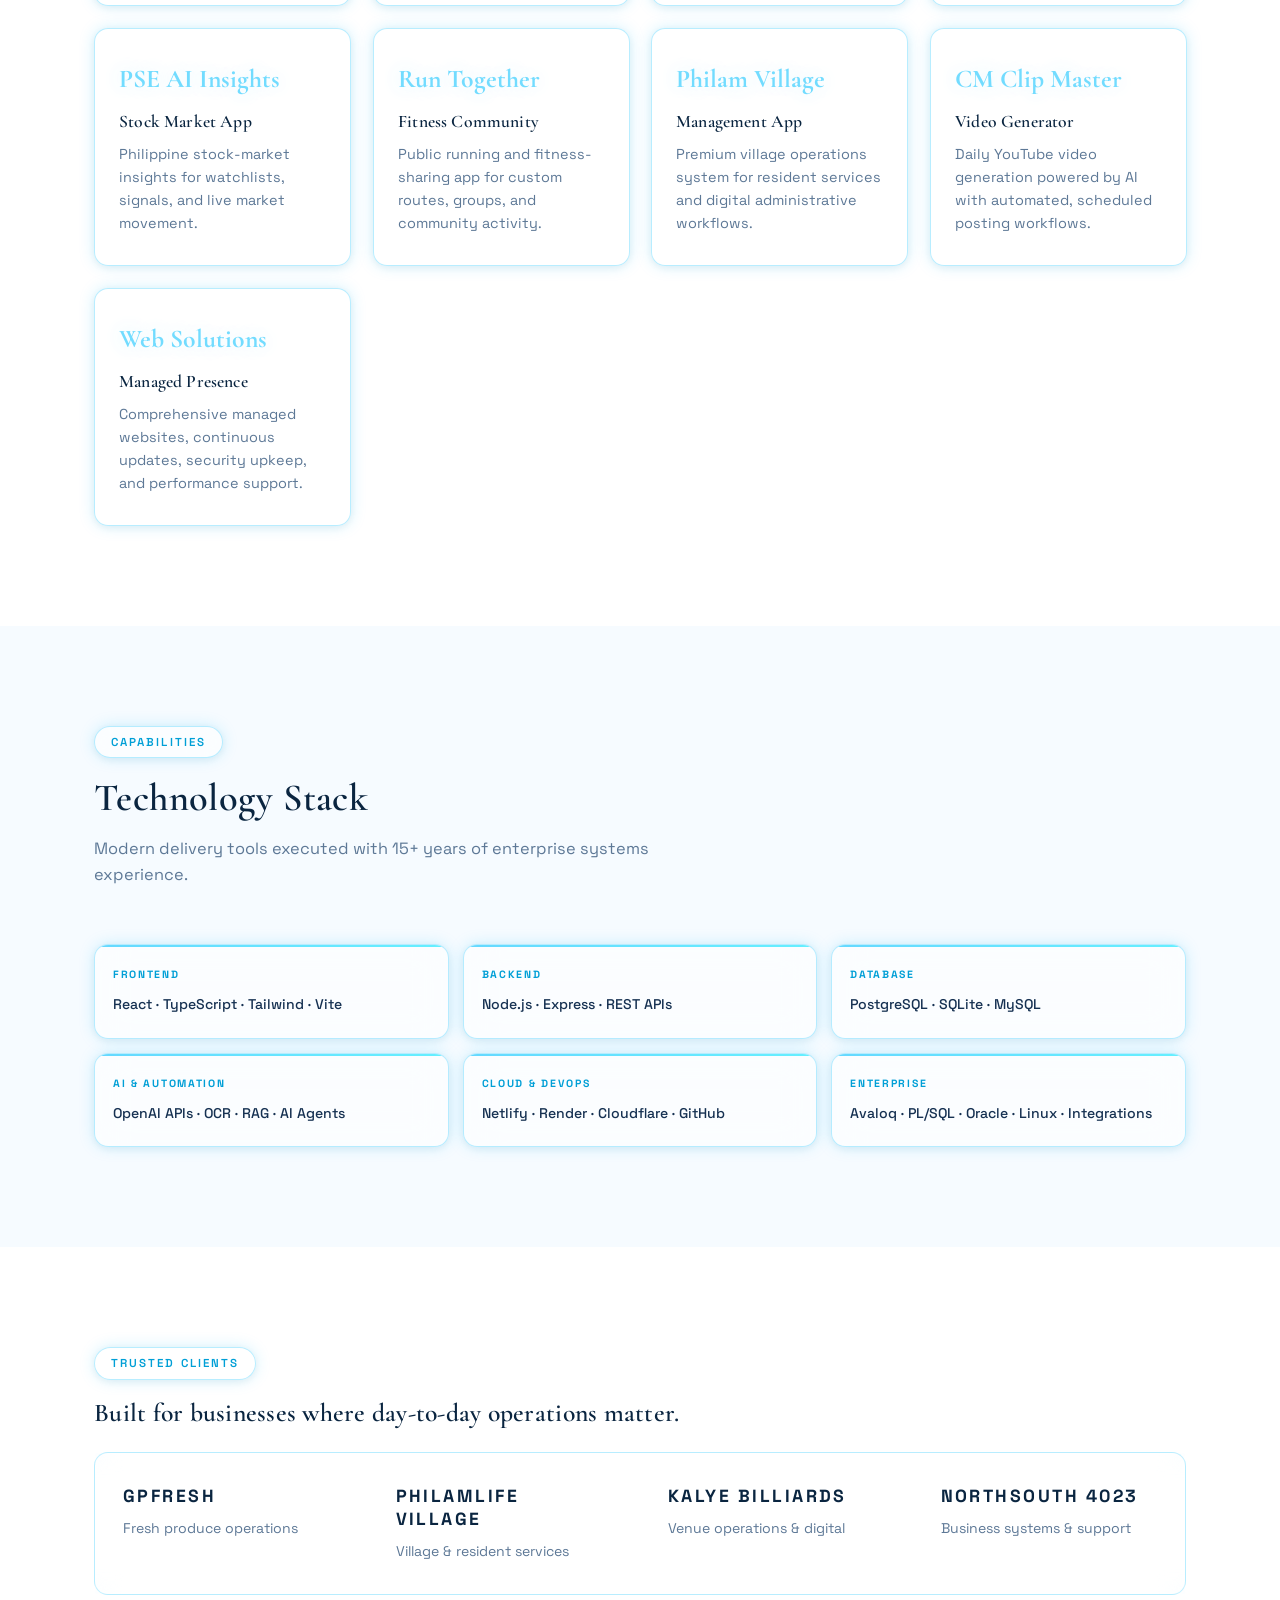
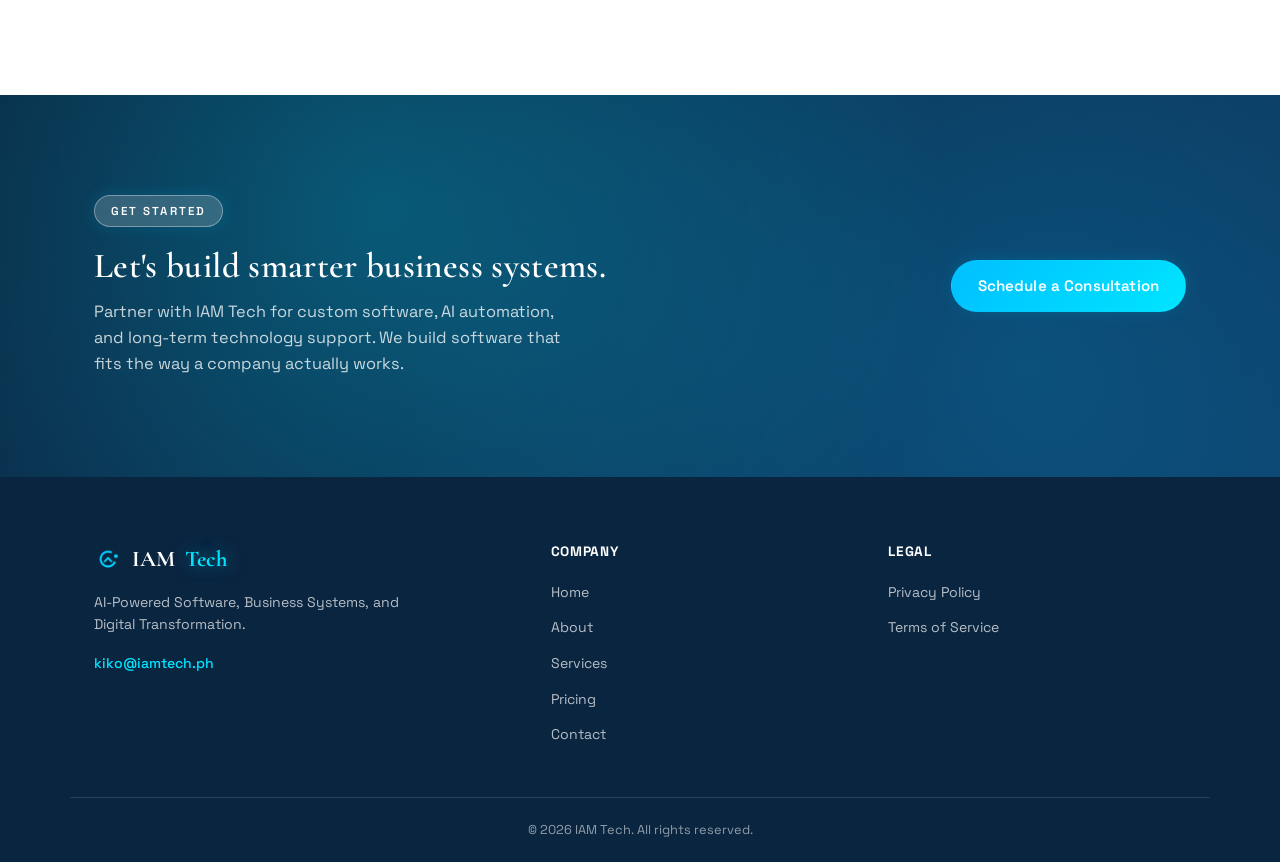
==== commit a221dbe3: "added minor animations" ====
--- a/index.html
+++ b/index.html
@@ -115,7 +115,6 @@
     </div>
   </section>
 
-  <!-- 1. Expanded Solutions -->
   <section id="solutions" class="section">
     <div class="container">
       <span class="eyebrow-tag">WHAT WE DO</span>
@@ -131,56 +130,56 @@
       </div>
 
       <div class="value-grid">
-        <div class="value-card">
+        <div class="value-card reveal">
           <div class="value-card-icon">
             <svg width="28" height="28" viewBox="0 0 24 24" fill="none" stroke="currentColor" stroke-width="2" stroke-linecap="round" stroke-linejoin="round"><rect x="2" y="3" width="20" height="14" rx="2"/><line x1="8" y1="21" x2="16" y2="21"/><line x1="12" y1="17" x2="12" y2="21"/></svg>
           </div>
           <h3>Custom business systems</h3>
           <p>Purpose-built web and mobile apps tailored for daily operations.</p>
         </div>
-        <div class="value-card">
+        <div class="value-card reveal">
           <div class="value-card-icon">
             <svg width="28" height="28" viewBox="0 0 24 24" fill="none" stroke="currentColor" stroke-width="2" stroke-linecap="round" stroke-linejoin="round"><circle cx="12" cy="12" r="10"/><polyline points="12 6 12 12 16 14"/></svg>
           </div>
           <h3>AI workflow automation</h3>
           <p>Repeatable tasks and generation accelerated by intelligent AI agents.</p>
         </div>
-        <div class="value-card">
+        <div class="value-card reveal">
           <div class="value-card-icon">
             <svg width="28" height="28" viewBox="0 0 24 24" fill="none" stroke="currentColor" stroke-width="2" stroke-linecap="round" stroke-linejoin="round"><path d="M12 22s8-4 8-10V5l-8-3-8 3v7c0 6 8 10 8 10z"/></svg>
           </div>
           <h3>Website management</h3>
           <p>Managed websites, systematic updates, security upkeep, and performance support.</p>
         </div>
-        <div class="value-card">
+        <div class="value-card reveal">
           <div class="value-card-icon">
             <svg width="28" height="28" viewBox="0 0 24 24" fill="none" stroke="currentColor" stroke-width="2" stroke-linecap="round" stroke-linejoin="round"><rect x="2" y="3" width="6" height="6" rx="1"/><rect x="16" y="3" width="6" height="6" rx="1"/><rect x="9" y="9" width="6" height="6" rx="1"/><rect x="2" y="15" width="6" height="6" rx="1"/><rect x="16" y="15" width="6" height="6" rx="1"/></svg>
           </div>
           <h3>Process digitization</h3>
           <p>Manual, paper-heavy workflows converted into secure, trackable digital systems.</p>
         </div>
-        <div class="value-card">
+        <div class="value-card reveal">
           <div class="value-card-icon">
             <svg width="28" height="28" viewBox="0 0 24 24" fill="none" stroke="currentColor" stroke-width="2" stroke-linecap="round" stroke-linejoin="round"><rect x="5" y="2" width="14" height="20" rx="2" ry="2"/><line x1="12" y1="18" x2="12.01" y2="18"/></svg>
           </div>
           <h3>Web &amp; mobile apps</h3>
           <p>Modern customer and internal experiences built for speed and reliability.</p>
         </div>
-        <div class="value-card">
+        <div class="value-card reveal">
           <div class="value-card-icon">
             <svg width="28" height="28" viewBox="0 0 24 24" fill="none" stroke="currentColor" stroke-width="2" stroke-linecap="round" stroke-linejoin="round"><line x1="18" y1="20" x2="18" y2="10"/><line x1="12" y1="20" x2="12" y2="4"/><line x1="6" y1="20" x2="6" y2="14"/><line x1="2" y1="20" x2="22" y2="20"/></svg>
           </div>
           <h3>Operations dashboards</h3>
           <p>Live visibility into business performance, inventory, and daily work.</p>
         </div>
-        <div class="value-card">
+        <div class="value-card reveal">
           <div class="value-card-icon">
             <svg width="28" height="28" viewBox="0 0 24 24" fill="none" stroke="currentColor" stroke-width="2" stroke-linecap="round" stroke-linejoin="round"><path d="M21 16V8a2 2 0 0 0-1-1.73l-7-4a2 2 0 0 0-2 0l-7 4A2 2 0 0 0 3 8v8a2 2 0 0 0 1 1.73l7 4a2 2 0 0 0 2 0l7-4A2 2 0 0 0 21 16z"/><polyline points="3.27 6.96 12 12.01 20.73 6.96"/><line x1="12" y1="22.08" x2="12" y2="12"/></svg>
           </div>
           <h3>System integrations</h3>
           <p>Custom APIs and data flows built to connect your existing tools.</p>
         </div>
-        <div class="value-card">
+        <div class="value-card reveal">
           <div class="value-card-icon">
             <svg width="28" height="28" viewBox="0 0 24 24" fill="none" stroke="currentColor" stroke-width="2" stroke-linecap="round" stroke-linejoin="round"><path d="M17 21v-2a4 4 0 0 0-4-4H5a4 4 0 0 0-4 4v2"></path><circle cx="9" cy="7" r="4"></circle><path d="M23 21v-2a4 4 0 0 0-3-3.87"></path><path d="M16 3.13a4 4 0 0 1 0 7.75"></path></svg>
           </div>
@@ -191,10 +190,9 @@
     </div>
   </section>
 
-  <!-- 2. Featured Product Spotlight -->
   <section id="featured-product" class="section alt-bg">
     <div class="container about-split">
-      <div class="about-copy">
+      <div class="about-copy reveal">
         <span class="eyebrow-tag">OPERATIONS AI</span>
         <h2>Fresh Produce AI Delivery Planner</h2>
         <p class="about-text">
@@ -224,16 +222,16 @@
         </div>
       </div>
 
-      <div class="about-image image-placeholder" style="aspect-ratio: 4/3;">
-        <div class="image-placeholder-inner">
-          <svg width="48" height="48" viewBox="0 0 24 24" fill="none" stroke="currentColor" stroke-width="1.5" stroke-linecap="round" stroke-linejoin="round"><rect x="3" y="3" width="18" height="18" rx="2" ry="2"/><line x1="3" y1="9" x2="21" y2="9"/><line x1="9" y1="21" x2="9" y2="9"/></svg>
-          <p>GP Fresh Platform Dashboard</p>
-        </div>
-      </div>
-    </div>
-  </section>
-
-  <!-- 3. Full Product Showcase -->
+      <div class="about-image reveal">
+        <img 
+          src="photos/gpfresh dashboard.png" 
+          alt="GP Fresh Platform Dashboard Live Interface" 
+          loading="lazy"
+        />
+      </div>
+    </div>
+  </section>
+
   <section id="products" class="section">
     <div class="container">
       <span class="eyebrow-tag">PRODUCT SHOWCASE</span>
@@ -247,47 +245,47 @@
       </div>
 
       <div class="process-grid">
-        <div class="process-step">
+        <div class="process-step reveal">
           <div class="process-num" style="font-size: 1.6rem; margin-bottom: 12px;">GP Fresh</div>
           <h3>AI Delivery Planner</h3>
           <p>Trip planning, supply monitoring, and delivery intelligence for fruit and vegetable operations.</p>
         </div>
-        <div class="process-step">
+        <div class="process-step reveal">
           <div class="process-num" style="font-size: 1.6rem; margin-bottom: 12px;">AI Gold Trader</div>
           <h3>Market Intelligence</h3>
           <p>Gold-market intelligence with AI-assisted signals, tracking, and decision support.</p>
         </div>
-        <div class="process-step">
+        <div class="process-step reveal">
           <div class="process-num" style="font-size: 1.6rem; margin-bottom: 12px;">Miles Academy</div>
           <h3>Learning Platform</h3>
           <p>Modern learning platform for academies, cohorts, lessons, and learner progress tracking.</p>
         </div>
-        <div class="process-step">
+        <div class="process-step reveal">
           <div class="process-num" style="font-size: 1.6rem; margin-bottom: 12px;">MIA</div>
           <h3>Marketing Assistant</h3>
           <p>AI-supported content planning, campaign workflows, and automated marketing operations.</p>
         </div>
-        <div class="process-step">
+        <div class="process-step reveal">
           <div class="process-num" style="font-size: 1.6rem; margin-bottom: 12px;">PSE AI Insights</div>
           <h3>Stock Market App</h3>
           <p>Philippine stock-market insights for watchlists, signals, and live market movement.</p>
         </div>
-        <div class="process-step">
+        <div class="process-step reveal">
           <div class="process-num" style="font-size: 1.6rem; margin-bottom: 12px;">Run Together</div>
           <h3>Fitness Community</h3>
           <p>Public running and fitness-sharing app for custom routes, groups, and community activity.</p>
         </div>
-        <div class="process-step">
+        <div class="process-step reveal">
           <div class="process-num" style="font-size: 1.6rem; margin-bottom: 12px;">Philam Village</div>
           <h3>Management App</h3>
           <p>Premium village operations system for resident services and digital administrative workflows.</p>
         </div>
-        <div class="process-step">
+        <div class="process-step reveal">
           <div class="process-num" style="font-size: 1.6rem; margin-bottom: 12px;">CM Clip Master</div>
           <h3>Video Generator</h3>
           <p>Daily YouTube video generation powered by AI with automated, scheduled posting workflows.</p>
         </div>
-        <div class="process-step">
+        <div class="process-step reveal">
           <div class="process-num" style="font-size: 1.6rem; margin-bottom: 12px;">Web Solutions</div>
           <h3>Managed Presence</h3>
           <p>Comprehensive managed websites, continuous updates, security upkeep, and performance support.</p>
@@ -296,7 +294,6 @@
     </div>
   </section>
 
-  <!-- 4. Tech Stack Layout -->
   <section id="tech-stack" class="section alt-bg">
     <div class="container">
       <span class="eyebrow-tag">CAPABILITIES</span>
@@ -338,7 +335,6 @@
     </div>
   </section>
 
-  <!-- 5. Client Banner -->
   <section id="clients" class="section">
     <div class="container">
       <span class="eyebrow-tag">TRUSTED CLIENTS</span>
--- a/style.css
+++ b/style.css
@@ -2037,4 +2037,71 @@
   display: flex;
   gap: 16px;
   justify-content: flex-end;
+}
+
+/* =========================================================
+   26. SCROLL REVEAL ANIMATIONS
+========================================================= */
+
+.reveal {
+  opacity: 0;
+  transform: translateY(40px); 
+  transition: opacity 0.8s cubic-bezier(0.16, 1, 0.3, 1),
+              transform 0.8s cubic-bezier(0.16, 1, 0.3, 1);
+  will-change: opacity, transform;
+}
+
+.reveal.active {
+  opacity: 1;
+  transform: translateY(0);
+}
+
+/* =========================================================
+   27. HERO SECTION LOAD SEQUENCE
+========================================================= */
+
+@keyframes fadeUpHero {
+  from {
+    opacity: 0;
+    transform: translateY(30px);
+  }
+  to {
+    opacity: 1;
+    transform: translateY(0);
+  }
+}
+
+.hero-text-wrap h1 {
+  opacity: 0;
+  animation: fadeUpHero 1s cubic-bezier(0.16, 1, 0.3, 1) forwards;
+}
+
+.hero-text-wrap .hero-text {
+  opacity: 0;
+  animation: fadeUpHero 1s cubic-bezier(0.16, 1, 0.3, 1) 0.2s forwards;
+}
+
+.hero-text-wrap .hero-buttons {
+  opacity: 0;
+  animation: fadeUpHero 1s cubic-bezier(0.16, 1, 0.3, 1) 0.4s forwards;
+}
+
+/* Activate the Mouse Glow on dynamic cards */
+.value-card::after, 
+.service-card::after, 
+.pricing-card-extended::after, 
+.process-step::after {
+  content: "";
+  position: absolute;
+  top: 0;
+  left: 0;
+  width: 100%;
+  height: 100%;
+  background: radial-gradient(
+    600px circle at var(--mouse-x) var(--mouse-y), 
+    rgba(0, 229, 255, 0.08), 
+    transparent 40%
+  );
+  z-index: -1;
+  pointer-events: none;
 }
